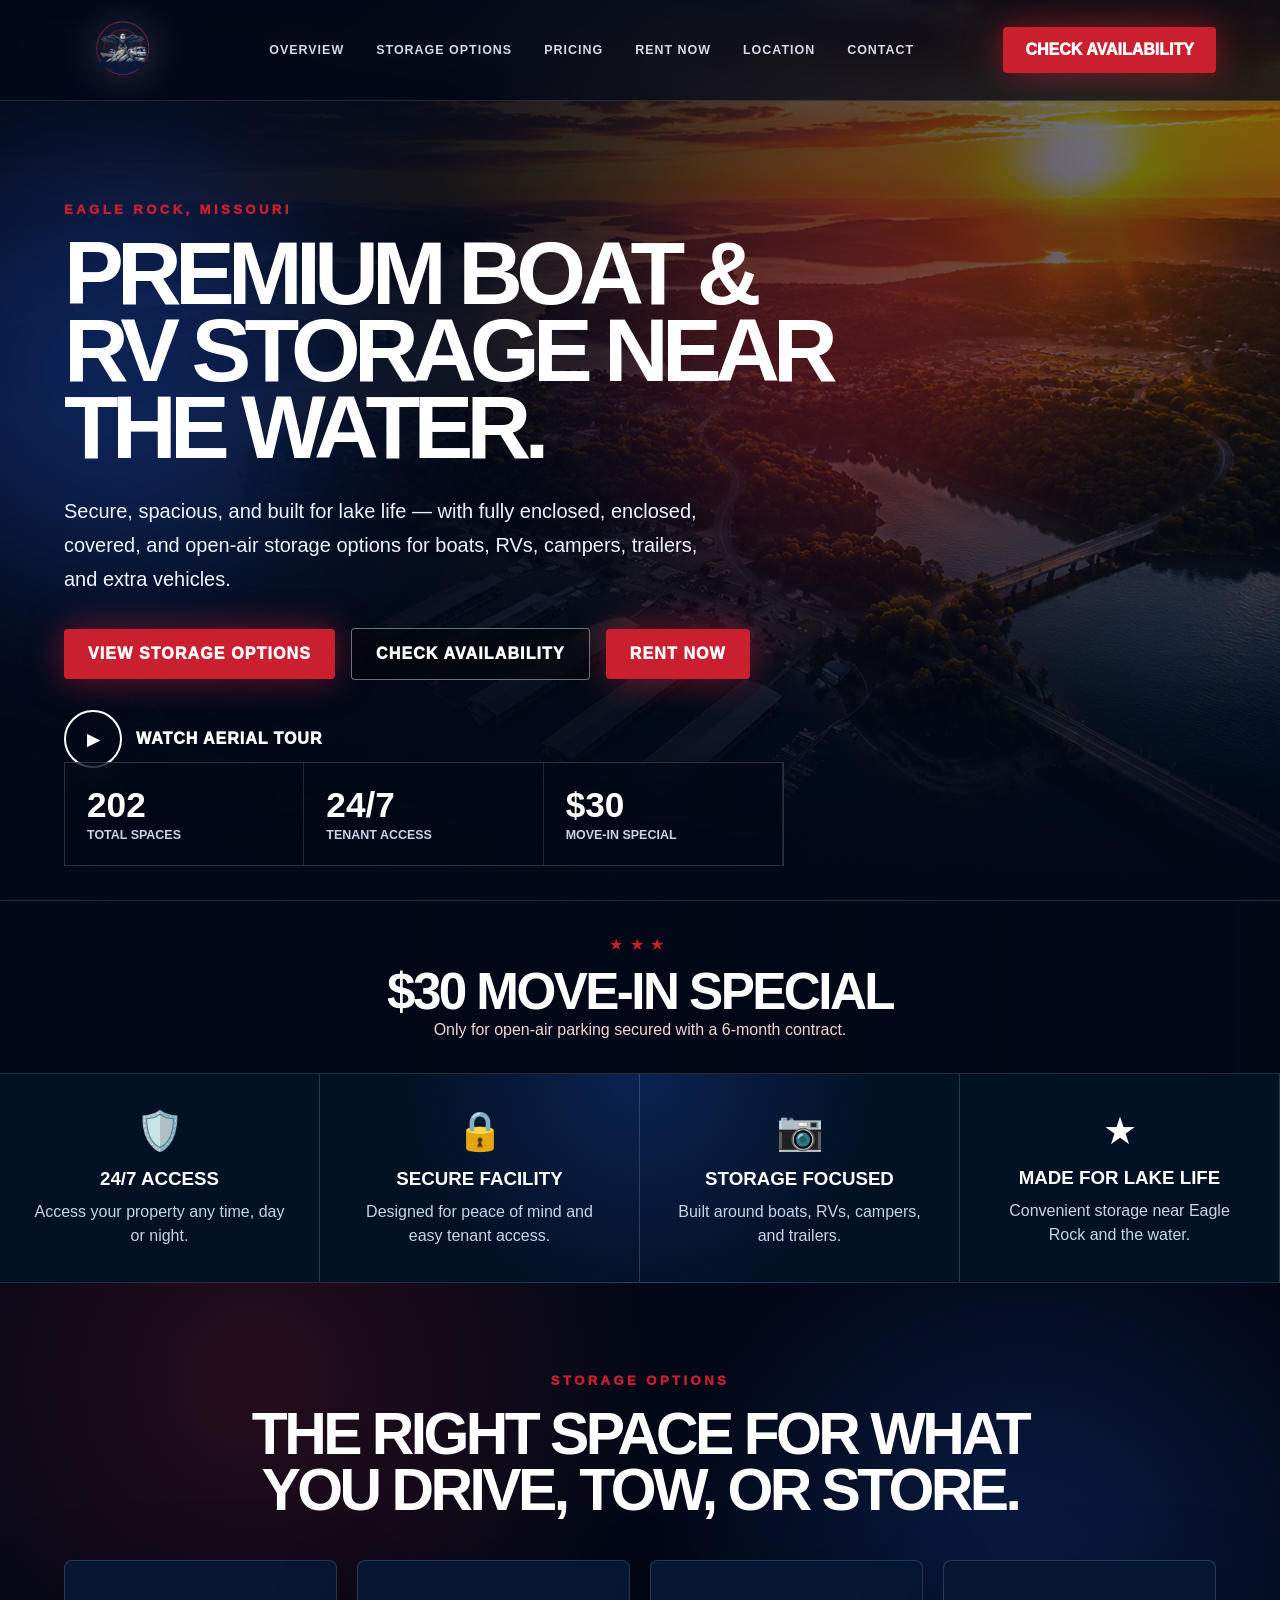
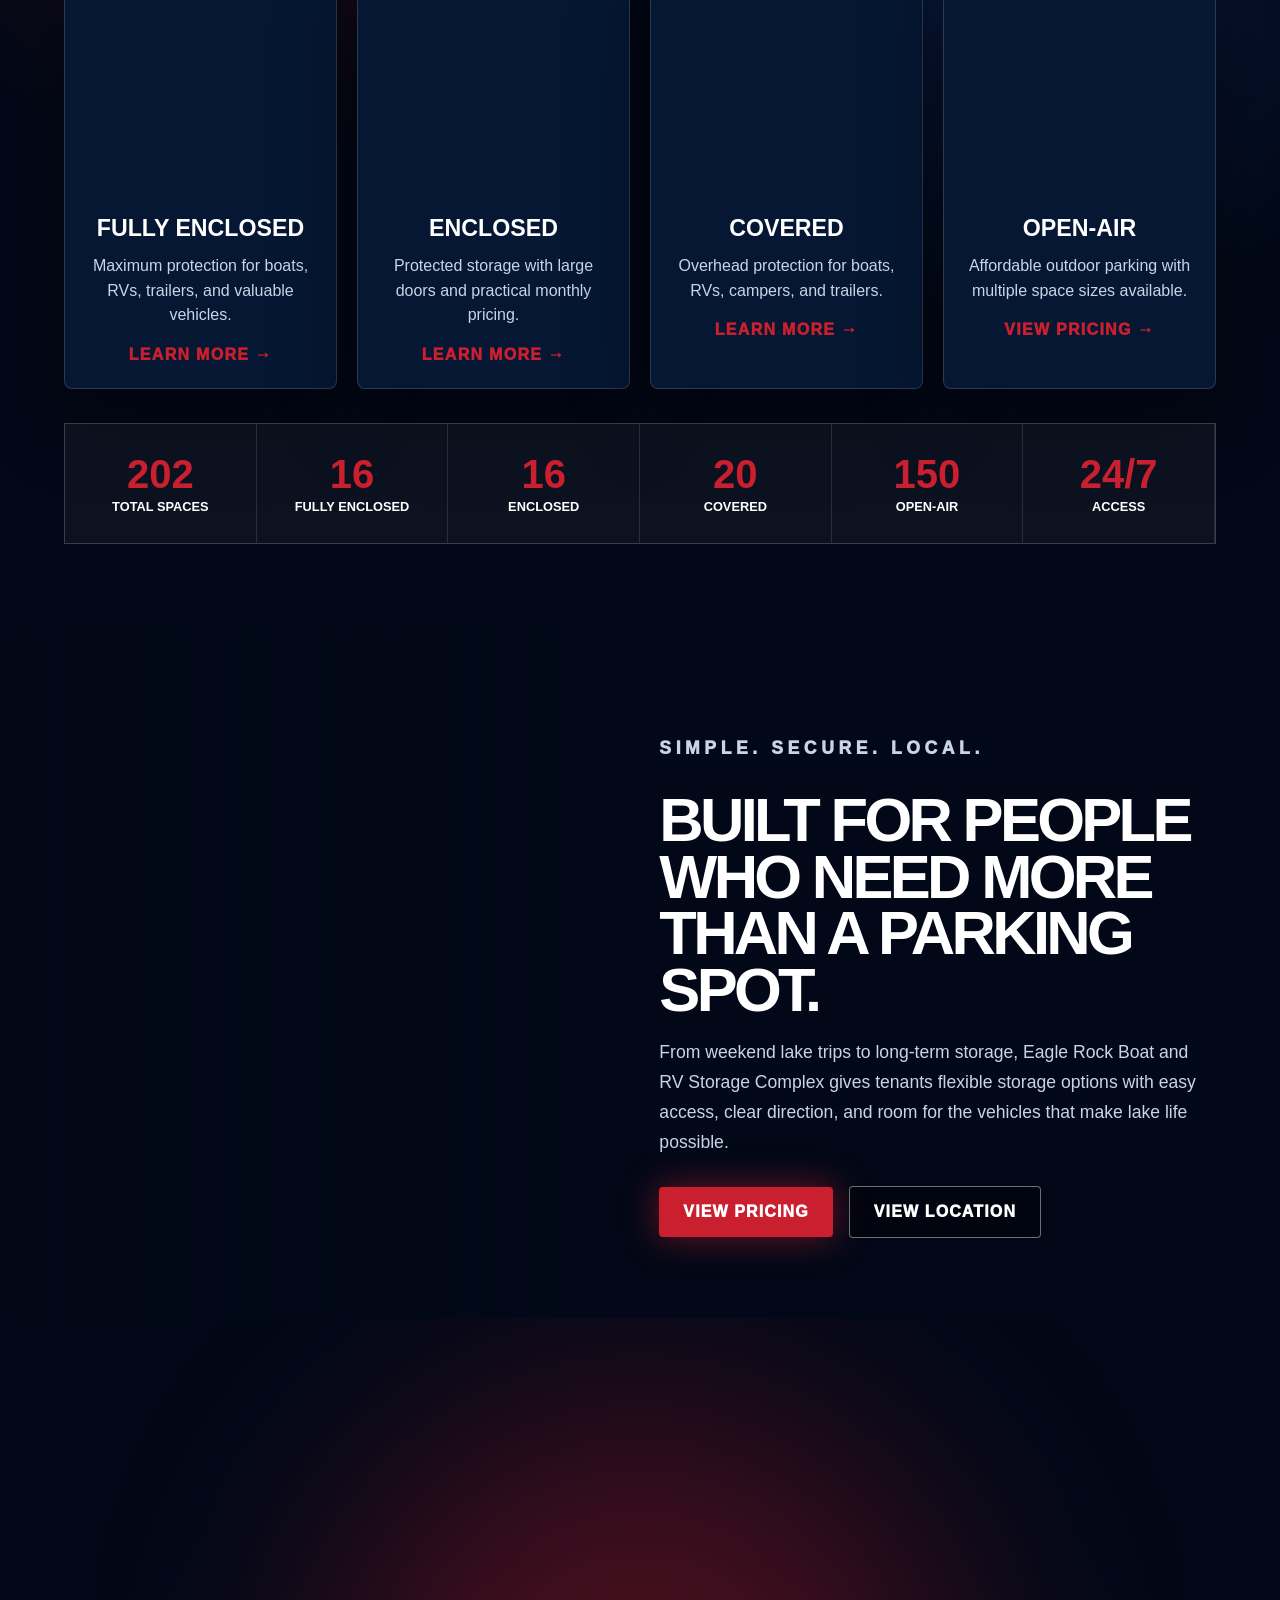
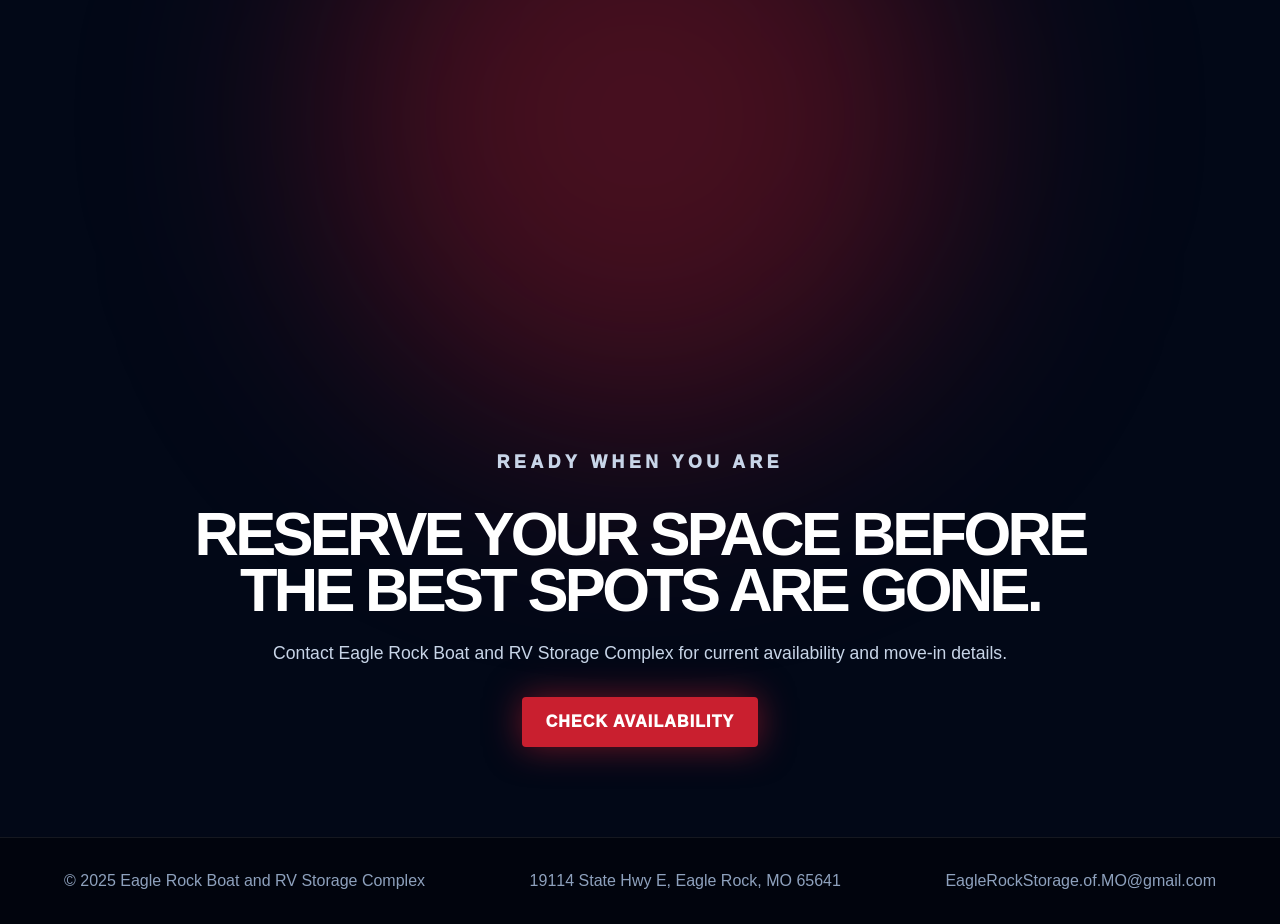
==== index.html @ 3ea9fbb0 "Update homepage navigation and availability links" ====
<!DOCTYPE html>
<html lang="en">
<head>
  <meta charset="UTF-8" />
  <meta name="viewport" content="width=device-width, initial-scale=1.0" />

  <title>Eagle Rock Boat & RV Storage Complex</title>
  <meta name="description" content="Premium boat and RV storage in Eagle Rock, Missouri with fully enclosed, enclosed, covered, and open-air storage options." />

  <link rel="stylesheet" href="assets/css/style.css" />
</head>

<body>
  <div class="preloader"><img src="assets/images/ersofmo-logo.png" alt="Eagle Rock Storage Logo"></div>
  <header class="site-header"><a href="#" class="brand"><img src="assets/images/ersofmo-logo.png" alt="Eagle Rock Boat and RV Storage Complex"></a><nav class="nav-links"><a href="#overview">Overview</a><a href="storage-units/">Storage Options</a><a href="pricing/">Pricing</a><a href="rent-now/">Rent Now</a><a href="location/">Location</a><a href="contact/">Contact</a></nav><a href="rent-now/" class="header-cta">Check Availability</a></header>

  <main>
    <section class="hero"><div class="hero-video-layer"></div><div class="hero-overlay"></div><div class="hero-logo-watermark"></div><div class="light-orb orb-red"></div><div class="light-orb orb-blue"></div><div class="hero-content reveal"><p class="eyebrow">Eagle Rock, Missouri</p><h1>Premium Boat & RV Storage Near The Water.</h1><p class="hero-copy">Secure, spacious, and built for lake life — with fully enclosed, enclosed, covered, and open-air storage options for boats, RVs, campers, trailers, and extra vehicles.</p><div class="hero-actions"><a href="storage-units/" class="btn btn-red">View Storage Options</a><a href="rent-now/" class="btn btn-glass">Check Availability</a><a href="rent-now/" class="btn btn-red">Rent Now</a></div><a href="#overview" class="video-tour"><span>▶</span> Watch Aerial Tour</a></div><div class="hero-stats reveal"><div><strong>202</strong><span>Total Spaces</span></div><div><strong>24/7</strong><span>Tenant Access</span></div><div><strong>$30</strong><span>Move-In Special</span></div></div></section>
    <section class="promo-banner"><div class="stars">★★★</div><h2>$30 Move-In Special</h2><p>Only for open-air parking secured with a 6-month contract.</p></section>
    <section class="feature-strip"><div class="feature reveal"><span>🛡️</span><h3>24/7 Access</h3><p>Access your property any time, day or night.</p></div><div class="feature reveal"><span>🔒</span><h3>Secure Facility</h3><p>Designed for peace of mind and easy tenant access.</p></div><div class="feature reveal"><span>📷</span><h3>Storage Focused</h3><p>Built around boats, RVs, campers, and trailers.</p></div><div class="feature reveal"><span>★</span><h3>Made For Lake Life</h3><p>Convenient storage near Eagle Rock and the water.</p></div></section>
    <section id="overview" class="storage-section"><div class="section-heading reveal"><p class="eyebrow">Storage Options</p><h2>The right space for what you drive, tow, or store.</h2></div><div class="storage-grid"><article class="storage-card reveal"><div class="card-image image-fully"></div><div class="card-content"><h3>Fully Enclosed</h3><p>Maximum protection for boats, RVs, trailers, and valuable vehicles.</p><a href="storage-units/">Learn More →</a></div></article><article class="storage-card reveal"><div class="card-image image-enclosed"></div><div class="card-content"><h3>Enclosed</h3><p>Protected storage with large doors and practical monthly pricing.</p><a href="storage-units/">Learn More →</a></div></article><article class="storage-card reveal"><div class="card-image image-covered"></div><div class="card-content"><h3>Covered</h3><p>Overhead protection for boats, RVs, campers, and trailers.</p><a href="storage-units/">Learn More →</a></div></article><article class="storage-card reveal"><div class="card-image image-open"></div><div class="card-content"><h3>Open-Air</h3><p>Affordable outdoor parking with multiple space sizes available.</p><a href="pricing/">View Pricing →</a></div></article></div><div class="number-bar reveal"><div><strong>202</strong><span>Total Spaces</span></div><div><strong>16</strong><span>Fully Enclosed</span></div><div><strong>16</strong><span>Enclosed</span></div><div><strong>20</strong><span>Covered</span></div><div><strong>150</strong><span>Open-Air</span></div><div><strong>24/7</strong><span>Access</span></div></div></section>
    <section class="cinematic-story"><div class="story-image reveal"></div><div class="story-copy reveal"><p class="eyebrow">Simple. Secure. Local.</p><h2>Built for people who need more than a parking spot.</h2><p>From weekend lake trips to long-term storage, Eagle Rock Boat and RV Storage Complex gives tenants flexible storage options with easy access, clear direction, and room for the vehicles that make lake life possible.</p><div class="story-actions"><a href="pricing/" class="btn btn-red">View Pricing</a><a href="location/" class="btn btn-glass">View Location</a></div></div></section>
    <section class="final-cta"><div class="final-glow"></div><div class="reveal"><p class="eyebrow">Ready When You Are</p><h2>Reserve your space before the best spots are gone.</h2><p>Contact Eagle Rock Boat and RV Storage Complex for current availability and move-in details.</p><a href="rent-now/" class="btn btn-red">Check Availability</a></div></section>
  </main>
  <footer><p>© 2025 Eagle Rock Boat and RV Storage Complex</p><p>19114 State Hwy E, Eagle Rock, MO 65641</p><p><a href="mailto:EagleRockStorage.of.MO@gmail.com">EagleRockStorage.of.MO@gmail.com</a></p></footer>
  <script src="assets/js/main.js"></script>
</body>
</html>
---- assets/css/style.css ----
* {
  margin: 0;
  padding: 0;
  box-sizing: border-box;
}

:root {
  --dark: #020817;
  --navy: #061733;
  --blue: #0a2d66;
  --red: #c91f2f;
  --red-dark: #8f101d;
  --gold: #f4c76c;
  --white: #ffffff;
  --muted: #c8d5e8;
}

html {
  scroll-behavior: smooth;
}

body {
  background: var(--dark);
  color: white;
  font-family: Arial, Helvetica, sans-serif;
  overflow-x: hidden;
}

a {
  color: inherit;
  text-decoration: none;
}

.preloader {
  position: fixed;
  inset: 0;
  z-index: 9999;
  background: radial-gradient(circle, #09245a, #020817 60%);
  display: grid;
  place-items: center;
  transition: opacity .7s ease, visibility .7s ease;
}

.preloader img {
width: min(650px, 80vw);
  filter:
  drop-shadow(0 0 25px rgba(255,255,255,.35))
  drop-shadow(0 0 60px rgba(37,99,235,.45))
  drop-shadow(0 0 100px rgba(201,31,47,.35));  animation: pulseLogo 1.6s ease-in-out infinite;
}

.preloader.hide {
  opacity: 0;
  visibility: hidden;
}

@keyframes pulseLogo {
  0%, 100% { transform: scale(1); opacity: .75; }
  50% { transform: scale(1.06); opacity: 1; }
}

.site-header {
  position: fixed;
  top: 0;
  left: 0;
  width: 100%;
  z-index: 100;
  padding: 16px 5vw;
  display: flex;
  align-items: center;
  justify-content: space-between;
  background: rgba(2, 8, 23, .72);
  border-bottom: 1px solid rgba(255,255,255,.12);
  backdrop-filter: blur(18px);
}

.brand img {
  width: 116px;
  display: block;
  filter: drop-shadow(0 0 20px rgba(255,255,255,.25));
}

.nav-links {
  display: flex;
  gap: 32px;
  font-size: .78rem;
  font-weight: 900;
  text-transform: uppercase;
  letter-spacing: .08em;
}

.nav-links a {
  color: #f3f6ff;
  opacity: .88;
  transition: .25s;
}

.nav-links a:hover {
  color: var(--gold);
  opacity: 1;
}

.header-cta {
  background: var(--red);
  padding: 14px 22px;
  border-radius: 4px;
  font-weight: 950;
  text-transform: uppercase;
  box-shadow: 0 0 35px rgba(201,31,47,.55);
}

.hero {
  min-height: 100vh;
  position: relative;
  display: flex;
  align-items: center;
  padding: 150px 5vw 80px;
  overflow: hidden;
}

.hero-video-layer {
  position: absolute;
  inset: 0;
  z-index: 0;
  background-image: url("../images/trl-hero.png");
  background-size: cover;
  background-position: center right;
  background-repeat: no-repeat;
  filter: saturate(1.12) contrast(1.08) brightness(.86);
  transform: scale(1.04);
  animation: heroSlowZoom 18s ease-in-out infinite alternate;
}

@keyframes heroSlowZoom {
  from {
    transform: scale(1.04);
  }

  to {
    transform: scale(1.12);
  }
}

.hero-video-layer video {
  display: none;
}


.hero-overlay {
  position: absolute;
  inset: 0;
  z-index: 1;
  background:
    linear-gradient(
      90deg,
      rgba(2,8,23,.98) 0%,
      rgba(2,8,23,.86) 34%,
      rgba(2,8,23,.48) 64%,
      rgba(2,8,23,.12) 100%
    ),
    linear-gradient(
      to top,
      rgba(2,8,23,1) 0%,
      rgba(2,8,23,.55) 28%,
      rgba(2,8,23,.28) 100%
    );
}

@keyframes slowFloat {
  0%, 100% { transform: translateY(0) scale(1); }
  50% { transform: translateY(-24px) scale(1.04); }
}

.light-orb {
  position: absolute;
  width: 420px;
  height: 420px;
  border-radius: 50%;
  filter: blur(90px);
  z-index: 2;
  opacity: .55;
  animation: drift 9s ease-in-out infinite alternate;
}

.orb-red {
  background: rgba(201,31,47,.55);
  right: 18vw;
  top: 14vh;
}

.orb-blue {
  background: rgba(37,99,235,.55);
  left: -8vw;
  top: 18vh;
  animation-delay: 1.5s;
}

@keyframes drift {
  from { transform: translate(0,0) scale(1); }
  to { transform: translate(35px,-30px) scale(1.15); }
}

.hero-content {
  position: relative;
  z-index: 5;
  max-width: 780px;
}

.eyebrow {
  color: var(--red);
  text-transform: uppercase;
  letter-spacing: .26em;
  font-size: .82rem;
  font-weight: 950;
  margin-bottom: 18px;
}

h1 {
  font-size: clamp(3.6rem, 7vw, 7.8rem);
  line-height: .86;
  text-transform: uppercase;
  letter-spacing: -.075em;
}

.hero-copy {
  font-size: 1.25rem;
  line-height: 1.7;
  color: #eef4ff;
  margin: 28px 0 32px;
  max-width: 650px;
}

.hero-actions,
.story-actions {
  display: flex;
  flex-wrap: wrap;
  gap: 16px;
  align-items: center;
}

.btn {
  display: inline-flex;
  align-items: center;
  justify-content: center;
  padding: 16px 24px;
  border-radius: 4px;
  font-weight: 950;
  text-transform: uppercase;
  letter-spacing: .07em;
  transition: .25s ease;
}

.btn-red {
  background: var(--red);
  box-shadow: 0 0 35px rgba(201,31,47,.55);
}

.btn-glass {
  border: 1px solid rgba(255,255,255,.42);
  background: rgba(0,0,0,.35);
  backdrop-filter: blur(14px);
}

.btn:hover {
  transform: translateY(-5px);
}

.video-tour {
  margin-top: 30px;
  display: inline-flex;
  gap: 14px;
  align-items: center;
  font-weight: 950;
  text-transform: uppercase;
  letter-spacing: .06em;
}

.video-tour span {
  width: 58px;
  height: 58px;
  border: 2px solid white;
  border-radius: 50%;
  display: grid;
  place-items: center;
}

.hero-stats {
  position: absolute;
  left: 5vw;
  bottom: 34px;
  z-index: 5;
  display: grid;
  grid-template-columns: repeat(3, 1fr);
  width: min(720px, 90vw);
  border: 1px solid rgba(255,255,255,.16);
  background: rgba(2,8,23,.55);
  backdrop-filter: blur(16px);
}

.hero-stats div {
  padding: 22px;
  border-right: 1px solid rgba(255,255,255,.12);
}

.hero-stats strong {
  display: block;
  font-size: 2.2rem;
  color: white;
}

.hero-stats span {
  color: var(--muted);
  text-transform: uppercase;
  font-size: .78rem;
  font-weight: 900;
}

.promo-banner {
  padding: 34px 5vw;
  text-align: center;
  background:
    linear-gradient(90deg, rgba(2,8,23,.94), rgba(2,8,23,.55)),
    url("https://images.unsplash.com/photo-1484100356142-db6ab6244067?auto=format&fit=crop&w=1800&q=80") center/cover;
  border-top: 1px solid rgba(255,255,255,.14);
  border-bottom: 1px solid rgba(255,255,255,.14);
}

.stars {
  color: var(--red);
  letter-spacing: .4em;
  margin-bottom: 8px;
}

.promo-banner h2 {
  font-size: clamp(2.2rem, 4vw, 4.6rem);
  text-transform: uppercase;
  letter-spacing: -.05em;
}

.promo-banner p {
  color: #f4d5d5;
}

.feature-strip {
  display: grid;
  grid-template-columns: repeat(4, 1fr);
  background:
    radial-gradient(circle at 50% 0%, rgba(37,99,235,.22), transparent 35%),
    #031125;
  border-bottom: 1px solid rgba(255,255,255,.12);
}

.feature {
  padding: 34px;
  text-align: center;
  border-right: 1px solid rgba(255,255,255,.16);
}

.feature span {
  display: block;
  font-size: 2.4rem;
  margin-bottom: 14px;
}

.feature h3 {
  text-transform: uppercase;
  margin-bottom: 10px;
}

.feature p {
  color: var(--muted);
  line-height: 1.5;
}

.storage-section {
  padding: 90px 5vw;
  background:
    radial-gradient(circle at 20% 10%, rgba(201,31,47,.18), transparent 30%),
    radial-gradient(circle at 80% 30%, rgba(37,99,235,.22), transparent 30%),
    #020817;
}

.section-heading {
  max-width: 900px;
  text-align: center;
  margin: 0 auto 42px;
}

.section-heading h2 {
  font-size: clamp(2.4rem, 4.6vw, 4.9rem);
  line-height: .95;
  letter-spacing: -.06em;
  text-transform: uppercase;
}

.storage-grid {
  display: grid;
  grid-template-columns: repeat(4, 1fr);
  gap: 20px;
}

.storage-card {
  background: #061733;
  border: 1px solid rgba(255,255,255,.15);
  border-radius: 8px;
  overflow: hidden;
  box-shadow: 0 30px 80px rgba(0,0,0,.45);
  transition: .3s ease;
}

.storage-card:hover {
  transform: translateY(-12px);
  border-color: rgba(244,199,108,.55);
}

.card-image {
  height: 230px;
  background-size: cover;
  background-position: center;
  filter: contrast(1.05) saturate(1.05);
}

.image-fully {
  background-image: url("https://images.unsplash.com/photo-1600585154340-be6161a56a0c?auto=format&fit=crop&w=900&q=80");
}

.image-enclosed {
  background-image: url("https://images.unsplash.com/photo-1564013799919-ab600027ffc6?auto=format&fit=crop&w=900&q=80");
}

.image-covered {
  background-image: url("https://images.unsplash.com/photo-1533473359331-0135ef1b58bf?auto=format&fit=crop&w=900&q=80");
}

.image-open {
  background-image: url("https://images.unsplash.com/photo-1500534314209-a25ddb2bd429?auto=format&fit=crop&w=900&q=80");
}

.card-content {
  padding: 24px;
  text-align: center;
}

.card-content h3 {
  text-transform: uppercase;
  font-size: 1.45rem;
  margin-bottom: 12px;
}

.card-content p {
  color: var(--muted);
  line-height: 1.55;
  margin-bottom: 18px;
}

.card-content a {
  color: var(--red);
  font-weight: 950;
  text-transform: uppercase;
  letter-spacing: .08em;
}

.number-bar {
  margin-top: 34px;
  display: grid;
  grid-template-columns: repeat(6, 1fr);
  border: 1px solid rgba(255,255,255,.18);
  background: rgba(255,255,255,.04);
}

.number-bar div {
  text-align: center;
  padding: 28px 14px;
  border-right: 1px solid rgba(255,255,255,.12);
}

.number-bar strong {
  display: block;
  color: var(--red);
  font-size: 2.5rem;
}

.number-bar span {
  text-transform: uppercase;
  font-size: .8rem;
  font-weight: 900;
}

.cinematic-story {
  display: grid;
  grid-template-columns: 1fr 1.15fr;
  background: #020817;
  min-height: 520px;
}

.story-image {
  min-height: 520px;
  background:
    linear-gradient(90deg, transparent, #020817),
    url("https://images.unsplash.com/photo-1500534314209-a25ddb2bd429?auto=format&fit=crop&w=1600&q=80") center/cover no-repeat;
}

.story-copy {
  padding: 80px 5vw;
  display: flex;
  justify-content: center;
  flex-direction: column;
}

.story-copy h2,
.final-cta h2 {
  font-size: clamp(2.4rem, 4.8vw, 5.4rem);
  line-height: .92;
  letter-spacing: -.06em;
  text-transform: uppercase;
}

.story-copy p,
.final-cta p {
  color: var(--muted);
  font-size: 1.1rem;
  line-height: 1.7;
  margin: 20px 0 28px;
}

.final-cta {
  min-height: 78vh;
  display: grid;
  place-items: center;
  text-align: center;
  padding: 90px 5vw;
  position: relative;
  overflow: hidden;
  background:
    linear-gradient(rgba(2,8,23,.72), rgba(2,8,23,.9)),
    url("https://images.unsplash.com/photo-1506744038136-46273834b3fb?auto=format&fit=crop&w=2400&q=80") center/cover no-repeat;
}

.final-cta > div {
  max-width: 900px;
  position: relative;
  z-index: 2;
}

.final-glow {
  position: absolute;
  width: 620px;
  height: 620px;
  border-radius: 50%;
  background: rgba(201,31,47,.35);
  filter: blur(120px);
  z-index: 1;
}

footer {
  padding: 34px 5vw;
  background: #01040d;
  color: #8ea1bd;
  display: flex;
  justify-content: space-between;
  gap: 18px;
  flex-wrap: wrap;
  border-top: 1px solid rgba(255,255,255,.08);
}

.reveal {
  opacity: 0;
  transform: translateY(38px);
  transition: 1s ease;
}

.reveal.visible {
  opacity: 1;
  transform: translateY(0);
}

@media(max-width: 1000px) {
  .nav-links { display: none; }
  .feature-strip,
  .storage-grid { grid-template-columns: 1fr 1fr; }
  .number-bar { grid-template-columns: repeat(3, 1fr); }
  .cinematic-story { grid-template-columns: 1fr; }
}

@media(max-width: 650px) {
  .site-header { padding: 14px 5vw; }
  .brand img { width: 72px; }
  .header-cta { font-size: .72rem; padding: 11px 14px; }

  .hero {
    padding: 130px 5vw 220px;
  }

  h1 {
    font-size: 3.35rem;
  }

  .hero-copy {
    font-size: 1.05rem;
  }

  .hero-stats,
  .feature-strip,
  .storage-grid,
  .number-bar {
    grid-template-columns: 1fr;
  }

  .hero-stats div,
  .feature,
  .number-bar div {
    border-right: 0;
    border-bottom: 1px solid rgba(255,255,255,.12);
  }

  .story-copy {
    padding: 70px 5vw;
  }

  footer {
    flex-direction: column;
  }
}
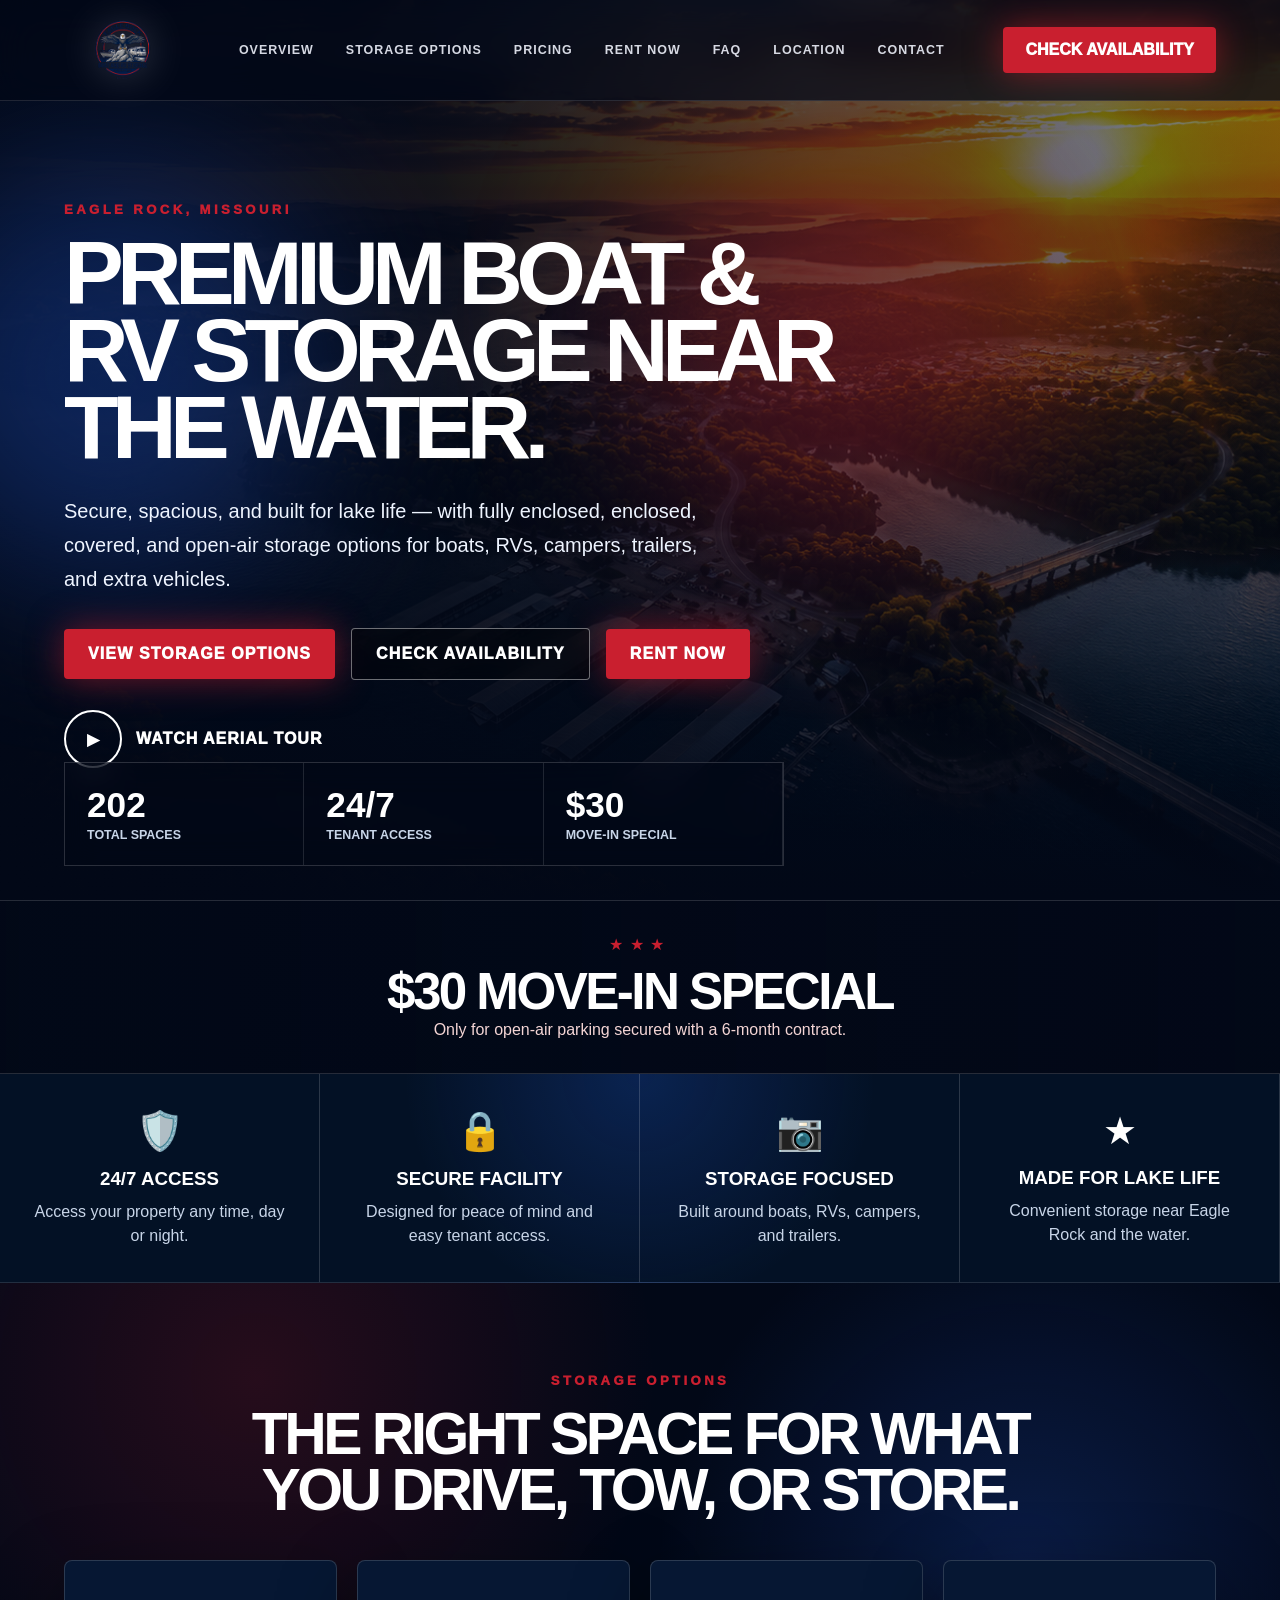
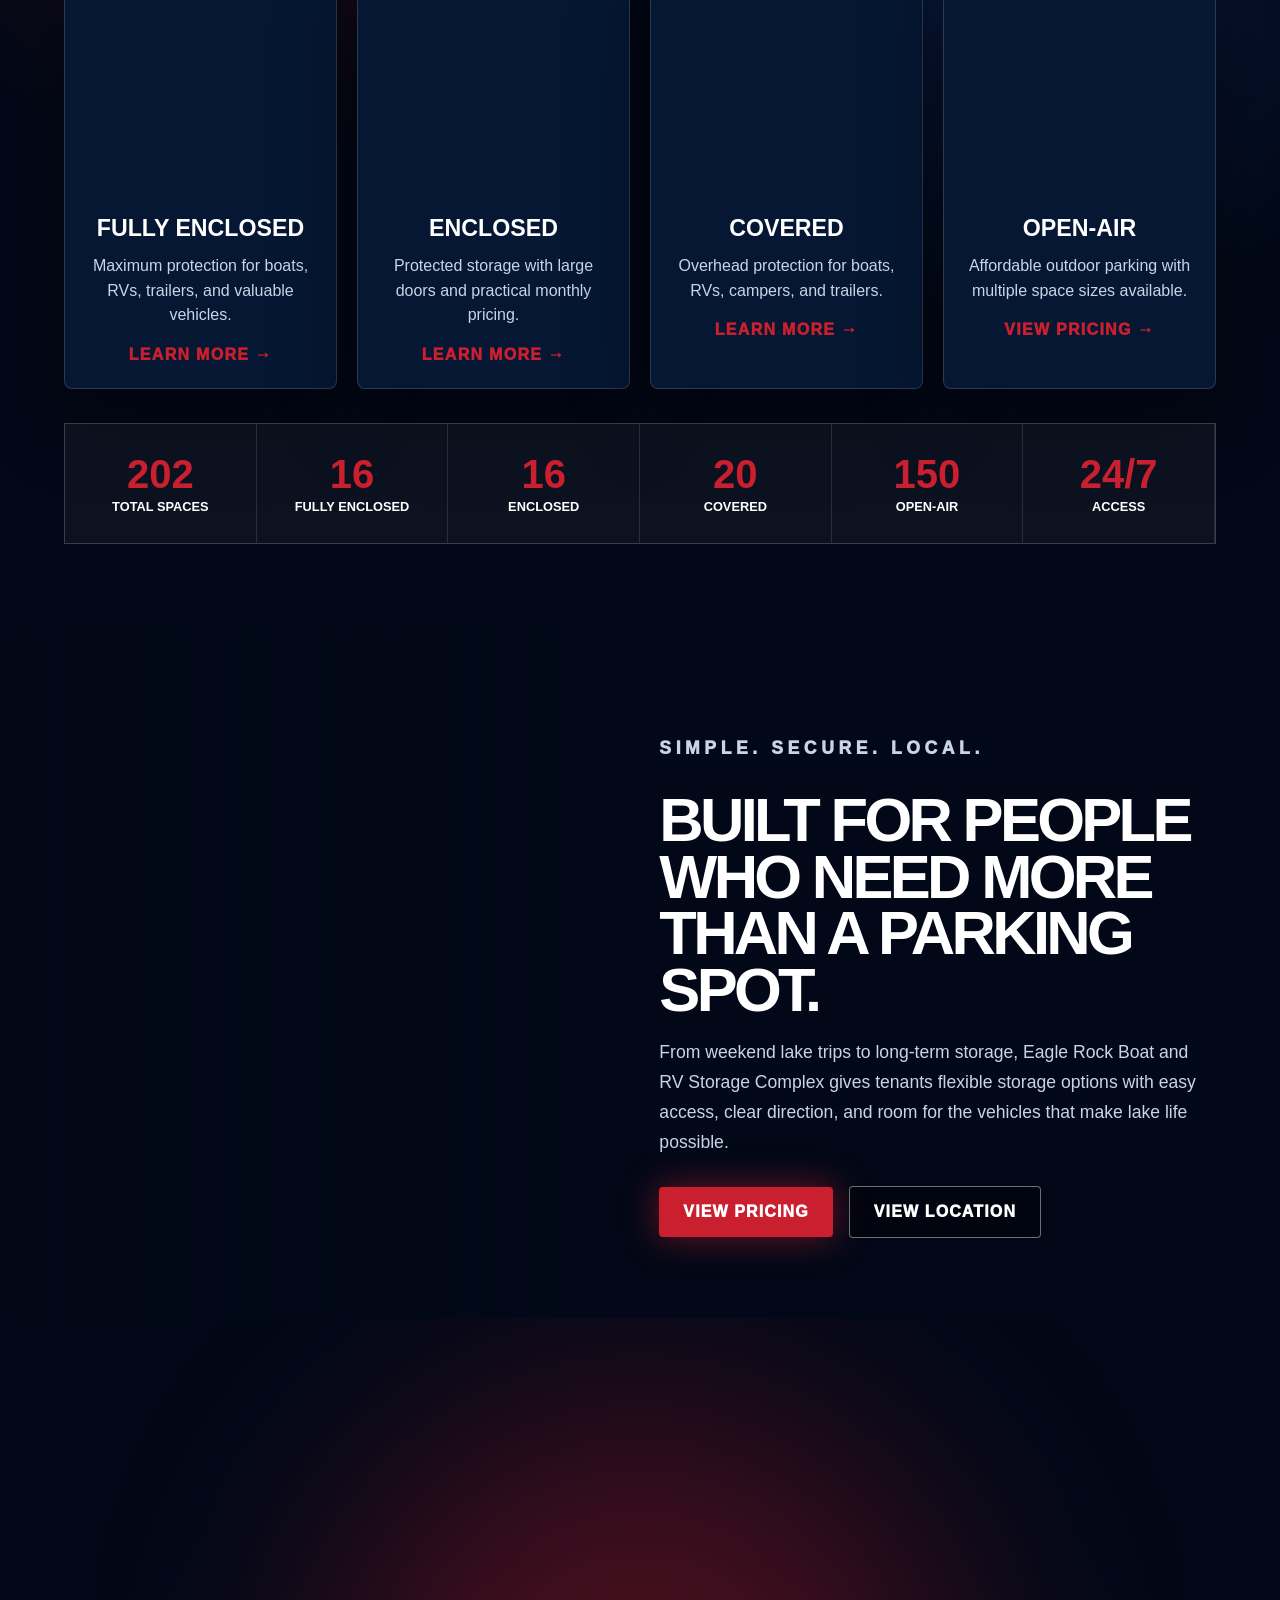
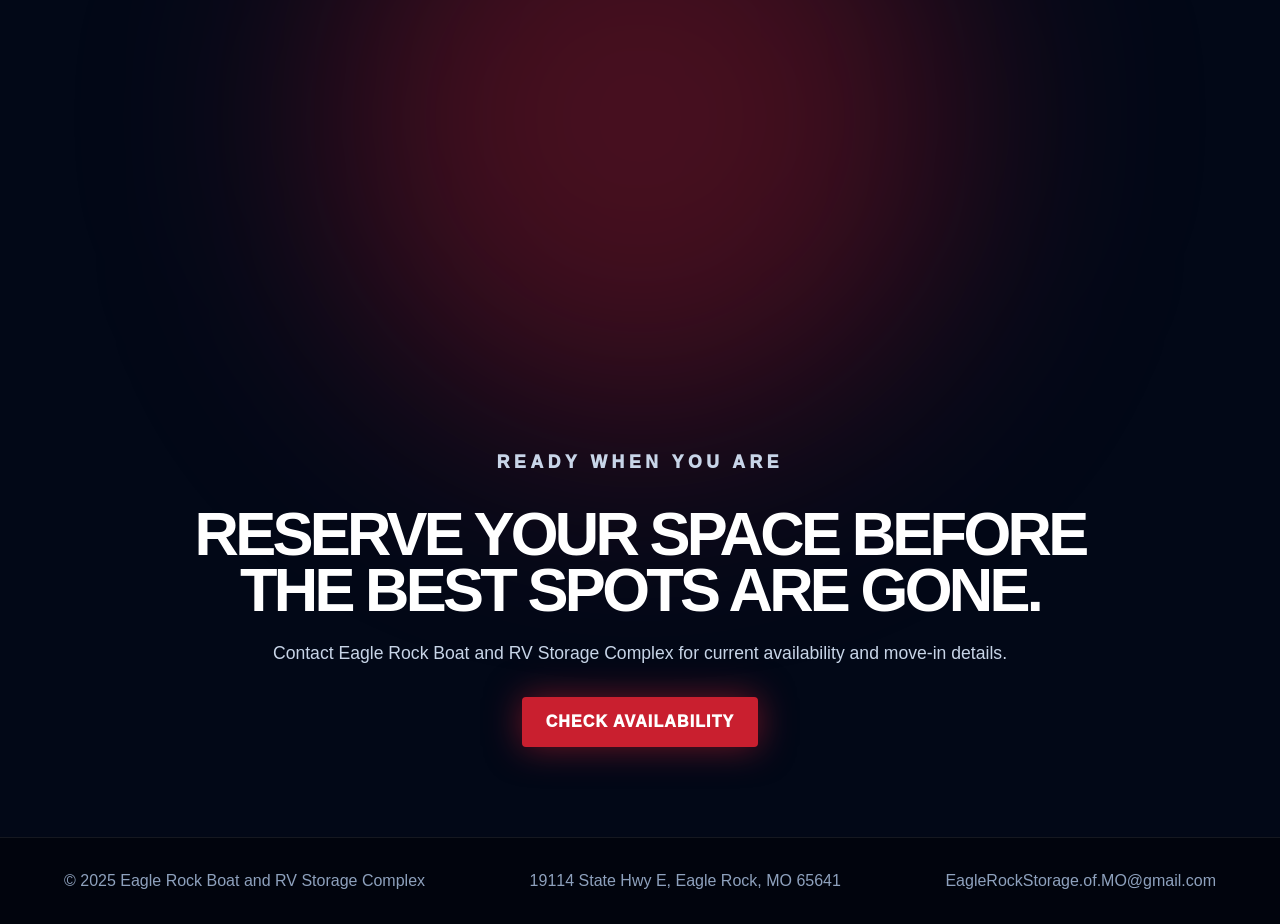
==== commit 7cb422b2: "Add FAQ to homepage nav" ====
--- a/index.html
+++ b/index.html
@@ -12,7 +12,7 @@
 
 <body>
   <div class="preloader"><img src="assets/images/ersofmo-logo.png" alt="Eagle Rock Storage Logo"></div>
-  <header class="site-header"><a href="#" class="brand"><img src="assets/images/ersofmo-logo.png" alt="Eagle Rock Boat and RV Storage Complex"></a><nav class="nav-links"><a href="#overview">Overview</a><a href="storage-units/">Storage Options</a><a href="pricing/">Pricing</a><a href="rent-now/">Rent Now</a><a href="location/">Location</a><a href="contact/">Contact</a></nav><a href="rent-now/" class="header-cta">Check Availability</a></header>
+  <header class="site-header"><a href="#" class="brand"><img src="assets/images/ersofmo-logo.png" alt="Eagle Rock Boat and RV Storage Complex"></a><nav class="nav-links"><a href="#overview">Overview</a><a href="storage-units/">Storage Options</a><a href="pricing/">Pricing</a><a href="rent-now/">Rent Now</a><a href="faq/">FAQ</a><a href="location/">Location</a><a href="contact/">Contact</a></nav><a href="rent-now/" class="header-cta">Check Availability</a></header>
 
   <main>
     <section class="hero"><div class="hero-video-layer"></div><div class="hero-overlay"></div><div class="hero-logo-watermark"></div><div class="light-orb orb-red"></div><div class="light-orb orb-blue"></div><div class="hero-content reveal"><p class="eyebrow">Eagle Rock, Missouri</p><h1>Premium Boat & RV Storage Near The Water.</h1><p class="hero-copy">Secure, spacious, and built for lake life — with fully enclosed, enclosed, covered, and open-air storage options for boats, RVs, campers, trailers, and extra vehicles.</p><div class="hero-actions"><a href="storage-units/" class="btn btn-red">View Storage Options</a><a href="rent-now/" class="btn btn-glass">Check Availability</a><a href="rent-now/" class="btn btn-red">Rent Now</a></div><a href="#overview" class="video-tour"><span>▶</span> Watch Aerial Tour</a></div><div class="hero-stats reveal"><div><strong>202</strong><span>Total Spaces</span></div><div><strong>24/7</strong><span>Tenant Access</span></div><div><strong>$30</strong><span>Move-In Special</span></div></div></section>
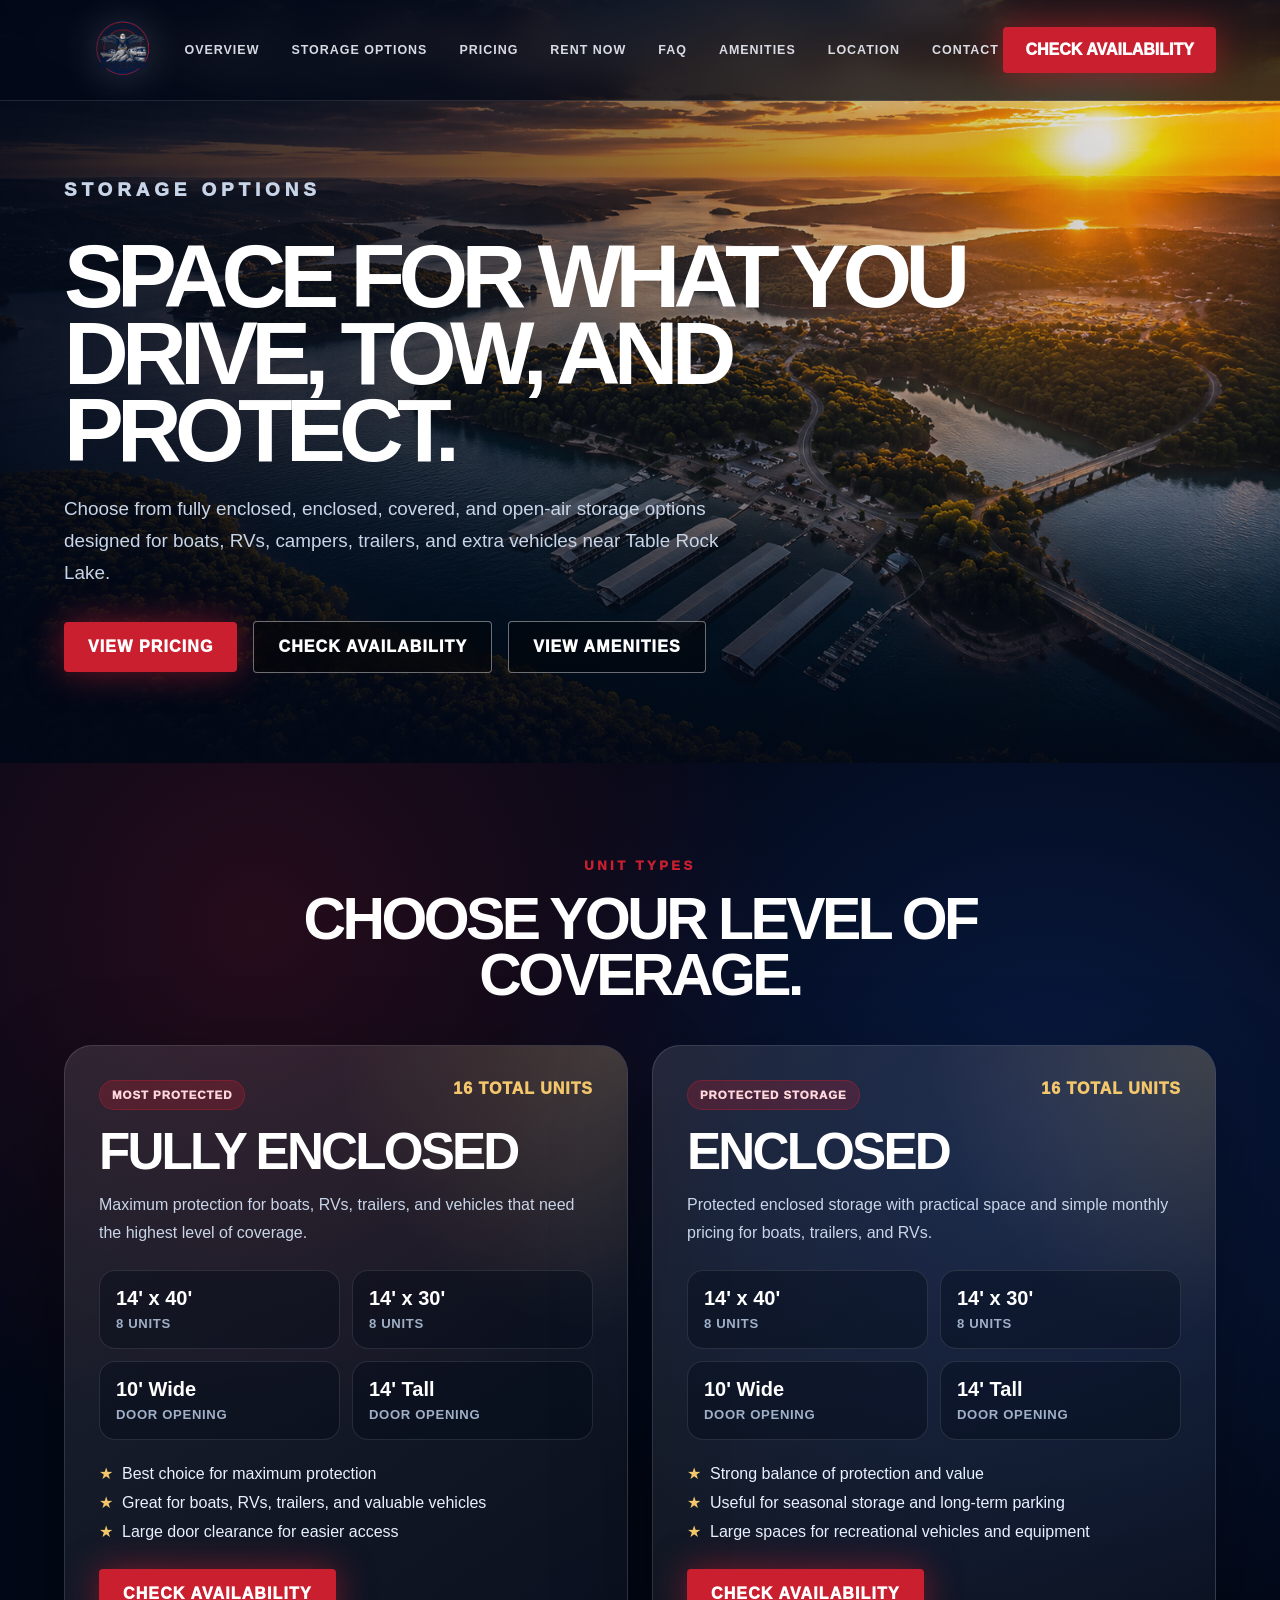
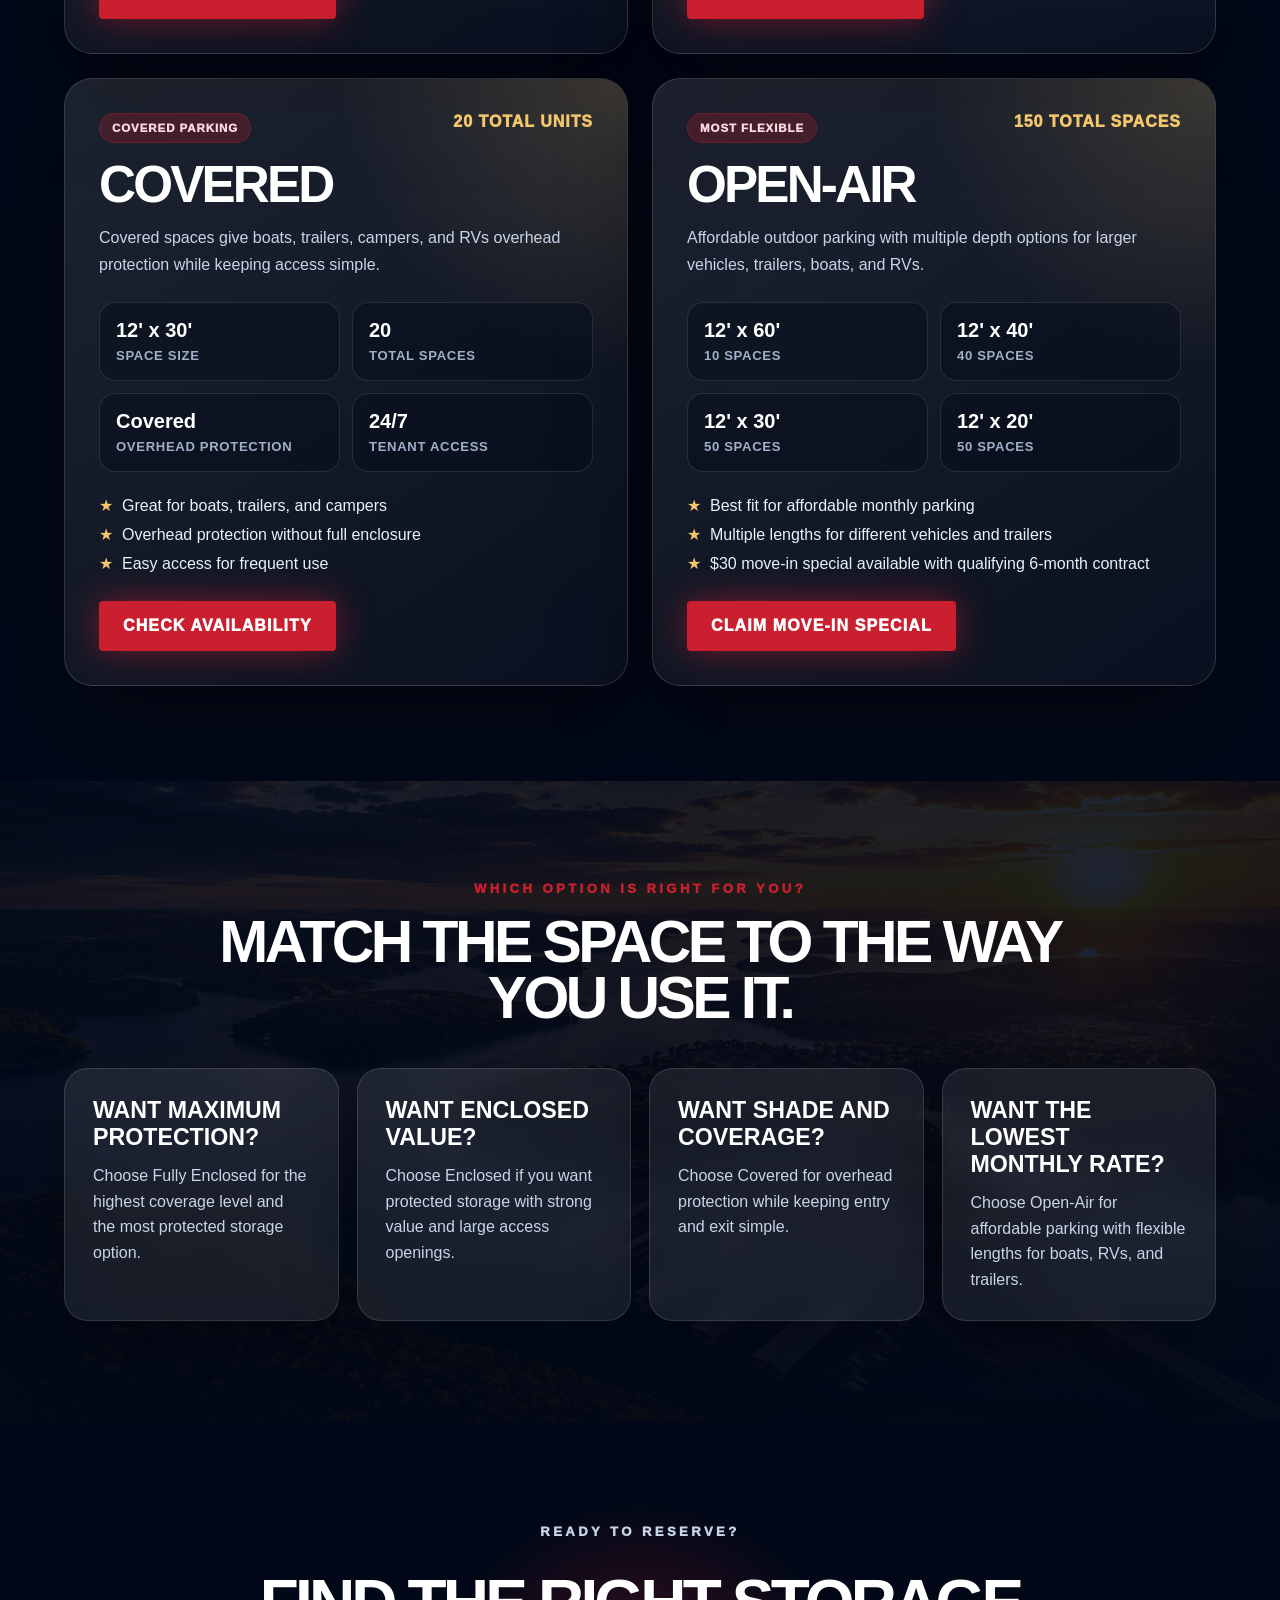
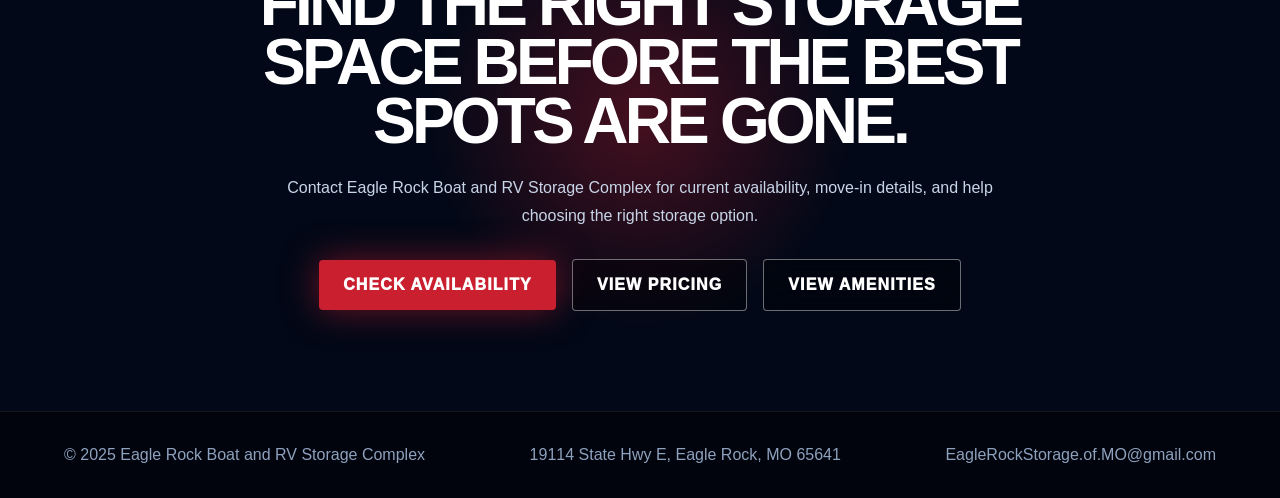
==== commit ead317cf: "Update index.html" ====
--- a/index.html
+++ b/index.html
@@ -4,25 +4,564 @@
   <meta charset="UTF-8" />
   <meta name="viewport" content="width=device-width, initial-scale=1.0" />
 
-  <title>Eagle Rock Boat & RV Storage Complex</title>
-  <meta name="description" content="Premium boat and RV storage in Eagle Rock, Missouri with fully enclosed, enclosed, covered, and open-air storage options." />
-
-  <link rel="stylesheet" href="assets/css/style.css" />
+  <title>Storage Units | Eagle Rock Boat & RV Storage Complex</title>
+  <meta
+    name="description"
+    content="Explore fully enclosed, enclosed, covered, and open-air boat and RV storage options in Eagle Rock, Missouri."
+  />
+
+  <link rel="stylesheet" href="../assets/css/style.css" />
+
+  <style>
+    .units-page-hero {
+      min-height: 72vh;
+      position: relative;
+      display: flex;
+      align-items: center;
+      padding: 150px 5vw 90px;
+      overflow: hidden;
+      background:
+        linear-gradient(90deg, rgba(2,8,23,.98), rgba(2,8,23,.78), rgba(2,8,23,.38)),
+        linear-gradient(to top, rgba(2,8,23,1), rgba(2,8,23,.18)),
+        url('../assets/images/trl-hero.png') center right/cover no-repeat;
+    }
+
+    .units-page-hero::after {
+      content: '';
+      position: absolute;
+      inset: 0;
+      background: radial-gradient(circle at 78% 24%, rgba(244,199,108,.22), transparent 32%);
+      pointer-events: none;
+    }
+
+    .units-page-hero-content {
+      position: relative;
+      z-index: 2;
+      max-width: 900px;
+    }
+
+    .units-page-hero h1 {
+      font-size: clamp(3.4rem, 7vw, 7rem);
+    }
+
+    .units-page-hero p {
+      max-width: 680px;
+      color: var(--muted);
+      font-size: 1.18rem;
+      line-height: 1.7;
+      margin: 24px 0 32px;
+    }
+
+    .units-detail-section {
+      padding: 95px 5vw;
+      background:
+        radial-gradient(circle at 20% 10%, rgba(201,31,47,.18), transparent 30%),
+        radial-gradient(circle at 82% 22%, rgba(37,99,235,.2), transparent 34%),
+        var(--dark);
+    }
+
+    .units-detail-grid {
+      display: grid;
+      grid-template-columns: repeat(2, minmax(0, 1fr));
+      gap: 24px;
+    }
+
+    .unit-detail-card {
+      position: relative;
+      overflow: hidden;
+      border-radius: 28px;
+      border: 1px solid rgba(255,255,255,.14);
+      background: linear-gradient(145deg, rgba(255,255,255,.11), rgba(255,255,255,.035));
+      box-shadow: 0 35px 95px rgba(0,0,0,.38);
+      padding: 34px;
+      transition: .3s ease;
+    }
+
+    .unit-detail-card:hover {
+      transform: translateY(-10px);
+      border-color: rgba(244,199,108,.55);
+    }
+
+    .unit-detail-card::before {
+      content: '';
+      position: absolute;
+      inset: 0;
+      background: radial-gradient(circle at top right, rgba(244,199,108,.2), transparent 35%);
+      opacity: .85;
+      pointer-events: none;
+    }
+
+    .unit-detail-card > * {
+      position: relative;
+      z-index: 2;
+    }
+
+    .unit-topline {
+      display: flex;
+      justify-content: space-between;
+      gap: 18px;
+      align-items: flex-start;
+      margin-bottom: 18px;
+    }
+
+    .unit-label {
+      display: inline-block;
+      color: #ffd7dc;
+      background: rgba(201,31,47,.24);
+      border: 1px solid rgba(201,31,47,.35);
+      padding: 8px 12px;
+      border-radius: 999px;
+      font-size: .72rem;
+      font-weight: 950;
+      letter-spacing: .08em;
+      text-transform: uppercase;
+    }
+
+    .unit-count {
+      text-align: right;
+      color: var(--gold);
+      font-weight: 950;
+      text-transform: uppercase;
+      letter-spacing: .06em;
+    }
+
+    .unit-detail-card h2 {
+      font-size: clamp(2rem, 4vw, 3.7rem);
+      line-height: .92;
+      letter-spacing: -.055em;
+      text-transform: uppercase;
+      margin-bottom: 16px;
+    }
+
+    .unit-detail-card p {
+      color: var(--muted);
+      line-height: 1.7;
+      margin-bottom: 24px;
+    }
+
+    .spec-grid {
+      display: grid;
+      grid-template-columns: repeat(2, 1fr);
+      gap: 12px;
+      margin: 24px 0;
+    }
+
+    .spec {
+      padding: 16px;
+      border: 1px solid rgba(255,255,255,.11);
+      background: rgba(2,8,23,.38);
+      border-radius: 16px;
+    }
+
+    .spec strong {
+      display: block;
+      font-size: 1.25rem;
+      color: white;
+      margin-bottom: 4px;
+    }
+
+    .spec span {
+      color: #9fb0c8;
+      font-size: .82rem;
+      font-weight: 800;
+      text-transform: uppercase;
+      letter-spacing: .05em;
+    }
+
+    .option-list {
+      list-style: none;
+      display: grid;
+      gap: 10px;
+      color: #e8f1ff;
+      margin-bottom: 28px;
+    }
+
+    .option-list li::before {
+      content: '★';
+      color: var(--gold);
+      margin-right: 9px;
+    }
+
+    .chooser-section {
+      padding: 100px 5vw;
+      background:
+        linear-gradient(rgba(2,8,23,.88), rgba(2,8,23,.94)),
+        url('../assets/images/trl-hero.png') center/cover no-repeat;
+    }
+
+    .chooser-grid {
+      display: grid;
+      grid-template-columns: repeat(4, 1fr);
+      gap: 18px;
+      margin-top: 38px;
+    }
+
+    .chooser-card {
+      padding: 28px;
+      border-radius: 24px;
+      background: rgba(255,255,255,.08);
+      border: 1px solid rgba(255,255,255,.13);
+      backdrop-filter: blur(14px);
+      box-shadow: 0 25px 70px rgba(0,0,0,.28);
+    }
+
+    .chooser-card h3 {
+      font-size: 1.45rem;
+      text-transform: uppercase;
+      margin-bottom: 12px;
+    }
+
+    .chooser-card p {
+      color: var(--muted);
+      line-height: 1.6;
+    }
+
+    .units-final-cta {
+      padding: 100px 5vw;
+      text-align: center;
+      background: radial-gradient(circle at center, rgba(201,31,47,.34), transparent 30%), #020817;
+    }
+
+    .units-final-cta h2 {
+      font-size: clamp(2.6rem, 5vw, 5.4rem);
+      line-height: .92;
+      text-transform: uppercase;
+      letter-spacing: -.06em;
+      max-width: 900px;
+      margin: 0 auto 24px;
+    }
+
+    .units-final-cta p {
+      color: var(--muted);
+      max-width: 720px;
+      margin: 0 auto 30px;
+      line-height: 1.7;
+    }
+
+    @media(max-width: 1000px) {
+      .units-detail-grid,
+      .chooser-grid {
+        grid-template-columns: 1fr 1fr;
+      }
+    }
+
+    @media(max-width: 650px) {
+      .units-page-hero {
+        padding: 130px 5vw 80px;
+      }
+
+      .units-detail-grid,
+      .chooser-grid,
+      .spec-grid {
+        grid-template-columns: 1fr;
+      }
+
+      .unit-topline {
+        flex-direction: column;
+      }
+
+      .unit-count {
+        text-align: left;
+      }
+    }
+  </style>
 </head>
 
 <body>
-  <div class="preloader"><img src="assets/images/ersofmo-logo.png" alt="Eagle Rock Storage Logo"></div>
-  <header class="site-header"><a href="#" class="brand"><img src="assets/images/ersofmo-logo.png" alt="Eagle Rock Boat and RV Storage Complex"></a><nav class="nav-links"><a href="#overview">Overview</a><a href="storage-units/">Storage Options</a><a href="pricing/">Pricing</a><a href="rent-now/">Rent Now</a><a href="faq/">FAQ</a><a href="location/">Location</a><a href="contact/">Contact</a></nav><a href="rent-now/" class="header-cta">Check Availability</a></header>
+  <div class="preloader">
+    <img src="../assets/images/ersofmo-logo.png" alt="Eagle Rock Storage Logo">
+  </div>
+
+  <header class="site-header">
+    <a href="../" class="brand">
+      <img src="../assets/images/ersofmo-logo.png" alt="Eagle Rock Boat and RV Storage Complex">
+    </a>
+
+    <nav class="nav-links">
+      <a href="../#overview">Overview</a>
+      <a href="../storage-units/">Storage Options</a>
+      <a href="../pricing/">Pricing</a>
+      <a href="../rent-now/">Rent Now</a>
+      <a href="../faq/">FAQ</a>
+      <a href="../amenities/">Amenities</a>
+      <a href="../location/">Location</a>
+      <a href="../contact/">Contact</a>
+    </nav>
+
+    <a href="../rent-now/" class="header-cta">Check Availability</a>
+  </header>
 
   <main>
-    <section class="hero"><div class="hero-video-layer"></div><div class="hero-overlay"></div><div class="hero-logo-watermark"></div><div class="light-orb orb-red"></div><div class="light-orb orb-blue"></div><div class="hero-content reveal"><p class="eyebrow">Eagle Rock, Missouri</p><h1>Premium Boat & RV Storage Near The Water.</h1><p class="hero-copy">Secure, spacious, and built for lake life — with fully enclosed, enclosed, covered, and open-air storage options for boats, RVs, campers, trailers, and extra vehicles.</p><div class="hero-actions"><a href="storage-units/" class="btn btn-red">View Storage Options</a><a href="rent-now/" class="btn btn-glass">Check Availability</a><a href="rent-now/" class="btn btn-red">Rent Now</a></div><a href="#overview" class="video-tour"><span>▶</span> Watch Aerial Tour</a></div><div class="hero-stats reveal"><div><strong>202</strong><span>Total Spaces</span></div><div><strong>24/7</strong><span>Tenant Access</span></div><div><strong>$30</strong><span>Move-In Special</span></div></div></section>
-    <section class="promo-banner"><div class="stars">★★★</div><h2>$30 Move-In Special</h2><p>Only for open-air parking secured with a 6-month contract.</p></section>
-    <section class="feature-strip"><div class="feature reveal"><span>🛡️</span><h3>24/7 Access</h3><p>Access your property any time, day or night.</p></div><div class="feature reveal"><span>🔒</span><h3>Secure Facility</h3><p>Designed for peace of mind and easy tenant access.</p></div><div class="feature reveal"><span>📷</span><h3>Storage Focused</h3><p>Built around boats, RVs, campers, and trailers.</p></div><div class="feature reveal"><span>★</span><h3>Made For Lake Life</h3><p>Convenient storage near Eagle Rock and the water.</p></div></section>
-    <section id="overview" class="storage-section"><div class="section-heading reveal"><p class="eyebrow">Storage Options</p><h2>The right space for what you drive, tow, or store.</h2></div><div class="storage-grid"><article class="storage-card reveal"><div class="card-image image-fully"></div><div class="card-content"><h3>Fully Enclosed</h3><p>Maximum protection for boats, RVs, trailers, and valuable vehicles.</p><a href="storage-units/">Learn More →</a></div></article><article class="storage-card reveal"><div class="card-image image-enclosed"></div><div class="card-content"><h3>Enclosed</h3><p>Protected storage with large doors and practical monthly pricing.</p><a href="storage-units/">Learn More →</a></div></article><article class="storage-card reveal"><div class="card-image image-covered"></div><div class="card-content"><h3>Covered</h3><p>Overhead protection for boats, RVs, campers, and trailers.</p><a href="storage-units/">Learn More →</a></div></article><article class="storage-card reveal"><div class="card-image image-open"></div><div class="card-content"><h3>Open-Air</h3><p>Affordable outdoor parking with multiple space sizes available.</p><a href="pricing/">View Pricing →</a></div></article></div><div class="number-bar reveal"><div><strong>202</strong><span>Total Spaces</span></div><div><strong>16</strong><span>Fully Enclosed</span></div><div><strong>16</strong><span>Enclosed</span></div><div><strong>20</strong><span>Covered</span></div><div><strong>150</strong><span>Open-Air</span></div><div><strong>24/7</strong><span>Access</span></div></div></section>
-    <section class="cinematic-story"><div class="story-image reveal"></div><div class="story-copy reveal"><p class="eyebrow">Simple. Secure. Local.</p><h2>Built for people who need more than a parking spot.</h2><p>From weekend lake trips to long-term storage, Eagle Rock Boat and RV Storage Complex gives tenants flexible storage options with easy access, clear direction, and room for the vehicles that make lake life possible.</p><div class="story-actions"><a href="pricing/" class="btn btn-red">View Pricing</a><a href="location/" class="btn btn-glass">View Location</a></div></div></section>
-    <section class="final-cta"><div class="final-glow"></div><div class="reveal"><p class="eyebrow">Ready When You Are</p><h2>Reserve your space before the best spots are gone.</h2><p>Contact Eagle Rock Boat and RV Storage Complex for current availability and move-in details.</p><a href="rent-now/" class="btn btn-red">Check Availability</a></div></section>
+    <section class="units-page-hero">
+      <div class="units-page-hero-content reveal">
+        <p class="eyebrow">Storage Options</p>
+
+        <h1>Space for what you drive, tow, and protect.</h1>
+
+        <p>
+          Choose from fully enclosed, enclosed, covered, and open-air storage options
+          designed for boats, RVs, campers, trailers, and extra vehicles near Table Rock Lake.
+        </p>
+
+        <div class="hero-actions">
+          <a href="../pricing/" class="btn btn-red">View Pricing</a>
+          <a href="../rent-now/" class="btn btn-glass">Check Availability</a>
+          <a href="../amenities/" class="btn btn-glass">View Amenities</a>
+        </div>
+      </div>
+    </section>
+
+    <section class="units-detail-section">
+      <div class="section-heading reveal">
+        <p class="eyebrow">Unit Types</p>
+        <h2>Choose your level of coverage.</h2>
+      </div>
+
+      <div class="units-detail-grid">
+        <article class="unit-detail-card reveal">
+          <div class="unit-topline">
+            <span class="unit-label">Most Protected</span>
+            <span class="unit-count">16 Total Units</span>
+          </div>
+
+          <h2>Fully Enclosed</h2>
+          <p>
+            Maximum protection for boats, RVs, trailers, and vehicles that need the
+            highest level of coverage.
+          </p>
+
+          <div class="spec-grid">
+            <div class="spec">
+              <strong>14' x 40'</strong>
+              <span>8 Units</span>
+            </div>
+
+            <div class="spec">
+              <strong>14' x 30'</strong>
+              <span>8 Units</span>
+            </div>
+
+            <div class="spec">
+              <strong>10' Wide</strong>
+              <span>Door Opening</span>
+            </div>
+
+            <div class="spec">
+              <strong>14' Tall</strong>
+              <span>Door Opening</span>
+            </div>
+          </div>
+
+          <ul class="option-list">
+            <li>Best choice for maximum protection</li>
+            <li>Great for boats, RVs, trailers, and valuable vehicles</li>
+            <li>Large door clearance for easier access</li>
+          </ul>
+
+          <a href="../rent-now/" class="btn btn-red">Check Availability</a>
+        </article>
+
+        <article class="unit-detail-card reveal">
+          <div class="unit-topline">
+            <span class="unit-label">Protected Storage</span>
+            <span class="unit-count">16 Total Units</span>
+          </div>
+
+          <h2>Enclosed</h2>
+          <p>
+            Protected enclosed storage with practical space and simple monthly pricing
+            for boats, trailers, and RVs.
+          </p>
+
+          <div class="spec-grid">
+            <div class="spec">
+              <strong>14' x 40'</strong>
+              <span>8 Units</span>
+            </div>
+
+            <div class="spec">
+              <strong>14' x 30'</strong>
+              <span>8 Units</span>
+            </div>
+
+            <div class="spec">
+              <strong>10' Wide</strong>
+              <span>Door Opening</span>
+            </div>
+
+            <div class="spec">
+              <strong>14' Tall</strong>
+              <span>Door Opening</span>
+            </div>
+          </div>
+
+          <ul class="option-list">
+            <li>Strong balance of protection and value</li>
+            <li>Useful for seasonal storage and long-term parking</li>
+            <li>Large spaces for recreational vehicles and equipment</li>
+          </ul>
+
+          <a href="../rent-now/" class="btn btn-red">Check Availability</a>
+        </article>
+
+        <article class="unit-detail-card reveal">
+          <div class="unit-topline">
+            <span class="unit-label">Covered Parking</span>
+            <span class="unit-count">20 Total Units</span>
+          </div>
+
+          <h2>Covered</h2>
+          <p>
+            Covered spaces give boats, trailers, campers, and RVs overhead protection
+            while keeping access simple.
+          </p>
+
+          <div class="spec-grid">
+            <div class="spec">
+              <strong>12' x 30'</strong>
+              <span>Space Size</span>
+            </div>
+
+            <div class="spec">
+              <strong>20</strong>
+              <span>Total Spaces</span>
+            </div>
+
+            <div class="spec">
+              <strong>Covered</strong>
+              <span>Overhead Protection</span>
+            </div>
+
+            <div class="spec">
+              <strong>24/7</strong>
+              <span>Tenant Access</span>
+            </div>
+          </div>
+
+          <ul class="option-list">
+            <li>Great for boats, trailers, and campers</li>
+            <li>Overhead protection without full enclosure</li>
+            <li>Easy access for frequent use</li>
+          </ul>
+
+          <a href="../rent-now/" class="btn btn-red">Check Availability</a>
+        </article>
+
+        <article class="unit-detail-card reveal">
+          <div class="unit-topline">
+            <span class="unit-label">Most Flexible</span>
+            <span class="unit-count">150 Total Spaces</span>
+          </div>
+
+          <h2>Open-Air</h2>
+          <p>
+            Affordable outdoor parking with multiple depth options for larger vehicles,
+            trailers, boats, and RVs.
+          </p>
+
+          <div class="spec-grid">
+            <div class="spec">
+              <strong>12' x 60'</strong>
+              <span>10 Spaces</span>
+            </div>
+
+            <div class="spec">
+              <strong>12' x 40'</strong>
+              <span>40 Spaces</span>
+            </div>
+
+            <div class="spec">
+              <strong>12' x 30'</strong>
+              <span>50 Spaces</span>
+            </div>
+
+            <div class="spec">
+              <strong>12' x 20'</strong>
+              <span>50 Spaces</span>
+            </div>
+          </div>
+
+          <ul class="option-list">
+            <li>Best fit for affordable monthly parking</li>
+            <li>Multiple lengths for different vehicles and trailers</li>
+            <li>$30 move-in special available with qualifying 6-month contract</li>
+          </ul>
+
+          <a href="../rent-now/" class="btn btn-red">Claim Move-In Special</a>
+        </article>
+      </div>
+    </section>
+
+    <section class="chooser-section">
+      <div class="section-heading reveal">
+        <p class="eyebrow">Which Option Is Right For You?</p>
+        <h2>Match the space to the way you use it.</h2>
+      </div>
+
+      <div class="chooser-grid">
+        <div class="chooser-card reveal">
+          <h3>Want maximum protection?</h3>
+          <p>
+            Choose Fully Enclosed for the highest coverage level and the most protected
+            storage option.
+          </p>
+        </div>
+
+        <div class="chooser-card reveal">
+          <h3>Want enclosed value?</h3>
+          <p>
+            Choose Enclosed if you want protected storage with strong value and large
+            access openings.
+          </p>
+        </div>
+
+        <div class="chooser-card reveal">
+          <h3>Want shade and coverage?</h3>
+          <p>
+            Choose Covered for overhead protection while keeping entry and exit simple.
+          </p>
+        </div>
+
+        <div class="chooser-card reveal">
+          <h3>Want the lowest monthly rate?</h3>
+          <p>
+            Choose Open-Air for affordable parking with flexible lengths for boats,
+            RVs, and trailers.
+          </p>
+        </div>
+      </div>
+    </section>
+
+    <section class="units-final-cta">
+      <div class="reveal">
+        <p class="eyebrow">Ready To Reserve?</p>
+
+        <h2>Find the right storage space before the best spots are gone.</h2>
+
+        <p>
+          Contact Eagle Rock Boat and RV Storage Complex for current availability,
+          move-in details, and help choosing the right storage option.
+        </p>
+
+        <div class="hero-actions" style="justify-content:center;">
+          <a href="../rent-now/" class="btn btn-red">Check Availability</a>
+          <a href="../pricing/" class="btn btn-glass">View Pricing</a>
+          <a href="../amenities/" class="btn btn-glass">View Amenities</a>
+        </div>
+      </div>
+    </section>
   </main>
-  <footer><p>© 2025 Eagle Rock Boat and RV Storage Complex</p><p>19114 State Hwy E, Eagle Rock, MO 65641</p><p><a href="mailto:EagleRockStorage.of.MO@gmail.com">EagleRockStorage.of.MO@gmail.com</a></p></footer>
-  <script src="assets/js/main.js"></script>
+
+  <footer>
+    <p>© 2025 Eagle Rock Boat and RV Storage Complex</p>
+    <p>19114 State Hwy E, Eagle Rock, MO 65641</p>
+    <p>
+      <a href="mailto:EagleRockStorage.of.MO@gmail.com">
+        EagleRockStorage.of.MO@gmail.com
+      </a>
+    </p>
+  </footer>
+
+  <script src="../assets/js/main.js"></script>
 </body>
-</html>+</html>
--- a/assets/css/style.css
+++ b/assets/css/style.css
@@ -621,3 +621,57 @@
     flex-direction: column;
   }
 }
+/* Clearer cinematic hero images across the site */
+.hero-image-layer,
+.hero-video-layer {
+  filter: saturate(1.2) contrast(1.08) brightness(1.08) !important;
+}
+
+.units-page-hero,
+.pricing-hero,
+.contact-hero,
+.location-hero,
+.rent-hero,
+.faq-hero {
+  background:
+    linear-gradient(
+      90deg,
+      rgba(2,8,23,.88) 0%,
+      rgba(2,8,23,.58) 34%,
+      rgba(2,8,23,.16) 68%,
+      rgba(2,8,23,0) 100%
+    ),
+    linear-gradient(
+      to top,
+      rgba(2,8,23,.88) 0%,
+      rgba(2,8,23,.22) 34%,
+      rgba(2,8,23,0) 100%
+    ),
+    url("../images/trl-hero.png") center right/cover no-repeat !important;
+}
+
+.units-page-hero::after,
+.pricing-hero::after,
+.contact-hero::after,
+.location-hero::after,
+.rent-hero::after,
+.faq-hero::after {
+  opacity: .25 !important;
+}
+
+.hero-overlay {
+  background:
+    linear-gradient(
+      90deg,
+      rgba(2,8,23,.88) 0%,
+      rgba(2,8,23,.60) 34%,
+      rgba(2,8,23,.18) 66%,
+      rgba(2,8,23,0) 100%
+    ),
+    linear-gradient(
+      to top,
+      rgba(2,8,23,.9) 0%,
+      rgba(2,8,23,.26) 30%,
+      rgba(2,8,23,0) 100%
+    ) !important;
+}
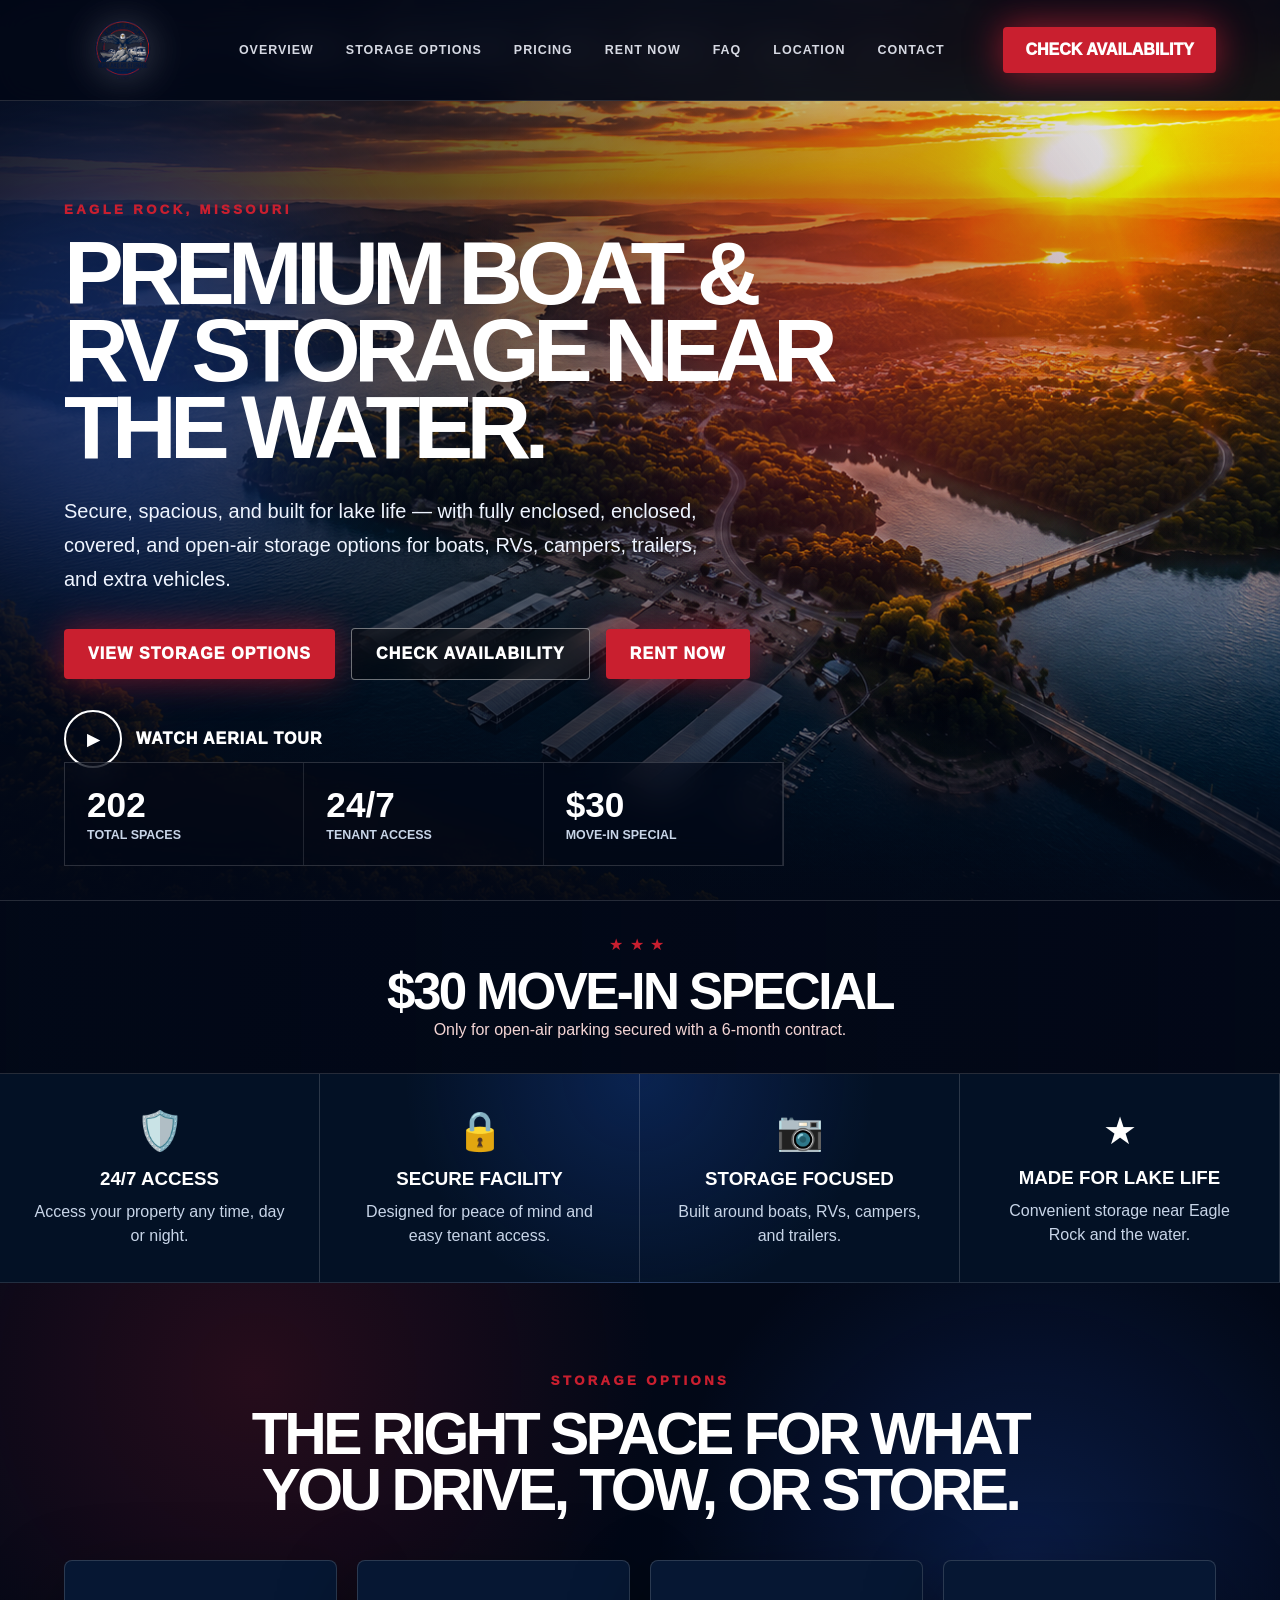
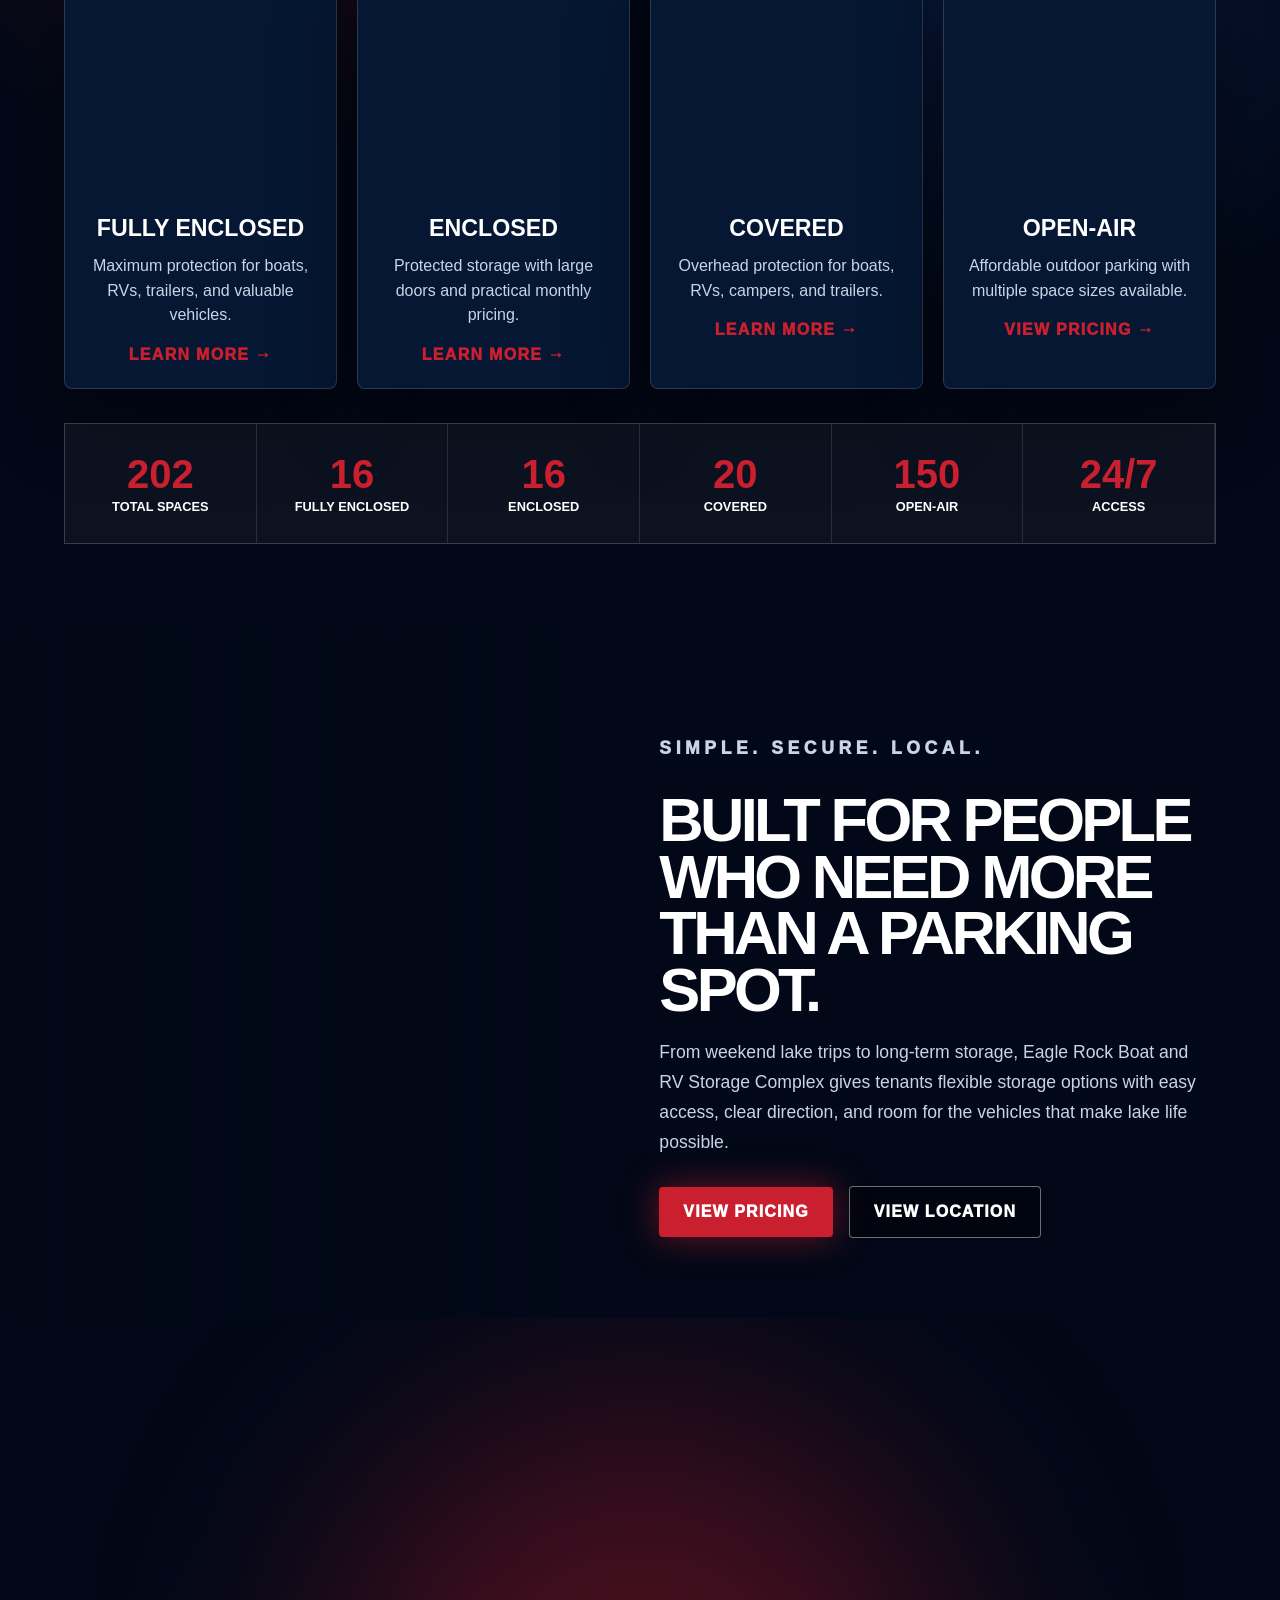
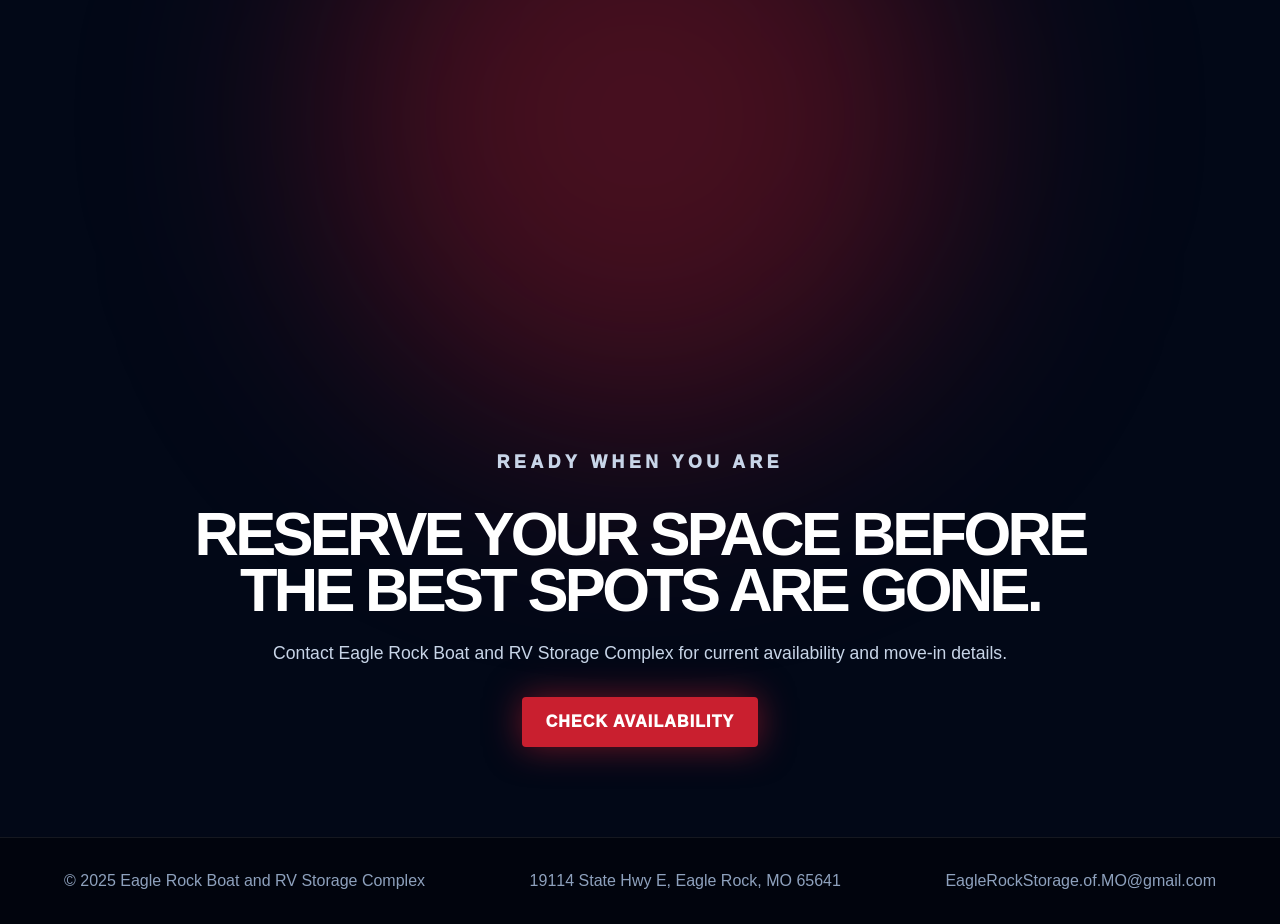
==== commit 6f605261: "Update index.html" ====
--- a/index.html
+++ b/index.html
@@ -1,567 +1,28 @@
 <!DOCTYPE html>
 <html lang="en">
 <head>
-  <meta charset="UTF-8" />
-  <meta name="viewport" content="width=device-width, initial-scale=1.0" />
+<meta charset="UTF-8" />
+<meta name="viewport" content="width=device-width, initial-scale=1.0" />
 
-  <title>Storage Units | Eagle Rock Boat & RV Storage Complex</title>
-  <meta
-    name="description"
-    content="Explore fully enclosed, enclosed, covered, and open-air boat and RV storage options in Eagle Rock, Missouri."
-  />
+<title>Eagle Rock Boat & RV Storage Complex</title>
+<meta name="description" content="Premium boat and RV storage in Eagle Rock, Missouri with fully enclosed, enclosed, covered, and open-air storage options." />
 
-  <link rel="stylesheet" href="../assets/css/style.css" />
-
-  <style>
-    .units-page-hero {
-      min-height: 72vh;
-      position: relative;
-      display: flex;
-      align-items: center;
-      padding: 150px 5vw 90px;
-      overflow: hidden;
-      background:
-        linear-gradient(90deg, rgba(2,8,23,.98), rgba(2,8,23,.78), rgba(2,8,23,.38)),
-        linear-gradient(to top, rgba(2,8,23,1), rgba(2,8,23,.18)),
-        url('../assets/images/trl-hero.png') center right/cover no-repeat;
-    }
-
-    .units-page-hero::after {
-      content: '';
-      position: absolute;
-      inset: 0;
-      background: radial-gradient(circle at 78% 24%, rgba(244,199,108,.22), transparent 32%);
-      pointer-events: none;
-    }
-
-    .units-page-hero-content {
-      position: relative;
-      z-index: 2;
-      max-width: 900px;
-    }
-
-    .units-page-hero h1 {
-      font-size: clamp(3.4rem, 7vw, 7rem);
-    }
-
-    .units-page-hero p {
-      max-width: 680px;
-      color: var(--muted);
-      font-size: 1.18rem;
-      line-height: 1.7;
-      margin: 24px 0 32px;
-    }
-
-    .units-detail-section {
-      padding: 95px 5vw;
-      background:
-        radial-gradient(circle at 20% 10%, rgba(201,31,47,.18), transparent 30%),
-        radial-gradient(circle at 82% 22%, rgba(37,99,235,.2), transparent 34%),
-        var(--dark);
-    }
-
-    .units-detail-grid {
-      display: grid;
-      grid-template-columns: repeat(2, minmax(0, 1fr));
-      gap: 24px;
-    }
-
-    .unit-detail-card {
-      position: relative;
-      overflow: hidden;
-      border-radius: 28px;
-      border: 1px solid rgba(255,255,255,.14);
-      background: linear-gradient(145deg, rgba(255,255,255,.11), rgba(255,255,255,.035));
-      box-shadow: 0 35px 95px rgba(0,0,0,.38);
-      padding: 34px;
-      transition: .3s ease;
-    }
-
-    .unit-detail-card:hover {
-      transform: translateY(-10px);
-      border-color: rgba(244,199,108,.55);
-    }
-
-    .unit-detail-card::before {
-      content: '';
-      position: absolute;
-      inset: 0;
-      background: radial-gradient(circle at top right, rgba(244,199,108,.2), transparent 35%);
-      opacity: .85;
-      pointer-events: none;
-    }
-
-    .unit-detail-card > * {
-      position: relative;
-      z-index: 2;
-    }
-
-    .unit-topline {
-      display: flex;
-      justify-content: space-between;
-      gap: 18px;
-      align-items: flex-start;
-      margin-bottom: 18px;
-    }
-
-    .unit-label {
-      display: inline-block;
-      color: #ffd7dc;
-      background: rgba(201,31,47,.24);
-      border: 1px solid rgba(201,31,47,.35);
-      padding: 8px 12px;
-      border-radius: 999px;
-      font-size: .72rem;
-      font-weight: 950;
-      letter-spacing: .08em;
-      text-transform: uppercase;
-    }
-
-    .unit-count {
-      text-align: right;
-      color: var(--gold);
-      font-weight: 950;
-      text-transform: uppercase;
-      letter-spacing: .06em;
-    }
-
-    .unit-detail-card h2 {
-      font-size: clamp(2rem, 4vw, 3.7rem);
-      line-height: .92;
-      letter-spacing: -.055em;
-      text-transform: uppercase;
-      margin-bottom: 16px;
-    }
-
-    .unit-detail-card p {
-      color: var(--muted);
-      line-height: 1.7;
-      margin-bottom: 24px;
-    }
-
-    .spec-grid {
-      display: grid;
-      grid-template-columns: repeat(2, 1fr);
-      gap: 12px;
-      margin: 24px 0;
-    }
-
-    .spec {
-      padding: 16px;
-      border: 1px solid rgba(255,255,255,.11);
-      background: rgba(2,8,23,.38);
-      border-radius: 16px;
-    }
-
-    .spec strong {
-      display: block;
-      font-size: 1.25rem;
-      color: white;
-      margin-bottom: 4px;
-    }
-
-    .spec span {
-      color: #9fb0c8;
-      font-size: .82rem;
-      font-weight: 800;
-      text-transform: uppercase;
-      letter-spacing: .05em;
-    }
-
-    .option-list {
-      list-style: none;
-      display: grid;
-      gap: 10px;
-      color: #e8f1ff;
-      margin-bottom: 28px;
-    }
-
-    .option-list li::before {
-      content: '★';
-      color: var(--gold);
-      margin-right: 9px;
-    }
-
-    .chooser-section {
-      padding: 100px 5vw;
-      background:
-        linear-gradient(rgba(2,8,23,.88), rgba(2,8,23,.94)),
-        url('../assets/images/trl-hero.png') center/cover no-repeat;
-    }
-
-    .chooser-grid {
-      display: grid;
-      grid-template-columns: repeat(4, 1fr);
-      gap: 18px;
-      margin-top: 38px;
-    }
-
-    .chooser-card {
-      padding: 28px;
-      border-radius: 24px;
-      background: rgba(255,255,255,.08);
-      border: 1px solid rgba(255,255,255,.13);
-      backdrop-filter: blur(14px);
-      box-shadow: 0 25px 70px rgba(0,0,0,.28);
-    }
-
-    .chooser-card h3 {
-      font-size: 1.45rem;
-      text-transform: uppercase;
-      margin-bottom: 12px;
-    }
-
-    .chooser-card p {
-      color: var(--muted);
-      line-height: 1.6;
-    }
-
-    .units-final-cta {
-      padding: 100px 5vw;
-      text-align: center;
-      background: radial-gradient(circle at center, rgba(201,31,47,.34), transparent 30%), #020817;
-    }
-
-    .units-final-cta h2 {
-      font-size: clamp(2.6rem, 5vw, 5.4rem);
-      line-height: .92;
-      text-transform: uppercase;
-      letter-spacing: -.06em;
-      max-width: 900px;
-      margin: 0 auto 24px;
-    }
-
-    .units-final-cta p {
-      color: var(--muted);
-      max-width: 720px;
-      margin: 0 auto 30px;
-      line-height: 1.7;
-    }
-
-    @media(max-width: 1000px) {
-      .units-detail-grid,
-      .chooser-grid {
-        grid-template-columns: 1fr 1fr;
-      }
-    }
-
-    @media(max-width: 650px) {
-      .units-page-hero {
-        padding: 130px 5vw 80px;
-      }
-
-      .units-detail-grid,
-      .chooser-grid,
-      .spec-grid {
-        grid-template-columns: 1fr;
-      }
-
-      .unit-topline {
-        flex-direction: column;
-      }
-
-      .unit-count {
-        text-align: left;
-      }
-    }
-  </style>
+<link rel="stylesheet" href="assets/css/style.css" />
 </head>
 
 <body>
-  <div class="preloader">
-    <img src="../assets/images/ersofmo-logo.png" alt="Eagle Rock Storage Logo">
-  </div>
+<div class="preloader"><img src="assets/images/ersofmo-logo.png" alt="Eagle Rock Storage Logo"></div>
+  <header class="site-header"><a href="#" class="brand"><img src="assets/images/ersofmo-logo.png" alt="Eagle Rock Boat and RV Storage Complex"></a><nav class="nav-links"><a href="#overview">Overview</a><a href="storage-units/">Storage Options</a><a href="pricing/">Pricing</a><a href="rent-now/">Rent Now</a><a href="location/">Location</a><a href="contact/">Contact</a></nav><a href="rent-now/" class="header-cta">Check Availability</a></header>
+  <header class="site-header"><a href="#" class="brand"><img src="assets/images/ersofmo-logo.png" alt="Eagle Rock Boat and RV Storage Complex"></a><nav class="nav-links"><a href="#overview">Overview</a><a href="storage-units/">Storage Options</a><a href="pricing/">Pricing</a><a href="rent-now/">Rent Now</a><a href="faq/">FAQ</a><a href="location/">Location</a><a href="contact/">Contact</a></nav><a href="rent-now/" class="header-cta">Check Availability</a></header>
 
-  <header class="site-header">
-    <a href="../" class="brand">
-      <img src="../assets/images/ersofmo-logo.png" alt="Eagle Rock Boat and RV Storage Complex">
-    </a>
-
-    <nav class="nav-links">
-      <a href="../#overview">Overview</a>
-      <a href="../storage-units/">Storage Options</a>
-      <a href="../pricing/">Pricing</a>
-      <a href="../rent-now/">Rent Now</a>
-      <a href="../faq/">FAQ</a>
-      <a href="../amenities/">Amenities</a>
-      <a href="../location/">Location</a>
-      <a href="../contact/">Contact</a>
-    </nav>
-
-    <a href="../rent-now/" class="header-cta">Check Availability</a>
-  </header>
-
-  <main>
-    <section class="units-page-hero">
-      <div class="units-page-hero-content reveal">
-        <p class="eyebrow">Storage Options</p>
-
-        <h1>Space for what you drive, tow, and protect.</h1>
-
-        <p>
-          Choose from fully enclosed, enclosed, covered, and open-air storage options
-          designed for boats, RVs, campers, trailers, and extra vehicles near Table Rock Lake.
-        </p>
-
-        <div class="hero-actions">
-          <a href="../pricing/" class="btn btn-red">View Pricing</a>
-          <a href="../rent-now/" class="btn btn-glass">Check Availability</a>
-          <a href="../amenities/" class="btn btn-glass">View Amenities</a>
-        </div>
-      </div>
-    </section>
-
-    <section class="units-detail-section">
-      <div class="section-heading reveal">
-        <p class="eyebrow">Unit Types</p>
-        <h2>Choose your level of coverage.</h2>
-      </div>
-
-      <div class="units-detail-grid">
-        <article class="unit-detail-card reveal">
-          <div class="unit-topline">
-            <span class="unit-label">Most Protected</span>
-            <span class="unit-count">16 Total Units</span>
-          </div>
-
-          <h2>Fully Enclosed</h2>
-          <p>
-            Maximum protection for boats, RVs, trailers, and vehicles that need the
-            highest level of coverage.
-          </p>
-
-          <div class="spec-grid">
-            <div class="spec">
-              <strong>14' x 40'</strong>
-              <span>8 Units</span>
-            </div>
-
-            <div class="spec">
-              <strong>14' x 30'</strong>
-              <span>8 Units</span>
-            </div>
-
-            <div class="spec">
-              <strong>10' Wide</strong>
-              <span>Door Opening</span>
-            </div>
-
-            <div class="spec">
-              <strong>14' Tall</strong>
-              <span>Door Opening</span>
-            </div>
-          </div>
-
-          <ul class="option-list">
-            <li>Best choice for maximum protection</li>
-            <li>Great for boats, RVs, trailers, and valuable vehicles</li>
-            <li>Large door clearance for easier access</li>
-          </ul>
-
-          <a href="../rent-now/" class="btn btn-red">Check Availability</a>
-        </article>
-
-        <article class="unit-detail-card reveal">
-          <div class="unit-topline">
-            <span class="unit-label">Protected Storage</span>
-            <span class="unit-count">16 Total Units</span>
-          </div>
-
-          <h2>Enclosed</h2>
-          <p>
-            Protected enclosed storage with practical space and simple monthly pricing
-            for boats, trailers, and RVs.
-          </p>
-
-          <div class="spec-grid">
-            <div class="spec">
-              <strong>14' x 40'</strong>
-              <span>8 Units</span>
-            </div>
-
-            <div class="spec">
-              <strong>14' x 30'</strong>
-              <span>8 Units</span>
-            </div>
-
-            <div class="spec">
-              <strong>10' Wide</strong>
-              <span>Door Opening</span>
-            </div>
-
-            <div class="spec">
-              <strong>14' Tall</strong>
-              <span>Door Opening</span>
-            </div>
-          </div>
-
-          <ul class="option-list">
-            <li>Strong balance of protection and value</li>
-            <li>Useful for seasonal storage and long-term parking</li>
-            <li>Large spaces for recreational vehicles and equipment</li>
-          </ul>
-
-          <a href="../rent-now/" class="btn btn-red">Check Availability</a>
-        </article>
-
-        <article class="unit-detail-card reveal">
-          <div class="unit-topline">
-            <span class="unit-label">Covered Parking</span>
-            <span class="unit-count">20 Total Units</span>
-          </div>
-
-          <h2>Covered</h2>
-          <p>
-            Covered spaces give boats, trailers, campers, and RVs overhead protection
-            while keeping access simple.
-          </p>
-
-          <div class="spec-grid">
-            <div class="spec">
-              <strong>12' x 30'</strong>
-              <span>Space Size</span>
-            </div>
-
-            <div class="spec">
-              <strong>20</strong>
-              <span>Total Spaces</span>
-            </div>
-
-            <div class="spec">
-              <strong>Covered</strong>
-              <span>Overhead Protection</span>
-            </div>
-
-            <div class="spec">
-              <strong>24/7</strong>
-              <span>Tenant Access</span>
-            </div>
-          </div>
-
-          <ul class="option-list">
-            <li>Great for boats, trailers, and campers</li>
-            <li>Overhead protection without full enclosure</li>
-            <li>Easy access for frequent use</li>
-          </ul>
-
-          <a href="../rent-now/" class="btn btn-red">Check Availability</a>
-        </article>
-
-        <article class="unit-detail-card reveal">
-          <div class="unit-topline">
-            <span class="unit-label">Most Flexible</span>
-            <span class="unit-count">150 Total Spaces</span>
-          </div>
-
-          <h2>Open-Air</h2>
-          <p>
-            Affordable outdoor parking with multiple depth options for larger vehicles,
-            trailers, boats, and RVs.
-          </p>
-
-          <div class="spec-grid">
-            <div class="spec">
-              <strong>12' x 60'</strong>
-              <span>10 Spaces</span>
-            </div>
-
-            <div class="spec">
-              <strong>12' x 40'</strong>
-              <span>40 Spaces</span>
-            </div>
-
-            <div class="spec">
-              <strong>12' x 30'</strong>
-              <span>50 Spaces</span>
-            </div>
-
-            <div class="spec">
-              <strong>12' x 20'</strong>
-              <span>50 Spaces</span>
-            </div>
-          </div>
-
-          <ul class="option-list">
-            <li>Best fit for affordable monthly parking</li>
-            <li>Multiple lengths for different vehicles and trailers</li>
-            <li>$30 move-in special available with qualifying 6-month contract</li>
-          </ul>
-
-          <a href="../rent-now/" class="btn btn-red">Claim Move-In Special</a>
-        </article>
-      </div>
-    </section>
-
-    <section class="chooser-section">
-      <div class="section-heading reveal">
-        <p class="eyebrow">Which Option Is Right For You?</p>
-        <h2>Match the space to the way you use it.</h2>
-      </div>
-
-      <div class="chooser-grid">
-        <div class="chooser-card reveal">
-          <h3>Want maximum protection?</h3>
-          <p>
-            Choose Fully Enclosed for the highest coverage level and the most protected
-            storage option.
-          </p>
-        </div>
-
-        <div class="chooser-card reveal">
-          <h3>Want enclosed value?</h3>
-          <p>
-            Choose Enclosed if you want protected storage with strong value and large
-            access openings.
-          </p>
-        </div>
-
-        <div class="chooser-card reveal">
-          <h3>Want shade and coverage?</h3>
-          <p>
-            Choose Covered for overhead protection while keeping entry and exit simple.
-          </p>
-        </div>
-
-        <div class="chooser-card reveal">
-          <h3>Want the lowest monthly rate?</h3>
-          <p>
-            Choose Open-Air for affordable parking with flexible lengths for boats,
-            RVs, and trailers.
-          </p>
-        </div>
-      </div>
-    </section>
-
-    <section class="units-final-cta">
-      <div class="reveal">
-        <p class="eyebrow">Ready To Reserve?</p>
-
-        <h2>Find the right storage space before the best spots are gone.</h2>
-
-        <p>
-          Contact Eagle Rock Boat and RV Storage Complex for current availability,
-          move-in details, and help choosing the right storage option.
-        </p>
-
-        <div class="hero-actions" style="justify-content:center;">
-          <a href="../rent-now/" class="btn btn-red">Check Availability</a>
-          <a href="../pricing/" class="btn btn-glass">View Pricing</a>
-          <a href="../amenities/" class="btn btn-glass">View Amenities</a>
-        </div>
-      </div>
-    </section>
-  </main>
-
-  <footer>
-    <p>© 2025 Eagle Rock Boat and RV Storage Complex</p>
-    <p>19114 State Hwy E, Eagle Rock, MO 65641</p>
-    <p>
-      <a href="mailto:EagleRockStorage.of.MO@gmail.com">
-        EagleRockStorage.of.MO@gmail.com
-      </a>
-    </p>
-  </footer>
-
-  <script src="../assets/js/main.js"></script>
+<main>
+<section class="hero"><div class="hero-video-layer"></div><div class="hero-overlay"></div><div class="hero-logo-watermark"></div><div class="light-orb orb-red"></div><div class="light-orb orb-blue"></div><div class="hero-content reveal"><p class="eyebrow">Eagle Rock, Missouri</p><h1>Premium Boat & RV Storage Near The Water.</h1><p class="hero-copy">Secure, spacious, and built for lake life — with fully enclosed, enclosed, covered, and open-air storage options for boats, RVs, campers, trailers, and extra vehicles.</p><div class="hero-actions"><a href="storage-units/" class="btn btn-red">View Storage Options</a><a href="rent-now/" class="btn btn-glass">Check Availability</a><a href="rent-now/" class="btn btn-red">Rent Now</a></div><a href="#overview" class="video-tour"><span>▶</span> Watch Aerial Tour</a></div><div class="hero-stats reveal"><div><strong>202</strong><span>Total Spaces</span></div><div><strong>24/7</strong><span>Tenant Access</span></div><div><strong>$30</strong><span>Move-In Special</span></div></div></section>
+<section class="promo-banner"><div class="stars">★★★</div><h2>$30 Move-In Special</h2><p>Only for open-air parking secured with a 6-month contract.</p></section>
+<section class="feature-strip"><div class="feature reveal"><span>🛡️</span><h3>24/7 Access</h3><p>Access your property any time, day or night.</p></div><div class="feature reveal"><span>🔒</span><h3>Secure Facility</h3><p>Designed for peace of mind and easy tenant access.</p></div><div class="feature reveal"><span>📷</span><h3>Storage Focused</h3><p>Built around boats, RVs, campers, and trailers.</p></div><div class="feature reveal"><span>★</span><h3>Made For Lake Life</h3><p>Convenient storage near Eagle Rock and the water.</p></div></section>
+<section id="overview" class="storage-section"><div class="section-heading reveal"><p class="eyebrow">Storage Options</p><h2>The right space for what you drive, tow, or store.</h2></div><div class="storage-grid"><article class="storage-card reveal"><div class="card-image image-fully"></div><div class="card-content"><h3>Fully Enclosed</h3><p>Maximum protection for boats, RVs, trailers, and valuable vehicles.</p><a href="storage-units/">Learn More →</a></div></article><article class="storage-card reveal"><div class="card-image image-enclosed"></div><div class="card-content"><h3>Enclosed</h3><p>Protected storage with large doors and practical monthly pricing.</p><a href="storage-units/">Learn More →</a></div></article><article class="storage-card reveal"><div class="card-image image-covered"></div><div class="card-content"><h3>Covered</h3><p>Overhead protection for boats, RVs, campers, and trailers.</p><a href="storage-units/">Learn More →</a></div></article><article class="storage-card reveal"><div class="card-image image-open"></div><div class="card-content"><h3>Open-Air</h3><p>Affordable outdoor parking with multiple space sizes available.</p><a href="pricing/">View Pricing →</a></div></article></div><div class="number-bar reveal"><div><strong>202</strong><span>Total Spaces</span></div><div><strong>16</strong><span>Fully Enclosed</span></div><div><strong>16</strong><span>Enclosed</span></div><div><strong>20</strong><span>Covered</span></div><div><strong>150</strong><span>Open-Air</span></div><div><strong>24/7</strong><span>Access</span></div></div></section>
+<section class="cinematic-story"><div class="story-image reveal"></div><div class="story-copy reveal"><p class="eyebrow">Simple. Secure. Local.</p><h2>Built for people who need more than a parking spot.</h2><p>From weekend lake trips to long-term storage, Eagle Rock Boat and RV Storage Complex gives tenants flexible storage options with easy access, clear direction, and room for the vehicles that make lake life possible.</p><div class="story-actions"><a href="pricing/" class="btn btn-red">View Pricing</a><a href="location/" class="btn btn-glass">View Location</a></div></div></section>
+<section class="final-cta"><div class="final-glow"></div><div class="reveal"><p class="eyebrow">Ready When You Are</p><h2>Reserve your space before the best spots are gone.</h2><p>Contact Eagle Rock Boat and RV Storage Complex for current availability and move-in details.</p><a href="rent-now/" class="btn btn-red">Check Availability</a></div></section>
+</main>
+<footer><p>© 2025 Eagle Rock Boat and RV Storage Complex</p><p>19114 State Hwy E, Eagle Rock, MO 65641</p><p><a href="mailto:EagleRockStorage.of.MO@gmail.com">EagleRockStorage.of.MO@gmail.com</a></p></footer>
+<script src="assets/js/main.js"></script>
 </body>
-</html>
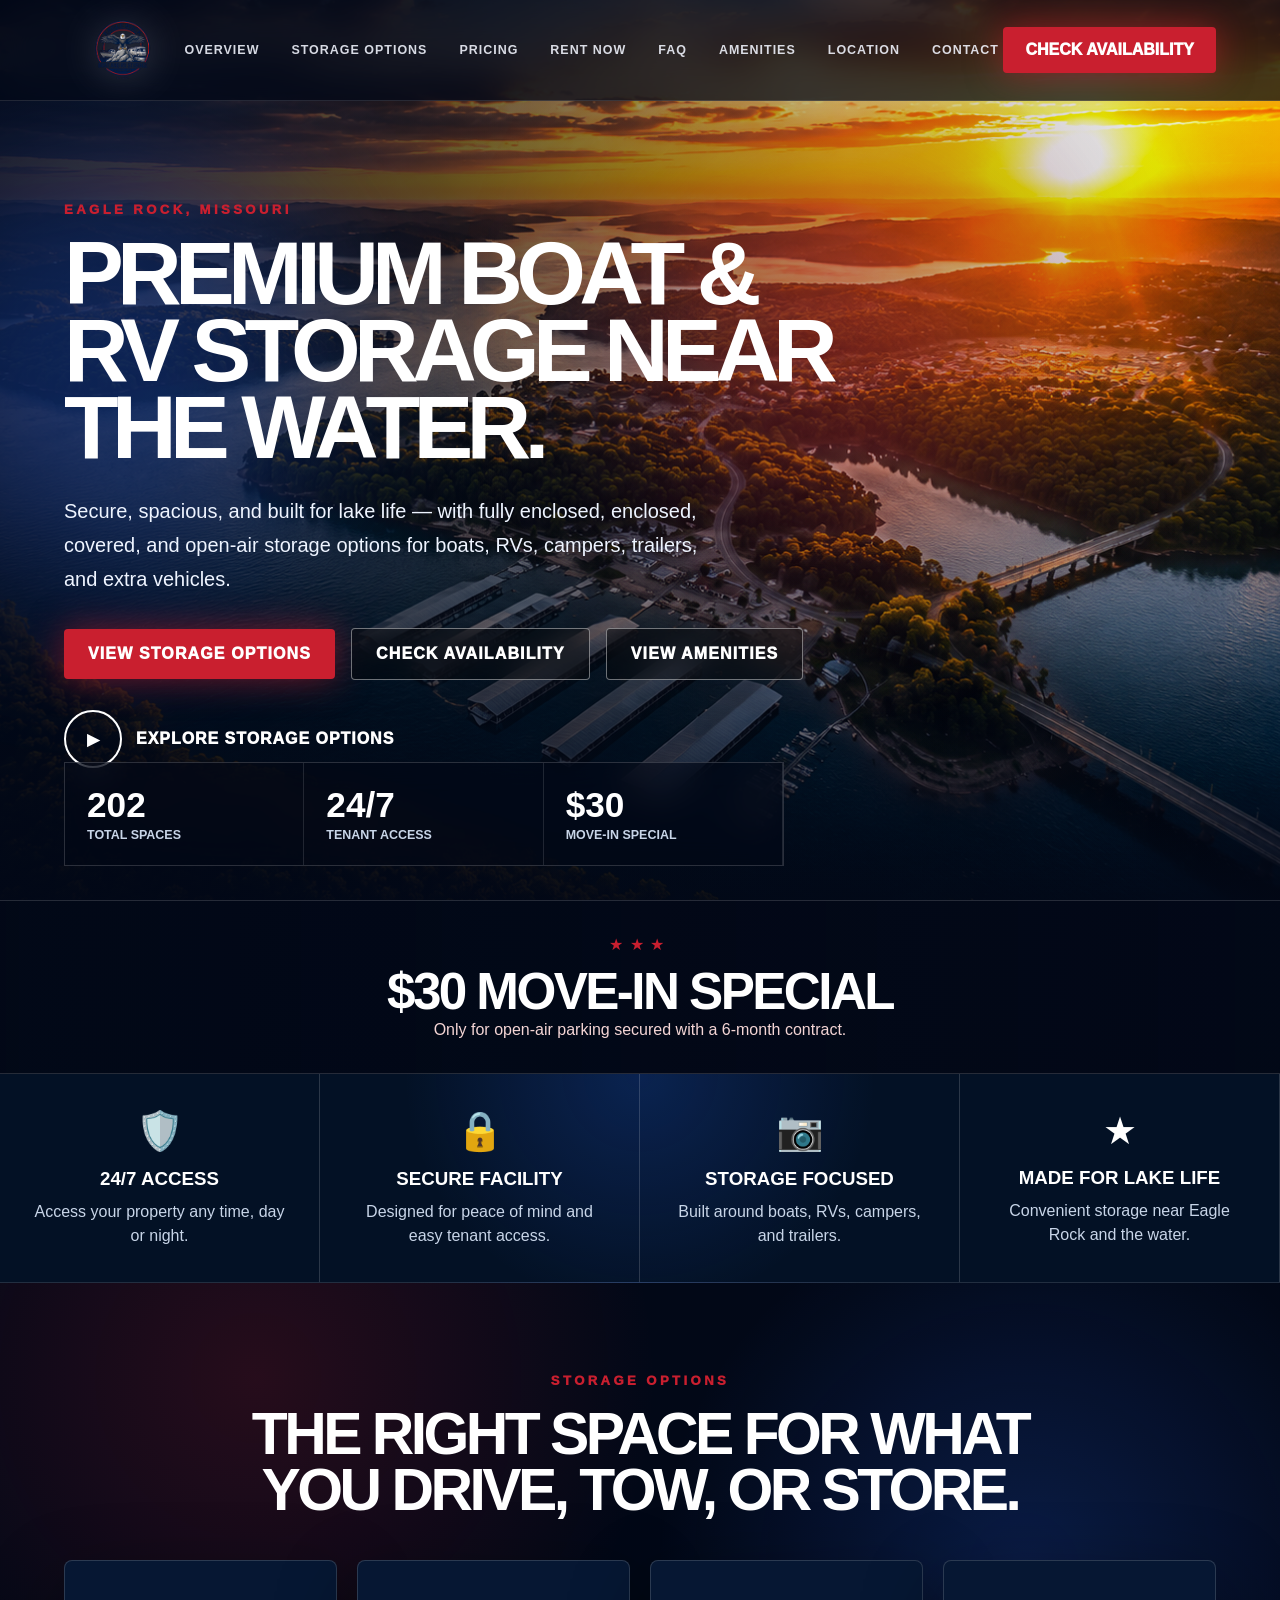
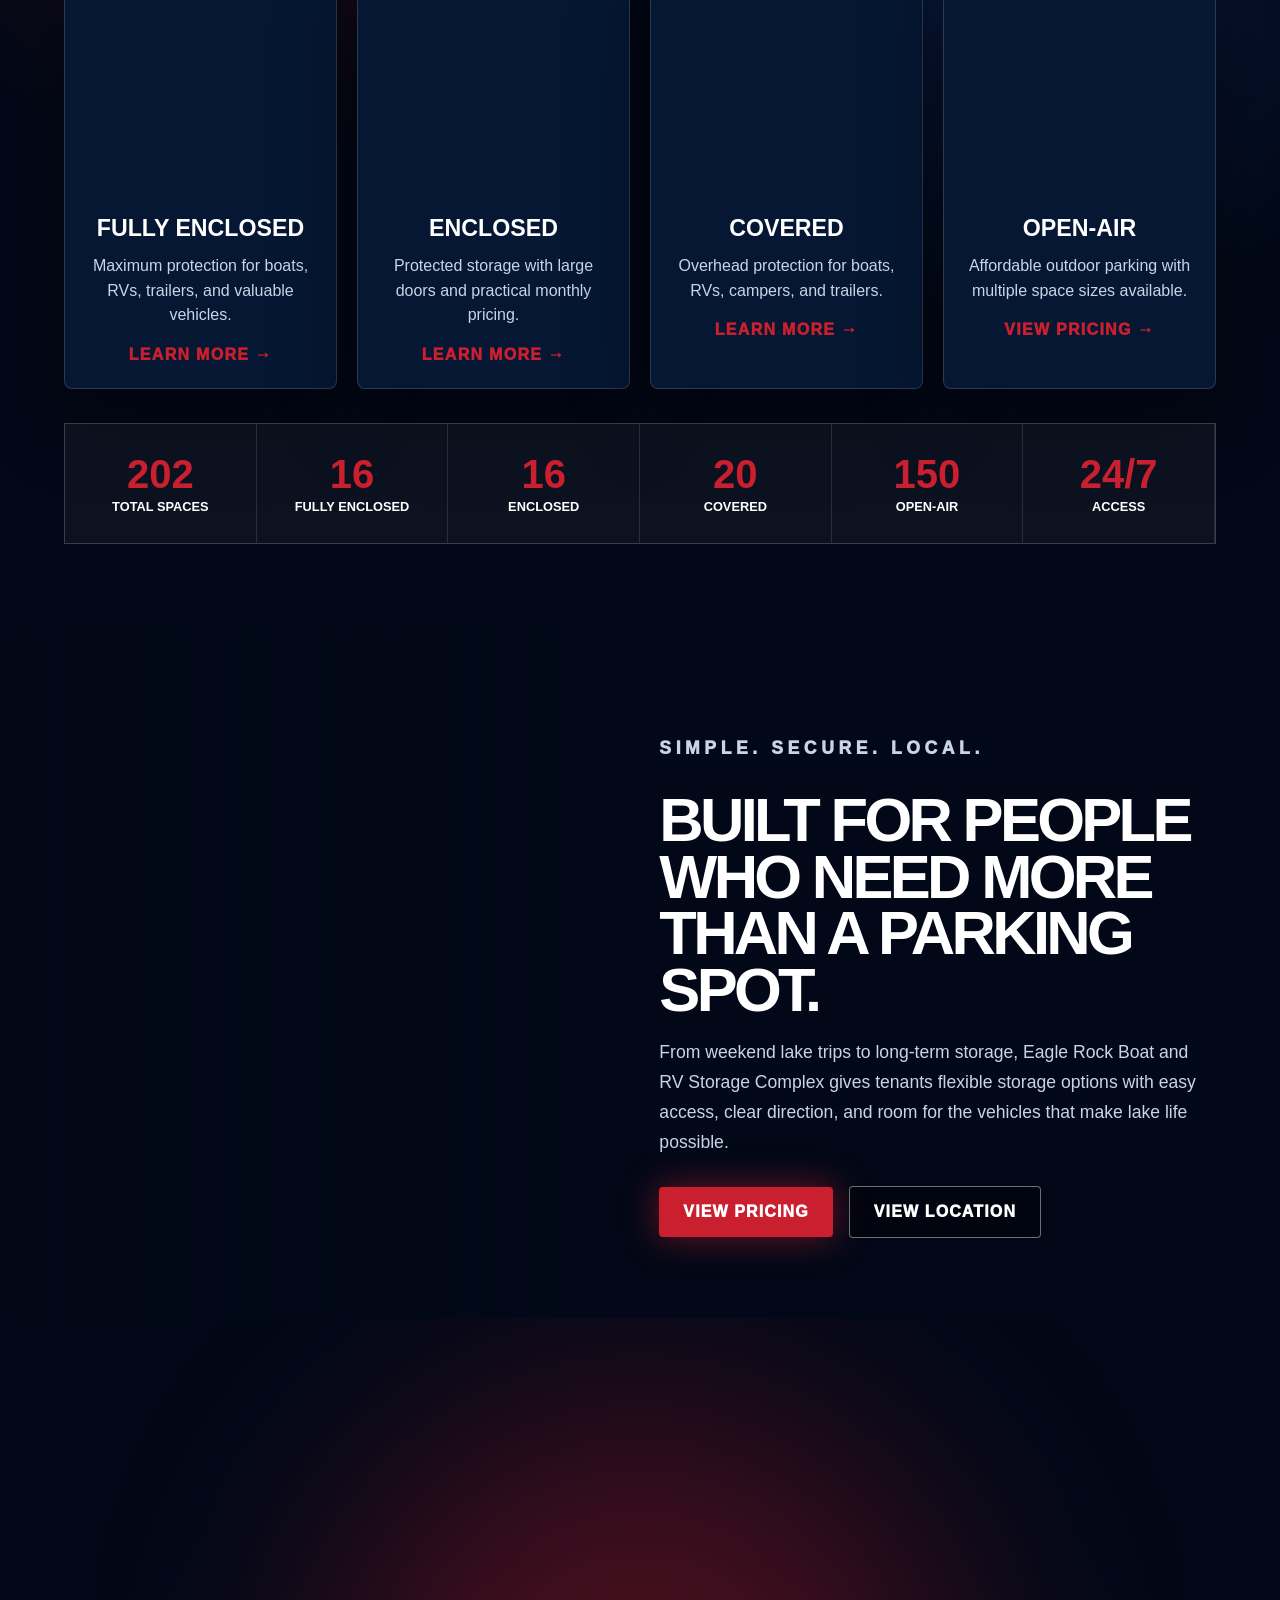
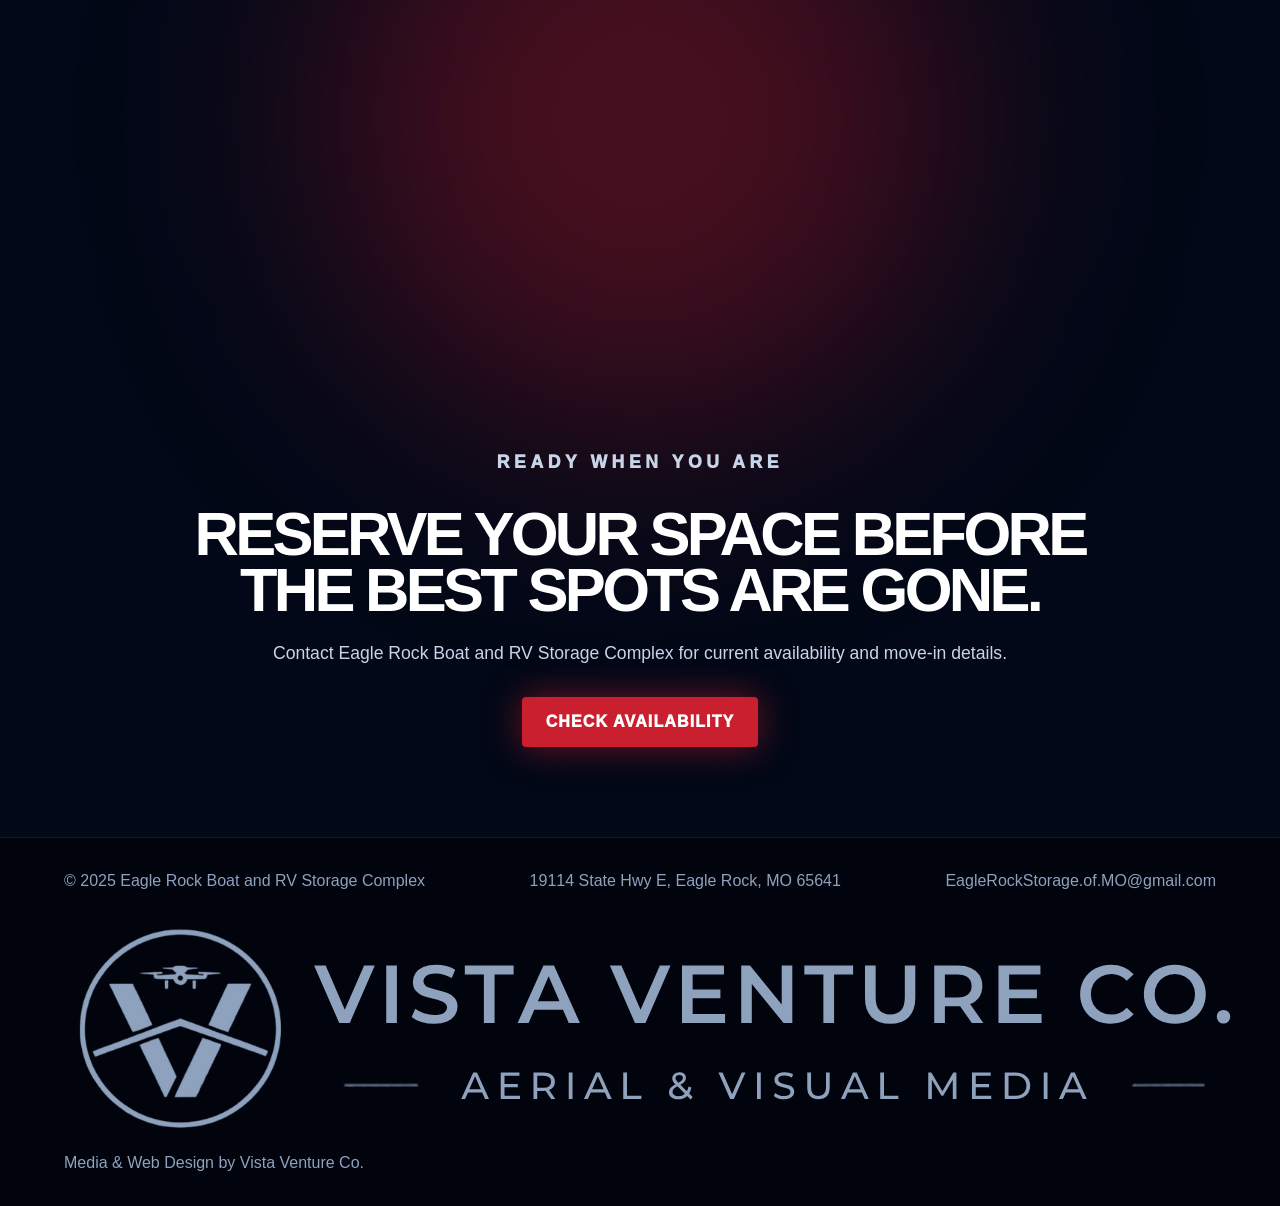
==== commit 3d7c2042: "sections" ====
--- a/index.html
+++ b/index.html
@@ -1,28 +1,275 @@
+<!-- ===== PART 1 START: HEAD ===== -->
 <!DOCTYPE html>
 <html lang="en">
 <head>
-<meta charset="UTF-8" />
-<meta name="viewport" content="width=device-width, initial-scale=1.0" />
-
-<title>Eagle Rock Boat & RV Storage Complex</title>
-<meta name="description" content="Premium boat and RV storage in Eagle Rock, Missouri with fully enclosed, enclosed, covered, and open-air storage options." />
-
-<link rel="stylesheet" href="assets/css/style.css" />
+  <meta charset="UTF-8" />
+  <meta name="viewport" content="width=device-width, initial-scale=1.0" />
+
+  <title>Eagle Rock Boat & RV Storage Complex</title>
+  <meta
+    name="description"
+    content="Premium boat and RV storage in Eagle Rock, Missouri with fully enclosed, enclosed, covered, and open-air storage options."
+  />
+
+  <link rel="stylesheet" href="assets/css/style.css" />
 </head>
-
+<!-- ===== PART 1 END ===== -->
+
+  <!-- ===== PART 2 START: HEADER + HERO ===== -->
 <body>
-<div class="preloader"><img src="assets/images/ersofmo-logo.png" alt="Eagle Rock Storage Logo"></div>
-  <header class="site-header"><a href="#" class="brand"><img src="assets/images/ersofmo-logo.png" alt="Eagle Rock Boat and RV Storage Complex"></a><nav class="nav-links"><a href="#overview">Overview</a><a href="storage-units/">Storage Options</a><a href="pricing/">Pricing</a><a href="rent-now/">Rent Now</a><a href="location/">Location</a><a href="contact/">Contact</a></nav><a href="rent-now/" class="header-cta">Check Availability</a></header>
-  <header class="site-header"><a href="#" class="brand"><img src="assets/images/ersofmo-logo.png" alt="Eagle Rock Boat and RV Storage Complex"></a><nav class="nav-links"><a href="#overview">Overview</a><a href="storage-units/">Storage Options</a><a href="pricing/">Pricing</a><a href="rent-now/">Rent Now</a><a href="faq/">FAQ</a><a href="location/">Location</a><a href="contact/">Contact</a></nav><a href="rent-now/" class="header-cta">Check Availability</a></header>
-
-<main>
-<section class="hero"><div class="hero-video-layer"></div><div class="hero-overlay"></div><div class="hero-logo-watermark"></div><div class="light-orb orb-red"></div><div class="light-orb orb-blue"></div><div class="hero-content reveal"><p class="eyebrow">Eagle Rock, Missouri</p><h1>Premium Boat & RV Storage Near The Water.</h1><p class="hero-copy">Secure, spacious, and built for lake life — with fully enclosed, enclosed, covered, and open-air storage options for boats, RVs, campers, trailers, and extra vehicles.</p><div class="hero-actions"><a href="storage-units/" class="btn btn-red">View Storage Options</a><a href="rent-now/" class="btn btn-glass">Check Availability</a><a href="rent-now/" class="btn btn-red">Rent Now</a></div><a href="#overview" class="video-tour"><span>▶</span> Watch Aerial Tour</a></div><div class="hero-stats reveal"><div><strong>202</strong><span>Total Spaces</span></div><div><strong>24/7</strong><span>Tenant Access</span></div><div><strong>$30</strong><span>Move-In Special</span></div></div></section>
-<section class="promo-banner"><div class="stars">★★★</div><h2>$30 Move-In Special</h2><p>Only for open-air parking secured with a 6-month contract.</p></section>
-<section class="feature-strip"><div class="feature reveal"><span>🛡️</span><h3>24/7 Access</h3><p>Access your property any time, day or night.</p></div><div class="feature reveal"><span>🔒</span><h3>Secure Facility</h3><p>Designed for peace of mind and easy tenant access.</p></div><div class="feature reveal"><span>📷</span><h3>Storage Focused</h3><p>Built around boats, RVs, campers, and trailers.</p></div><div class="feature reveal"><span>★</span><h3>Made For Lake Life</h3><p>Convenient storage near Eagle Rock and the water.</p></div></section>
-<section id="overview" class="storage-section"><div class="section-heading reveal"><p class="eyebrow">Storage Options</p><h2>The right space for what you drive, tow, or store.</h2></div><div class="storage-grid"><article class="storage-card reveal"><div class="card-image image-fully"></div><div class="card-content"><h3>Fully Enclosed</h3><p>Maximum protection for boats, RVs, trailers, and valuable vehicles.</p><a href="storage-units/">Learn More →</a></div></article><article class="storage-card reveal"><div class="card-image image-enclosed"></div><div class="card-content"><h3>Enclosed</h3><p>Protected storage with large doors and practical monthly pricing.</p><a href="storage-units/">Learn More →</a></div></article><article class="storage-card reveal"><div class="card-image image-covered"></div><div class="card-content"><h3>Covered</h3><p>Overhead protection for boats, RVs, campers, and trailers.</p><a href="storage-units/">Learn More →</a></div></article><article class="storage-card reveal"><div class="card-image image-open"></div><div class="card-content"><h3>Open-Air</h3><p>Affordable outdoor parking with multiple space sizes available.</p><a href="pricing/">View Pricing →</a></div></article></div><div class="number-bar reveal"><div><strong>202</strong><span>Total Spaces</span></div><div><strong>16</strong><span>Fully Enclosed</span></div><div><strong>16</strong><span>Enclosed</span></div><div><strong>20</strong><span>Covered</span></div><div><strong>150</strong><span>Open-Air</span></div><div><strong>24/7</strong><span>Access</span></div></div></section>
-<section class="cinematic-story"><div class="story-image reveal"></div><div class="story-copy reveal"><p class="eyebrow">Simple. Secure. Local.</p><h2>Built for people who need more than a parking spot.</h2><p>From weekend lake trips to long-term storage, Eagle Rock Boat and RV Storage Complex gives tenants flexible storage options with easy access, clear direction, and room for the vehicles that make lake life possible.</p><div class="story-actions"><a href="pricing/" class="btn btn-red">View Pricing</a><a href="location/" class="btn btn-glass">View Location</a></div></div></section>
-<section class="final-cta"><div class="final-glow"></div><div class="reveal"><p class="eyebrow">Ready When You Are</p><h2>Reserve your space before the best spots are gone.</h2><p>Contact Eagle Rock Boat and RV Storage Complex for current availability and move-in details.</p><a href="rent-now/" class="btn btn-red">Check Availability</a></div></section>
-</main>
-<footer><p>© 2025 Eagle Rock Boat and RV Storage Complex</p><p>19114 State Hwy E, Eagle Rock, MO 65641</p><p><a href="mailto:EagleRockStorage.of.MO@gmail.com">EagleRockStorage.of.MO@gmail.com</a></p></footer>
-<script src="assets/js/main.js"></script>
+  <div class="preloader">
+    <img src="assets/images/ersofmo-logo.png" alt="Eagle Rock Storage Logo">
+  </div>
+
+  <header class="site-header">
+    <a href="#" class="brand">
+      <img src="assets/images/ersofmo-logo.png" alt="Eagle Rock Boat and RV Storage Complex">
+    </a>
+
+    <nav class="nav-links">
+      <a href="#overview">Overview</a>
+      <a href="storage-units/">Storage Options</a>
+      <a href="pricing/">Pricing</a>
+      <a href="rent-now/">Rent Now</a>
+      <a href="faq/">FAQ</a>
+      <a href="amenities/">Amenities</a>
+      <a href="location/">Location</a>
+      <a href="contact/">Contact</a>
+    </nav>
+
+    <a href="rent-now/" class="header-cta">Check Availability</a>
+  </header>
+
+  <main>
+    <section class="hero">
+      <div class="hero-video-layer"></div>
+      <div class="hero-overlay"></div>
+      <div class="hero-logo-watermark"></div>
+      <div class="light-orb orb-red"></div>
+      <div class="light-orb orb-blue"></div>
+
+      <div class="hero-content reveal">
+        <p class="eyebrow">Eagle Rock, Missouri</p>
+
+        <h1>Premium Boat & RV Storage Near The Water.</h1>
+
+        <p class="hero-copy">
+          Secure, spacious, and built for lake life — with fully enclosed, enclosed,
+          covered, and open-air storage options for boats, RVs, campers, trailers,
+          and extra vehicles.
+        </p>
+
+        <div class="hero-actions">
+          <a href="storage-units/" class="btn btn-red">View Storage Options</a>
+          <a href="rent-now/" class="btn btn-glass">Check Availability</a>
+          <a href="amenities/" class="btn btn-glass">View Amenities</a>
+        </div>
+
+        <a href="#overview" class="video-tour">
+          <span>▶</span>
+          Explore Storage Options
+        </a>
+      </div>
+
+      <div class="hero-stats reveal">
+        <div>
+          <strong>202</strong>
+          <span>Total Spaces</span>
+        </div>
+
+        <div>
+          <strong>24/7</strong>
+          <span>Tenant Access</span>
+        </div>
+
+        <div>
+          <strong>$30</strong>
+          <span>Move-In Special</span>
+        </div>
+      </div>
+    </section>
+<!-- ===== PART 2 END ===== -->
+
+    <!-- ===== PART 3 START: MAIN CONTENT ===== -->
+    <section class="promo-banner">
+      <div class="stars">★★★</div>
+      <h2>$30 Move-In Special</h2>
+      <p>Only for open-air parking secured with a 6-month contract.</p>
+    </section>
+
+    <section class="feature-strip">
+      <div class="feature reveal">
+        <span>🛡️</span>
+        <h3>24/7 Access</h3>
+        <p>Access your property any time, day or night.</p>
+      </div>
+
+      <div class="feature reveal">
+        <span>🔒</span>
+        <h3>Secure Facility</h3>
+        <p>Designed for peace of mind and easy tenant access.</p>
+      </div>
+
+      <div class="feature reveal">
+        <span>📷</span>
+        <h3>Storage Focused</h3>
+        <p>Built around boats, RVs, campers, and trailers.</p>
+      </div>
+
+      <div class="feature reveal">
+        <span>★</span>
+        <h3>Made For Lake Life</h3>
+        <p>Convenient storage near Eagle Rock and the water.</p>
+      </div>
+    </section>
+
+    <section id="overview" class="storage-section">
+      <div class="section-heading reveal">
+        <p class="eyebrow">Storage Options</p>
+        <h2>The right space for what you drive, tow, or store.</h2>
+      </div>
+
+      <div class="storage-grid">
+        <article class="storage-card reveal">
+          <div class="card-image image-fully"></div>
+
+          <div class="card-content">
+            <h3>Fully Enclosed</h3>
+            <p>Maximum protection for boats, RVs, trailers, and valuable vehicles.</p>
+            <a href="storage-units/">Learn More →</a>
+          </div>
+        </article>
+
+        <article class="storage-card reveal">
+          <div class="card-image image-enclosed"></div>
+
+          <div class="card-content">
+            <h3>Enclosed</h3>
+            <p>Protected storage with large doors and practical monthly pricing.</p>
+            <a href="storage-units/">Learn More →</a>
+          </div>
+        </article>
+
+        <article class="storage-card reveal">
+          <div class="card-image image-covered"></div>
+
+          <div class="card-content">
+            <h3>Covered</h3>
+            <p>Overhead protection for boats, RVs, campers, and trailers.</p>
+            <a href="storage-units/">Learn More →</a>
+          </div>
+        </article>
+
+        <article class="storage-card reveal">
+          <div class="card-image image-open"></div>
+
+          <div class="card-content">
+            <h3>Open-Air</h3>
+            <p>Affordable outdoor parking with multiple space sizes available.</p>
+            <a href="pricing/">View Pricing →</a>
+          </div>
+        </article>
+      </div>
+
+      <div class="number-bar reveal">
+        <div>
+          <strong>202</strong>
+          <span>Total Spaces</span>
+        </div>
+
+        <div>
+          <strong>16</strong>
+          <span>Fully Enclosed</span>
+        </div>
+
+        <div>
+          <strong>16</strong>
+          <span>Enclosed</span>
+        </div>
+
+        <div>
+          <strong>20</strong>
+          <span>Covered</span>
+        </div>
+
+        <div>
+          <strong>150</strong>
+          <span>Open-Air</span>
+        </div>
+
+        <div>
+          <strong>24/7</strong>
+          <span>Access</span>
+        </div>
+      </div>
+    </section>
+
+    <section class="cinematic-story">
+      <div class="story-image reveal"></div>
+
+      <div class="story-copy reveal">
+        <p class="eyebrow">Simple. Secure. Local.</p>
+
+        <h2>Built for people who need more than a parking spot.</h2>
+
+        <p>
+          From weekend lake trips to long-term storage, Eagle Rock Boat and RV Storage
+          Complex gives tenants flexible storage options with easy access, clear
+          direction, and room for the vehicles that make lake life possible.
+        </p>
+
+        <div class="story-actions">
+          <a href="pricing/" class="btn btn-red">View Pricing</a>
+          <a href="location/" class="btn btn-glass">View Location</a>
+        </div>
+      </div>
+    </section>
+
+    <section class="final-cta">
+      <div class="final-glow"></div>
+
+      <div class="reveal">
+        <p class="eyebrow">Ready When You Are</p>
+
+        <h2>Reserve your space before the best spots are gone.</h2>
+
+        <p>
+          Contact Eagle Rock Boat and RV Storage Complex for current availability and
+          move-in details.
+        </p>
+
+        <a href="rent-now/" class="btn btn-red">Check Availability</a>
+      </div>
+    </section>
+<!-- ===== PART 3 END ===== -->
+
+    <!-- ===== PART 4 START: FOOTER + SCRIPTS ===== -->
+  </main>
+
+  <footer>
+    <p>© 2025 Eagle Rock Boat and RV Storage Complex</p>
+
+    <p>19114 State Hwy E, Eagle Rock, MO 65641</p>
+
+    <p>
+      <a href="mailto:EagleRockStorage.of.MO@gmail.com">
+        EagleRockStorage.of.MO@gmail.com
+      </a>
+    </p>
+
+    <div class="site-credit">
+      <a href="https://www.vistaventureco.com" target="_blank" rel="noopener">
+        <img
+          src="assets/images/vista-venture-footer-logo.png"
+          alt="Vista Venture Co. Aerial & Visual Media"
+        >
+        <span>Media & Web Design by Vista Venture Co.</span>
+      </a>
+    </div>
+  </footer>
+
+  <script src="assets/js/main.js"></script>
 </body>
+</html>
+<!-- ===== PART 4 END ===== -->
+
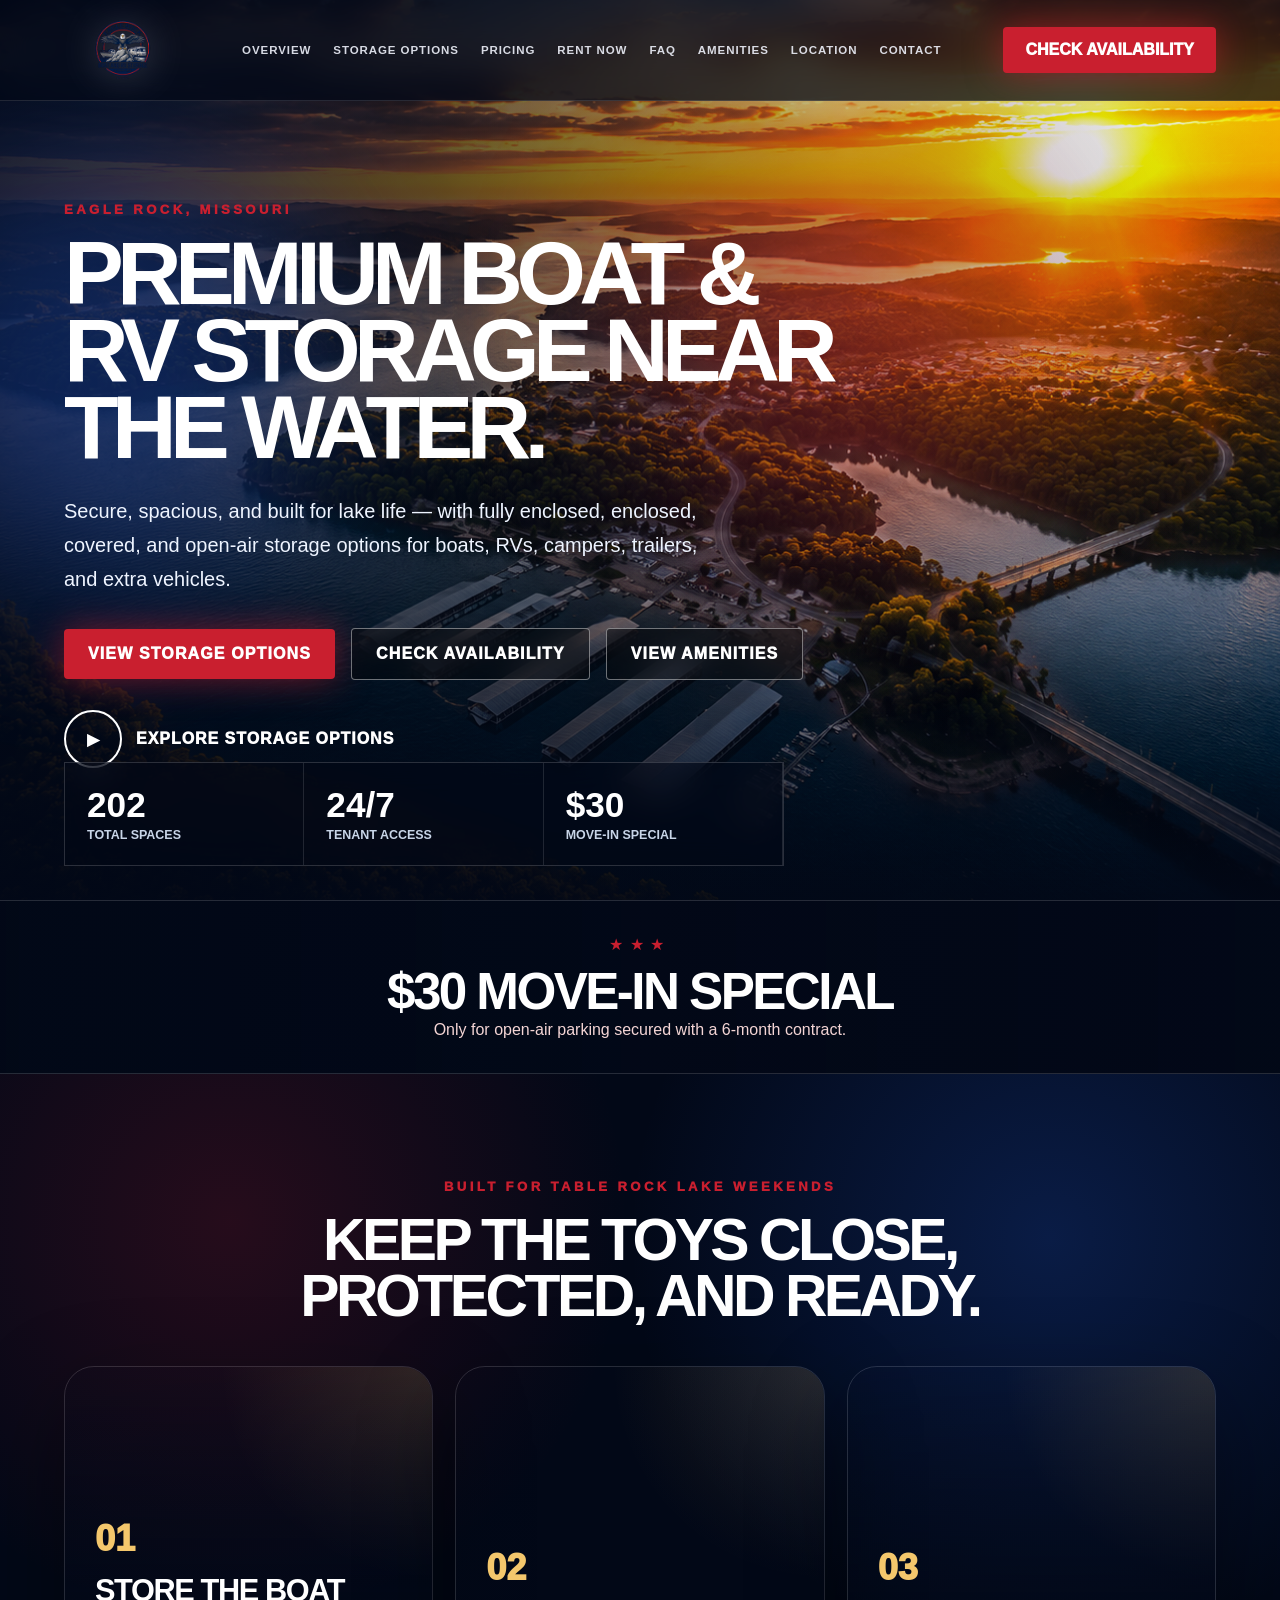
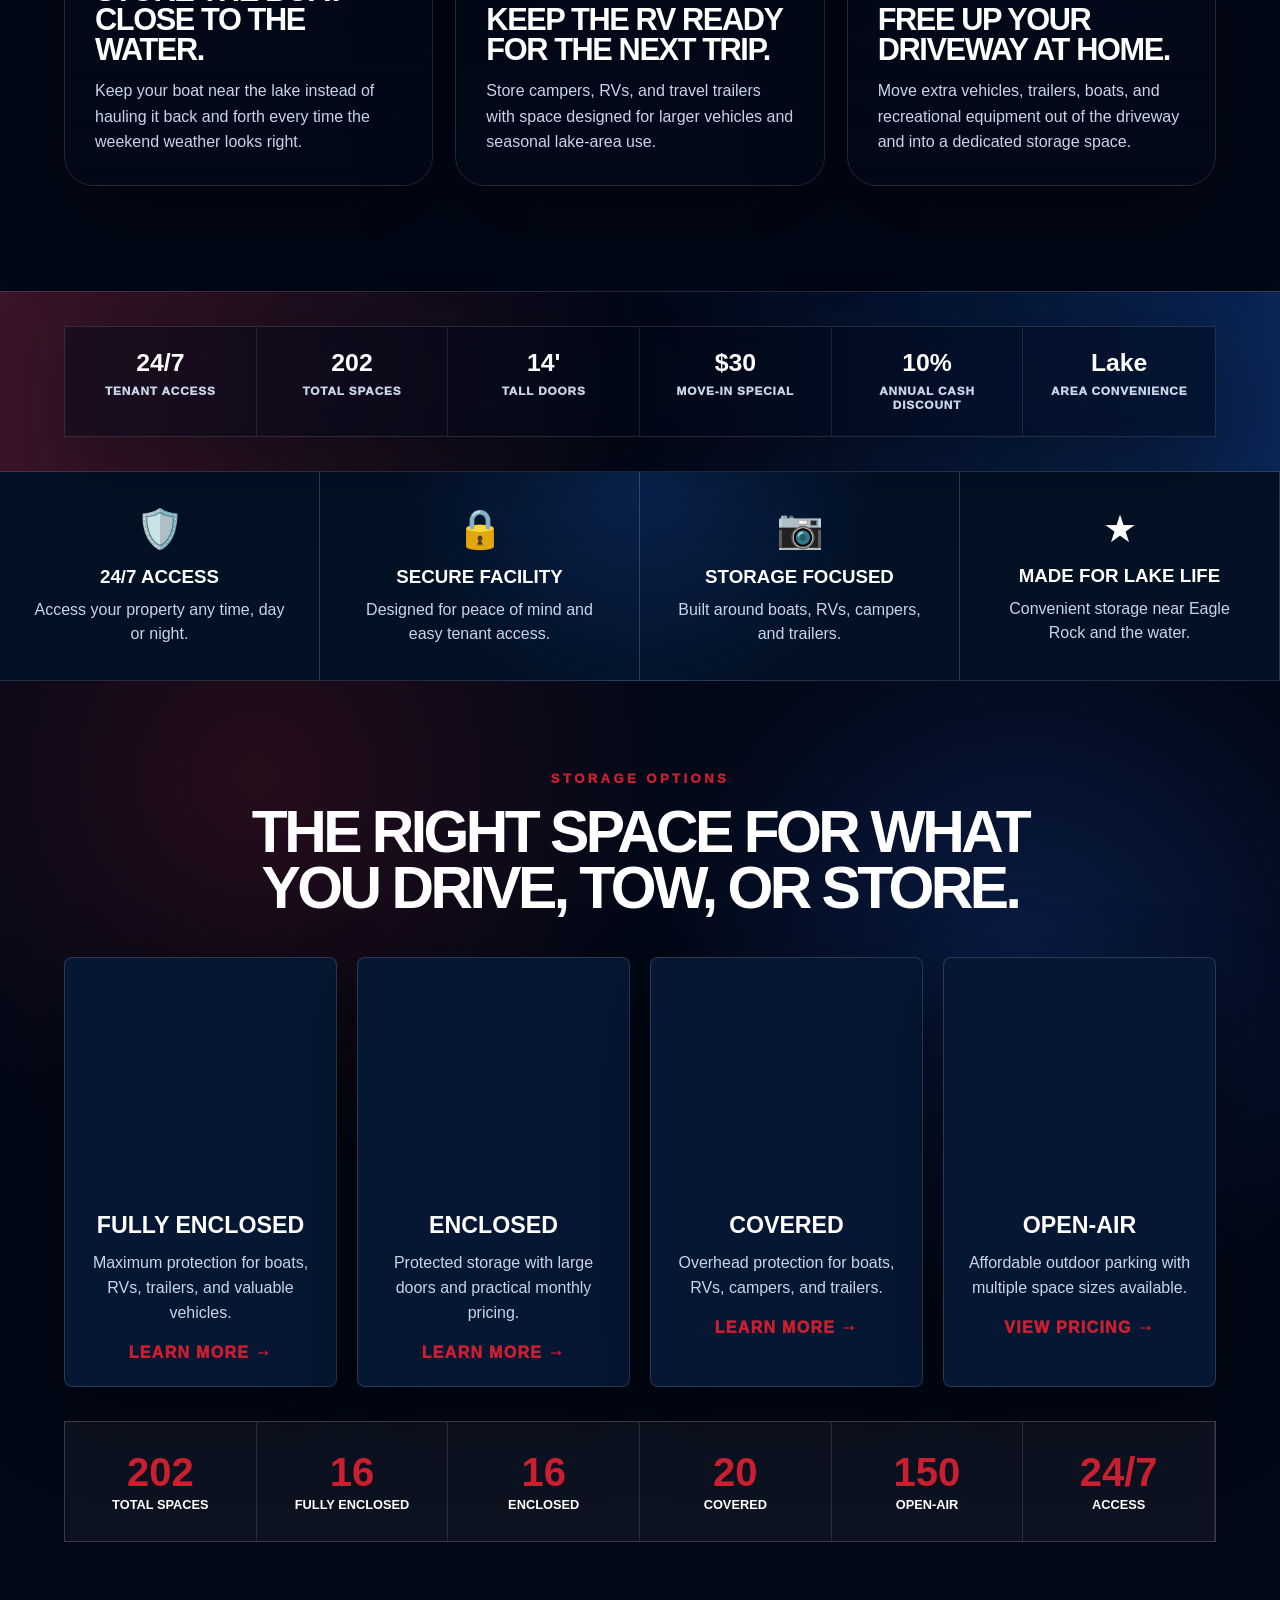
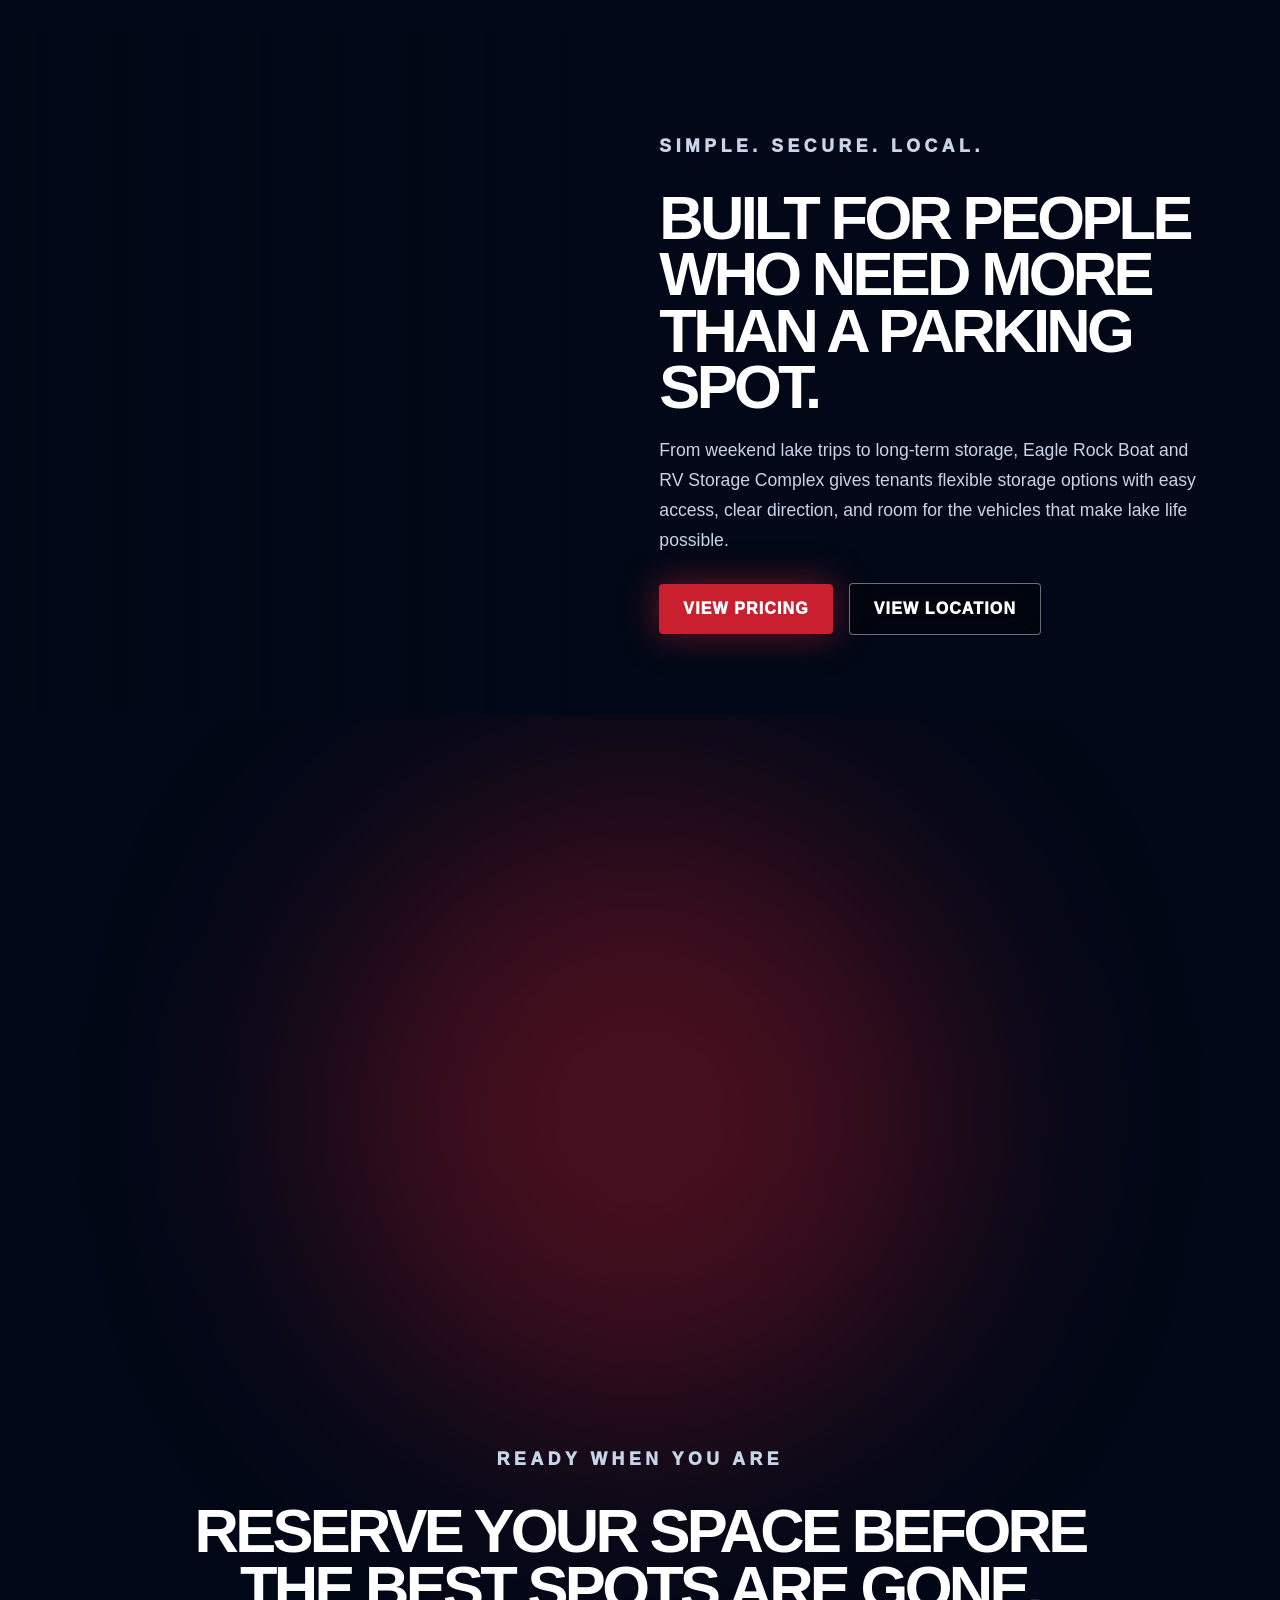
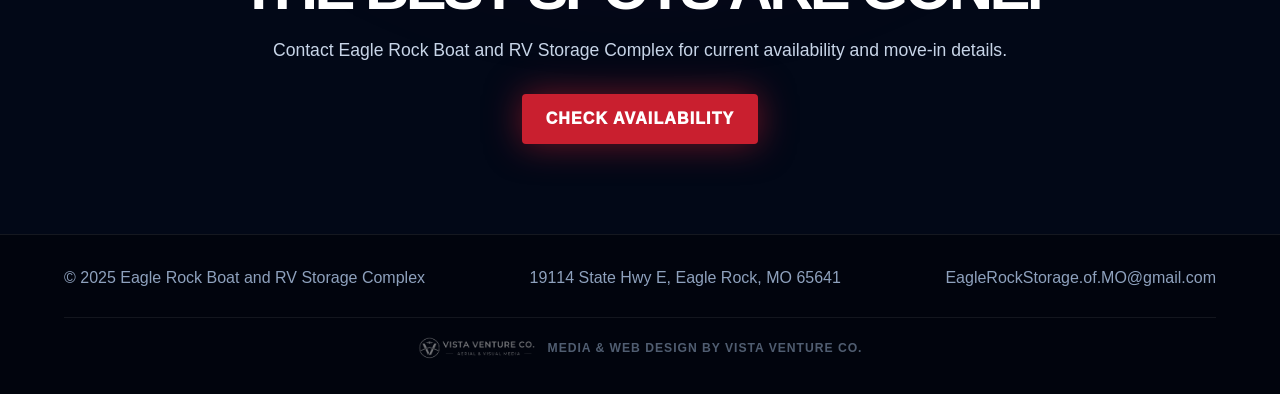
==== commit bc36ccbe: "Update index.html" ====
--- a/index.html
+++ b/index.html
@@ -97,6 +97,86 @@
       <p>Only for open-air parking secured with a 6-month contract.</p>
     </section>
 
+    <!-- ===== PART 1 START: HOMEPAGE LIFESTYLE + HIGHLIGHTS ===== -->
+
+<section class="lifestyle-section">
+  <div class="section-heading reveal">
+    <p class="eyebrow">Built For Table Rock Lake Weekends</p>
+    <h2>Keep the toys close, protected, and ready.</h2>
+  </div>
+
+  <div class="lifestyle-grid">
+    <article class="lifestyle-card lifestyle-boat reveal">
+      <div class="lifestyle-card-content">
+        <span>01</span>
+        <h3>Store the boat close to the water.</h3>
+        <p>
+          Keep your boat near the lake instead of hauling it back and forth every time
+          the weekend weather looks right.
+        </p>
+      </div>
+    </article>
+
+    <article class="lifestyle-card lifestyle-rv reveal">
+      <div class="lifestyle-card-content">
+        <span>02</span>
+        <h3>Keep the RV ready for the next trip.</h3>
+        <p>
+          Store campers, RVs, and travel trailers with space designed for larger
+          vehicles and seasonal lake-area use.
+        </p>
+      </div>
+    </article>
+
+    <article class="lifestyle-card lifestyle-driveway reveal">
+      <div class="lifestyle-card-content">
+        <span>03</span>
+        <h3>Free up your driveway at home.</h3>
+        <p>
+          Move extra vehicles, trailers, boats, and recreational equipment out of the
+          driveway and into a dedicated storage space.
+        </p>
+      </div>
+    </article>
+  </div>
+</section>
+
+<section class="facility-highlights">
+  <div class="facility-highlight-grid reveal">
+    <div class="facility-highlight">
+      <strong>24/7</strong>
+      <span>Tenant Access</span>
+    </div>
+
+    <div class="facility-highlight">
+      <strong>202</strong>
+      <span>Total Spaces</span>
+    </div>
+
+    <div class="facility-highlight">
+      <strong>14'</strong>
+      <span>Tall Doors</span>
+    </div>
+
+    <div class="facility-highlight">
+      <strong>$30</strong>
+      <span>Move-In Special</span>
+    </div>
+
+    <div class="facility-highlight">
+      <strong>10%</strong>
+      <span>Annual Cash Discount</span>
+    </div>
+
+    <div class="facility-highlight">
+      <strong>Lake</strong>
+      <span>Area Convenience</span>
+    </div>
+  </div>
+</section>
+
+<!-- ===== PART 1 END: HOMEPAGE LIFESTYLE + HIGHLIGHTS ===== -->
+
     <section class="feature-strip">
       <div class="feature reveal">
         <span>🛡️</span>
--- a/assets/css/style.css
+++ b/assets/css/style.css
@@ -1,3 +1,5 @@
+/* ===== PART 1 START: RESET + HEADER + HERO BASE ===== */
+
 * {
   margin: 0;
   padding: 0;
@@ -31,6 +33,7 @@
   text-decoration: none;
 }
 
+/* Preloader */
 .preloader {
   position: fixed;
   inset: 0;
@@ -42,11 +45,12 @@
 }
 
 .preloader img {
-width: min(650px, 80vw);
+  width: min(650px, 80vw);
   filter:
-  drop-shadow(0 0 25px rgba(255,255,255,.35))
-  drop-shadow(0 0 60px rgba(37,99,235,.45))
-  drop-shadow(0 0 100px rgba(201,31,47,.35));  animation: pulseLogo 1.6s ease-in-out infinite;
+    drop-shadow(0 0 25px rgba(255,255,255,.35))
+    drop-shadow(0 0 60px rgba(37,99,235,.45))
+    drop-shadow(0 0 100px rgba(201,31,47,.35));
+  animation: pulseLogo 1.6s ease-in-out infinite;
 }
 
 .preloader.hide {
@@ -55,10 +59,18 @@
 }
 
 @keyframes pulseLogo {
-  0%, 100% { transform: scale(1); opacity: .75; }
-  50% { transform: scale(1.06); opacity: 1; }
-}
-
+  0%, 100% {
+    transform: scale(1);
+    opacity: .75;
+  }
+
+  50% {
+    transform: scale(1.06);
+    opacity: 1;
+  }
+}
+
+/* Header */
 .site-header {
   position: fixed;
   top: 0;
@@ -69,6 +81,7 @@
   display: flex;
   align-items: center;
   justify-content: space-between;
+  gap: 22px;
   background: rgba(2, 8, 23, .72);
   border-bottom: 1px solid rgba(255,255,255,.12);
   backdrop-filter: blur(18px);
@@ -82,8 +95,8 @@
 
 .nav-links {
   display: flex;
-  gap: 32px;
-  font-size: .78rem;
+  gap: 22px;
+  font-size: .72rem;
   font-weight: 900;
   text-transform: uppercase;
   letter-spacing: .08em;
@@ -109,6 +122,7 @@
   box-shadow: 0 0 35px rgba(201,31,47,.55);
 }
 
+/* Hero */
 .hero {
   min-height: 100vh;
   position: relative;
@@ -126,7 +140,7 @@
   background-size: cover;
   background-position: center right;
   background-repeat: no-repeat;
-  filter: saturate(1.12) contrast(1.08) brightness(.86);
+  filter: saturate(1.2) contrast(1.08) brightness(1.08);
   transform: scale(1.04);
   animation: heroSlowZoom 18s ease-in-out infinite alternate;
 }
@@ -144,7 +158,6 @@
 .hero-video-layer video {
   display: none;
 }
-
 
 .hero-overlay {
   position: absolute;
@@ -153,22 +166,17 @@
   background:
     linear-gradient(
       90deg,
-      rgba(2,8,23,.98) 0%,
-      rgba(2,8,23,.86) 34%,
-      rgba(2,8,23,.48) 64%,
-      rgba(2,8,23,.12) 100%
+      rgba(2,8,23,.88) 0%,
+      rgba(2,8,23,.60) 34%,
+      rgba(2,8,23,.18) 66%,
+      rgba(2,8,23,0) 100%
     ),
     linear-gradient(
       to top,
-      rgba(2,8,23,1) 0%,
-      rgba(2,8,23,.55) 28%,
-      rgba(2,8,23,.28) 100%
+      rgba(2,8,23,.9) 0%,
+      rgba(2,8,23,.26) 30%,
+      rgba(2,8,23,0) 100%
     );
-}
-
-@keyframes slowFloat {
-  0%, 100% { transform: translateY(0) scale(1); }
-  50% { transform: translateY(-24px) scale(1.04); }
 }
 
 .light-orb {
@@ -196,8 +204,13 @@
 }
 
 @keyframes drift {
-  from { transform: translate(0,0) scale(1); }
-  to { transform: translate(35px,-30px) scale(1.15); }
+  from {
+    transform: translate(0,0) scale(1);
+  }
+
+  to {
+    transform: translate(35px,-30px) scale(1.15);
+  }
 }
 
 .hero-content {
@@ -229,6 +242,10 @@
   margin: 28px 0 32px;
   max-width: 650px;
 }
+
+/* ===== PART 1 END: RESET + HEADER + HERO BASE ===== */
+
+/* ===== PART 2 START: BUTTONS + HOMEPAGE SECTIONS ===== */
 
 .hero-actions,
 .story-actions {
@@ -436,6 +453,10 @@
   background-image: url("https://images.unsplash.com/photo-1500534314209-a25ddb2bd429?auto=format&fit=crop&w=900&q=80");
 }
 
+/* ===== PART 2 END: BUTTONS + HOMEPAGE SECTIONS ===== */
+
+/* ===== PART 3 START: CARDS + STORY + FOOTER + REVEAL ===== */
+
 .card-content {
   padding: 24px;
   text-align: center;
@@ -563,6 +584,43 @@
   border-top: 1px solid rgba(255,255,255,.08);
 }
 
+/* Vista Venture footer credit */
+.site-credit {
+  width: 100%;
+  display: flex;
+  justify-content: center;
+  margin-top: 12px;
+  padding-top: 18px;
+  border-top: 1px solid rgba(255,255,255,.07);
+}
+
+.site-credit a {
+  display: inline-flex;
+  align-items: center;
+  justify-content: center;
+  gap: 12px;
+  color: #6f8098;
+  font-size: .76rem;
+  font-weight: 850;
+  letter-spacing: .08em;
+  text-transform: uppercase;
+  opacity: .72;
+  transition: .25s ease;
+}
+
+.site-credit img {
+  width: 118px;
+  max-height: 34px;
+  object-fit: contain;
+  opacity: .78;
+  filter: grayscale(1) brightness(1.3);
+}
+
+.site-credit a:hover {
+  opacity: 1;
+  color: var(--gold);
+}
+
 .reveal {
   opacity: 0;
   transform: translateY(38px);
@@ -574,65 +632,18 @@
   transform: translateY(0);
 }
 
-@media(max-width: 1000px) {
-  .nav-links { display: none; }
-  .feature-strip,
-  .storage-grid { grid-template-columns: 1fr 1fr; }
-  .number-bar { grid-template-columns: repeat(3, 1fr); }
-  .cinematic-story { grid-template-columns: 1fr; }
-}
-
-@media(max-width: 650px) {
-  .site-header { padding: 14px 5vw; }
-  .brand img { width: 72px; }
-  .header-cta { font-size: .72rem; padding: 11px 14px; }
-
-  .hero {
-    padding: 130px 5vw 220px;
-  }
-
-  h1 {
-    font-size: 3.35rem;
-  }
-
-  .hero-copy {
-    font-size: 1.05rem;
-  }
-
-  .hero-stats,
-  .feature-strip,
-  .storage-grid,
-  .number-bar {
-    grid-template-columns: 1fr;
-  }
-
-  .hero-stats div,
-  .feature,
-  .number-bar div {
-    border-right: 0;
-    border-bottom: 1px solid rgba(255,255,255,.12);
-  }
-
-  .story-copy {
-    padding: 70px 5vw;
-  }
-
-  footer {
-    flex-direction: column;
-  }
-}
-/* Clearer cinematic hero images across the site */
-.hero-image-layer,
-.hero-video-layer {
-  filter: saturate(1.2) contrast(1.08) brightness(1.08) !important;
-}
-
+/* ===== PART 3 END: CARDS + STORY + FOOTER + REVEAL ===== */
+
+/* ===== PART 4 START: INNER HERO OVERRIDES + RESPONSIVE ===== */
+
+/* Clearer cinematic hero images across inner pages */
 .units-page-hero,
 .pricing-hero,
 .contact-hero,
 .location-hero,
 .rent-hero,
-.faq-hero {
+.faq-hero,
+.amenities-hero {
   background:
     linear-gradient(
       90deg,
@@ -655,23 +666,276 @@
 .contact-hero::after,
 .location-hero::after,
 .rent-hero::after,
-.faq-hero::after {
+.faq-hero::after,
+.amenities-hero::after {
   opacity: .25 !important;
 }
 
-.hero-overlay {
+@media(max-width: 1180px) {
+  .nav-links {
+    gap: 16px;
+    font-size: .68rem;
+  }
+
+  .header-cta {
+    padding: 12px 18px;
+    font-size: .78rem;
+  }
+}
+
+@media(max-width: 1000px) {
+  .nav-links {
+    display: none;
+  }
+
+  .feature-strip,
+  .storage-grid {
+    grid-template-columns: 1fr 1fr;
+  }
+
+  .number-bar {
+    grid-template-columns: repeat(3, 1fr);
+  }
+
+  .cinematic-story {
+    grid-template-columns: 1fr;
+  }
+}
+
+@media(max-width: 650px) {
+  .site-header {
+    padding: 14px 5vw;
+  }
+
+  .brand img {
+    width: 72px;
+  }
+
+  .header-cta {
+    font-size: .72rem;
+    padding: 11px 14px;
+  }
+
+  .hero {
+    padding: 130px 5vw 220px;
+  }
+
+  h1 {
+    font-size: 3.35rem;
+  }
+
+  .hero-copy {
+    font-size: 1.05rem;
+  }
+
+  .hero-stats,
+  .feature-strip,
+  .storage-grid,
+  .number-bar {
+    grid-template-columns: 1fr;
+  }
+
+  .hero-stats div,
+  .feature,
+  .number-bar div {
+    border-right: 0;
+    border-bottom: 1px solid rgba(255,255,255,.12);
+  }
+
+  .story-copy {
+    padding: 70px 5vw;
+  }
+
+  footer {
+    flex-direction: column;
+  }
+
+  .site-credit a {
+    flex-direction: column;
+    gap: 8px;
+    text-align: center;
+  }
+
+  .site-credit img {
+    width: 140px;
+  }
+}
+
+/* ===== PART 1 START: HOMEPAGE LIFESTYLE + HIGHLIGHTS ===== */
+
+.lifestyle-section {
+  padding: 105px 5vw;
   background:
-    linear-gradient(
-      90deg,
-      rgba(2,8,23,.88) 0%,
-      rgba(2,8,23,.60) 34%,
-      rgba(2,8,23,.18) 66%,
-      rgba(2,8,23,0) 100%
-    ),
-    linear-gradient(
-      to top,
-      rgba(2,8,23,.9) 0%,
-      rgba(2,8,23,.26) 30%,
-      rgba(2,8,23,0) 100%
-    ) !important;
-}
+    radial-gradient(circle at 18% 18%, rgba(201,31,47,.18), transparent 32%),
+    radial-gradient(circle at 82% 20%, rgba(37,99,235,.22), transparent 34%),
+    #020817;
+}
+
+.lifestyle-grid {
+  display: grid;
+  grid-template-columns: repeat(3, 1fr);
+  gap: 22px;
+  margin-top: 42px;
+}
+
+.lifestyle-card {
+  min-height: 420px;
+  position: relative;
+  overflow: hidden;
+  border-radius: 30px;
+  border: 1px solid rgba(255,255,255,.14);
+  box-shadow: 0 35px 95px rgba(0,0,0,.42);
+  display: flex;
+  align-items: flex-end;
+  transition: .35s ease;
+}
+
+.lifestyle-card:hover {
+  transform: translateY(-12px);
+  border-color: rgba(244,199,108,.55);
+}
+
+.lifestyle-card::before {
+  content: '';
+  position: absolute;
+  inset: 0;
+  background-size: cover;
+  background-position: center;
+  filter: saturate(1.08) contrast(1.08);
+  transition: .45s ease;
+}
+
+.lifestyle-card:hover::before {
+  transform: scale(1.08);
+}
+
+.lifestyle-card::after {
+  content: '';
+  position: absolute;
+  inset: 0;
+  background:
+    linear-gradient(to top, rgba(2,8,23,.98), rgba(2,8,23,.46), rgba(2,8,23,.08)),
+    radial-gradient(circle at top right, rgba(244,199,108,.16), transparent 38%);
+}
+
+.lifestyle-boat::before {
+  background-image: url("https://images.unsplash.com/photo-1500534314209-a25ddb2bd429?auto=format&fit=crop&w=1400&q=80");
+}
+
+.lifestyle-rv::before {
+  background-image: url("https://images.unsplash.com/photo-1533473359331-0135ef1b58bf?auto=format&fit=crop&w=1400&q=80");
+}
+
+.lifestyle-driveway::before {
+  background-image: url("https://images.unsplash.com/photo-1600585154340-be6161a56a0c?auto=format&fit=crop&w=1400&q=80");
+}
+
+.lifestyle-card-content {
+  position: relative;
+  z-index: 2;
+  padding: 30px;
+}
+
+.lifestyle-card-content span {
+  display: inline-block;
+  color: var(--gold);
+  font-size: 2.25rem;
+  font-weight: 950;
+  margin-bottom: 16px;
+}
+
+.lifestyle-card-content h3 {
+  color: white;
+  font-size: clamp(1.55rem, 2.4vw, 2.2rem);
+  line-height: .96;
+  text-transform: uppercase;
+  letter-spacing: -.045em;
+  margin-bottom: 14px;
+}
+
+.lifestyle-card-content p {
+  color: var(--muted);
+  line-height: 1.6;
+}
+
+.facility-highlights {
+  padding: 34px 5vw;
+  background:
+    linear-gradient(90deg, rgba(201,31,47,.28), rgba(2,8,23,.92), rgba(37,99,235,.24)),
+    #031125;
+  border-top: 1px solid rgba(255,255,255,.12);
+  border-bottom: 1px solid rgba(255,255,255,.12);
+}
+
+.facility-highlight-grid {
+  display: grid;
+  grid-template-columns: repeat(6, 1fr);
+  gap: 0;
+  border: 1px solid rgba(255,255,255,.12);
+  background: rgba(2,8,23,.45);
+  backdrop-filter: blur(16px);
+  box-shadow: 0 25px 80px rgba(0,0,0,.25);
+}
+
+.facility-highlight {
+  padding: 24px 18px;
+  text-align: center;
+  border-right: 1px solid rgba(255,255,255,.1);
+}
+
+.facility-highlight:last-child {
+  border-right: 0;
+}
+
+.facility-highlight strong {
+  display: block;
+  color: white;
+  font-size: 1.55rem;
+  line-height: 1;
+  margin-bottom: 8px;
+}
+
+.facility-highlight span {
+  display: block;
+  color: var(--muted);
+  font-size: .74rem;
+  font-weight: 950;
+  text-transform: uppercase;
+  letter-spacing: .07em;
+}
+
+@media(max-width: 1100px) {
+  .lifestyle-grid {
+    grid-template-columns: 1fr;
+  }
+
+  .facility-highlight-grid {
+    grid-template-columns: repeat(3, 1fr);
+  }
+
+  .facility-highlight {
+    border-bottom: 1px solid rgba(255,255,255,.1);
+  }
+}
+
+@media(max-width: 650px) {
+  .lifestyle-section {
+    padding: 80px 5vw;
+  }
+
+  .lifestyle-card {
+    min-height: 360px;
+  }
+
+  .facility-highlight-grid {
+    grid-template-columns: 1fr;
+  }
+
+  .facility-highlight {
+    border-right: 0;
+  }
+}
+
+/* ===== PART 1 END: HOMEPAGE LIFESTYLE + HIGHLIGHTS ===== */
+
+/* ===== PART 4 END: INNER HERO OVERRIDES + RESPONSIVE ===== */
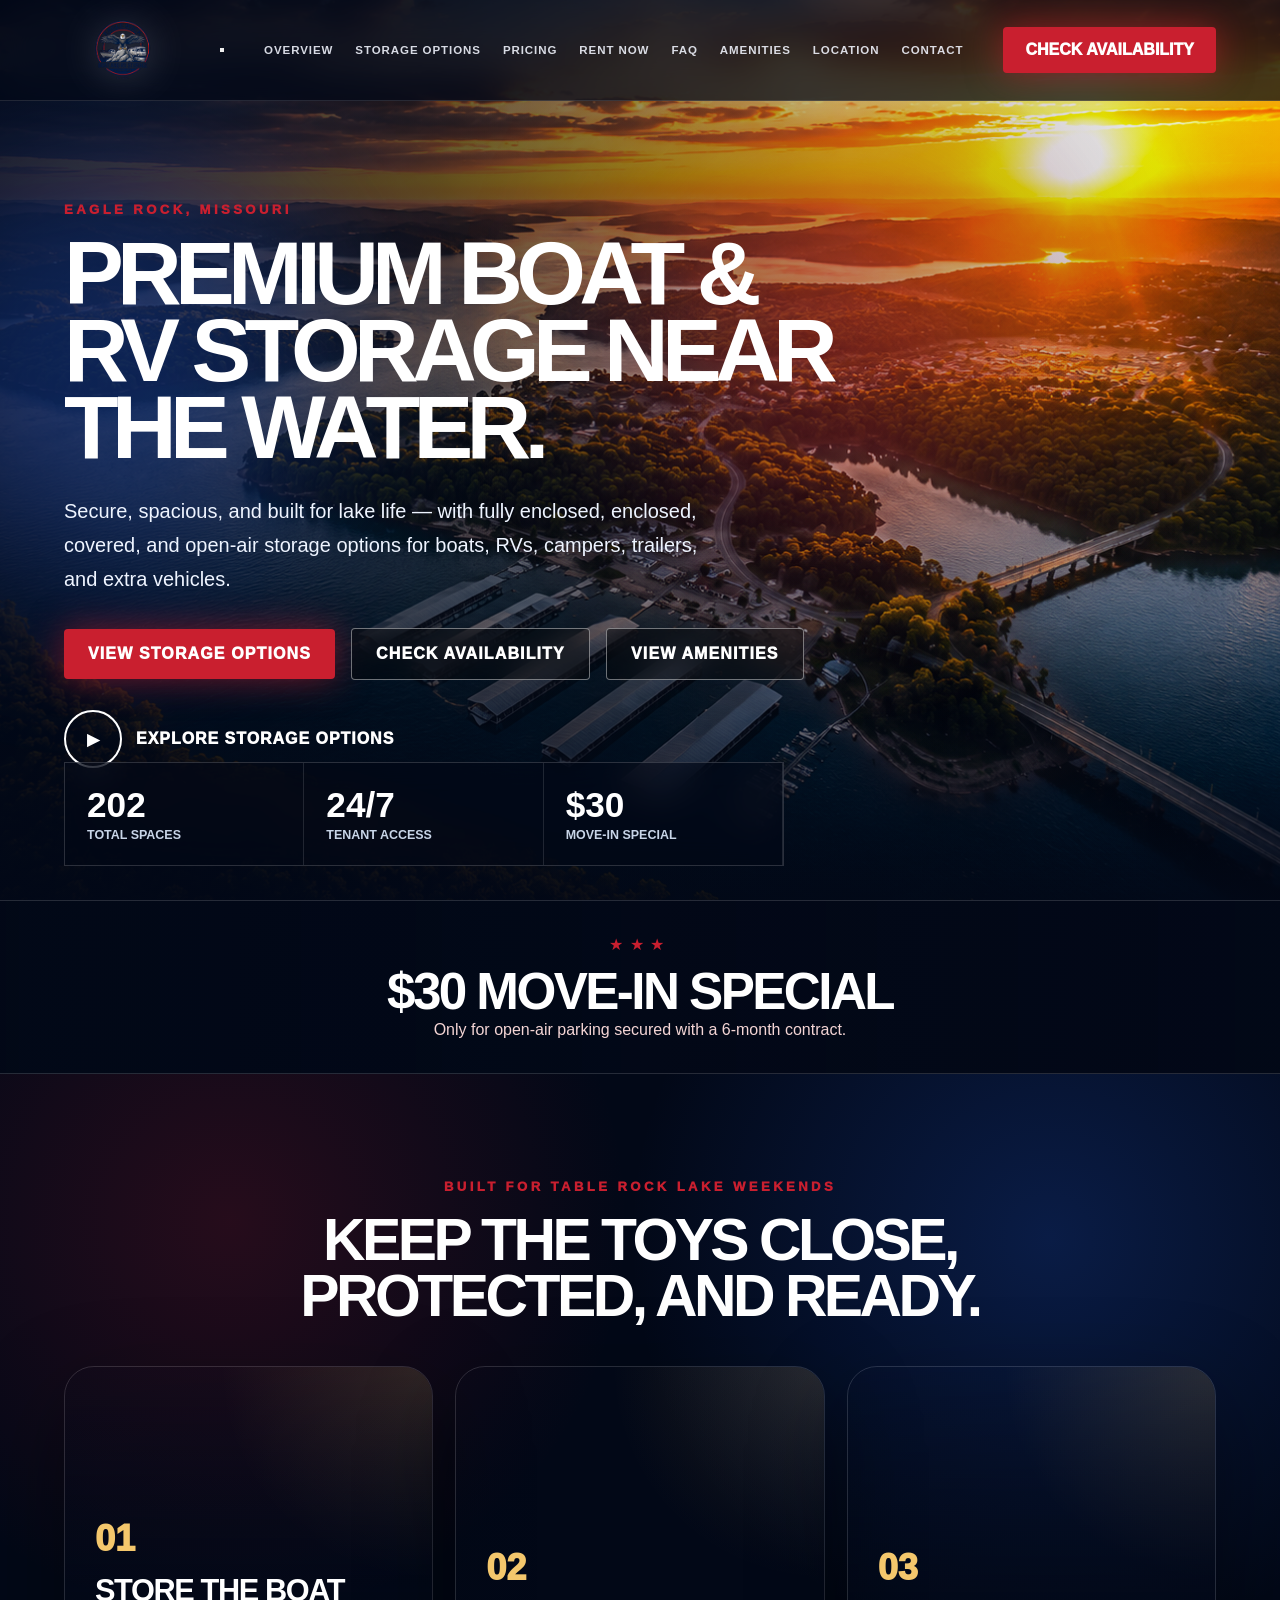
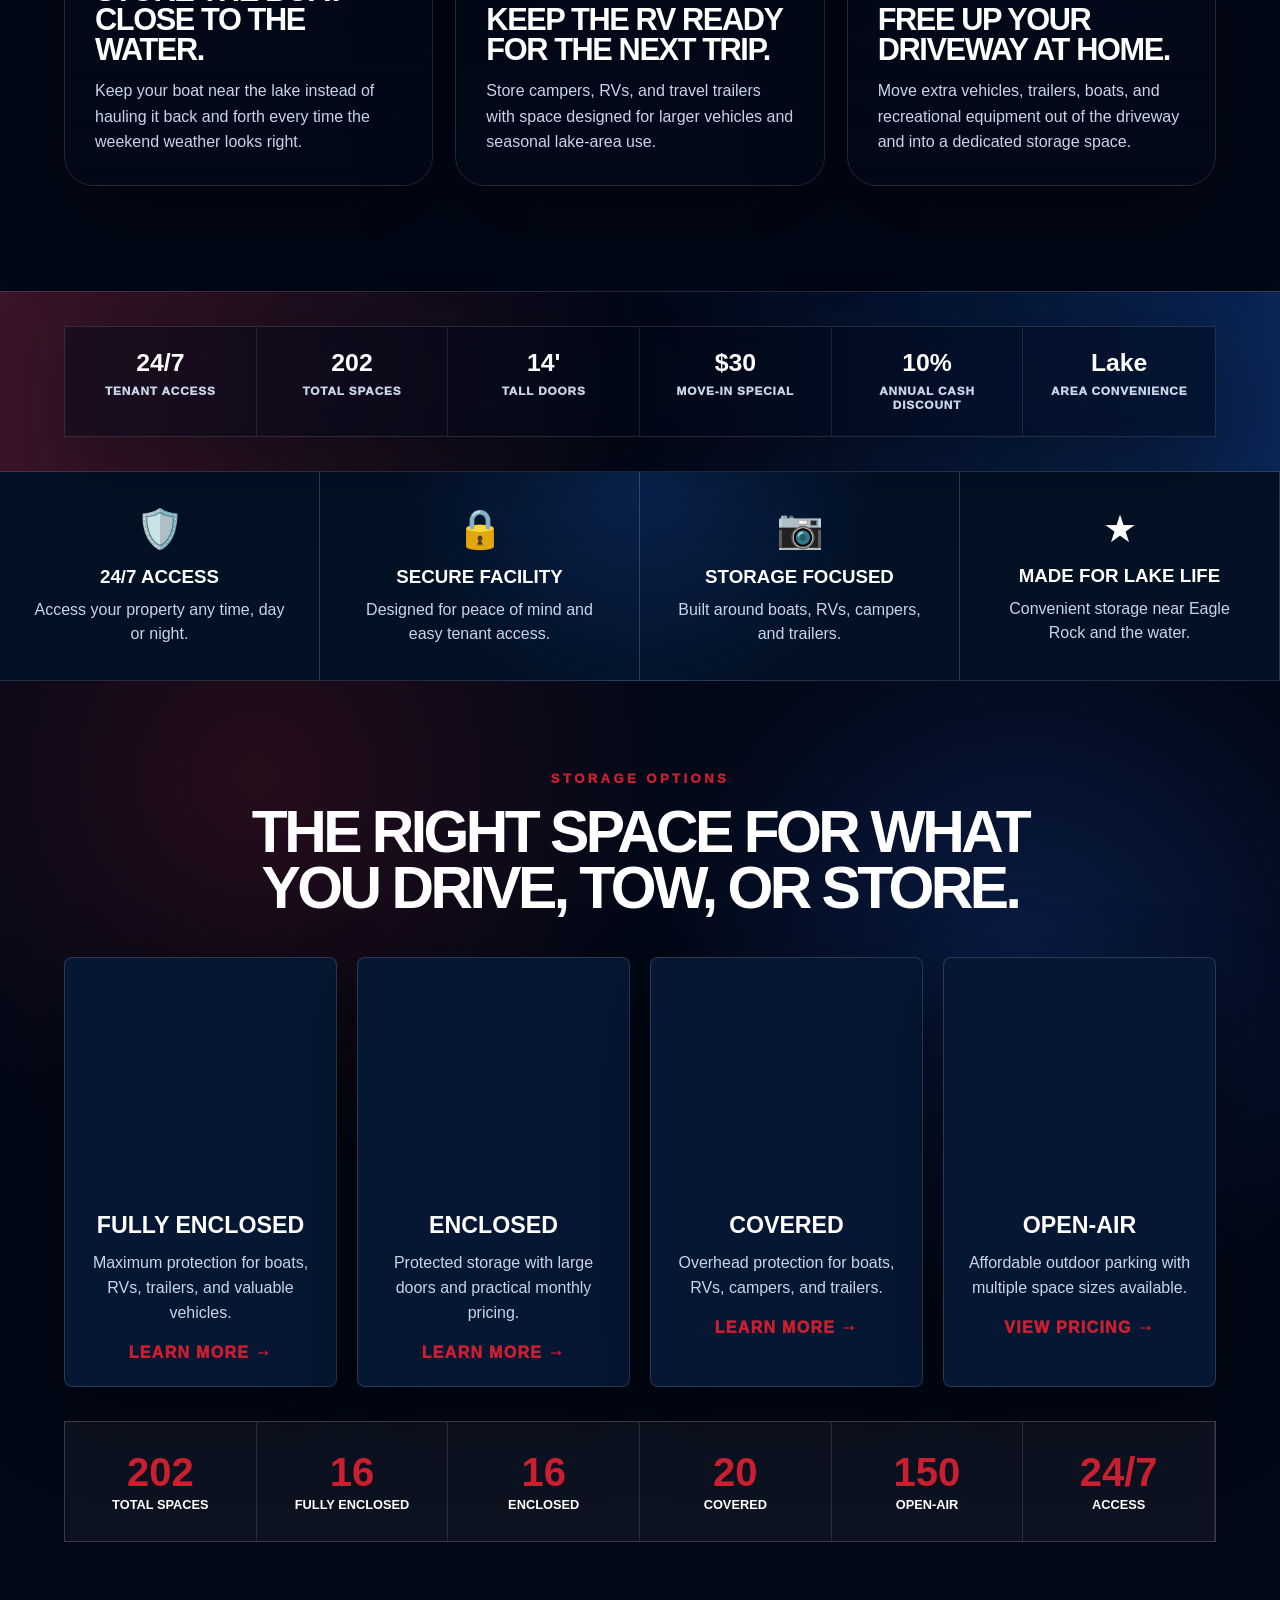
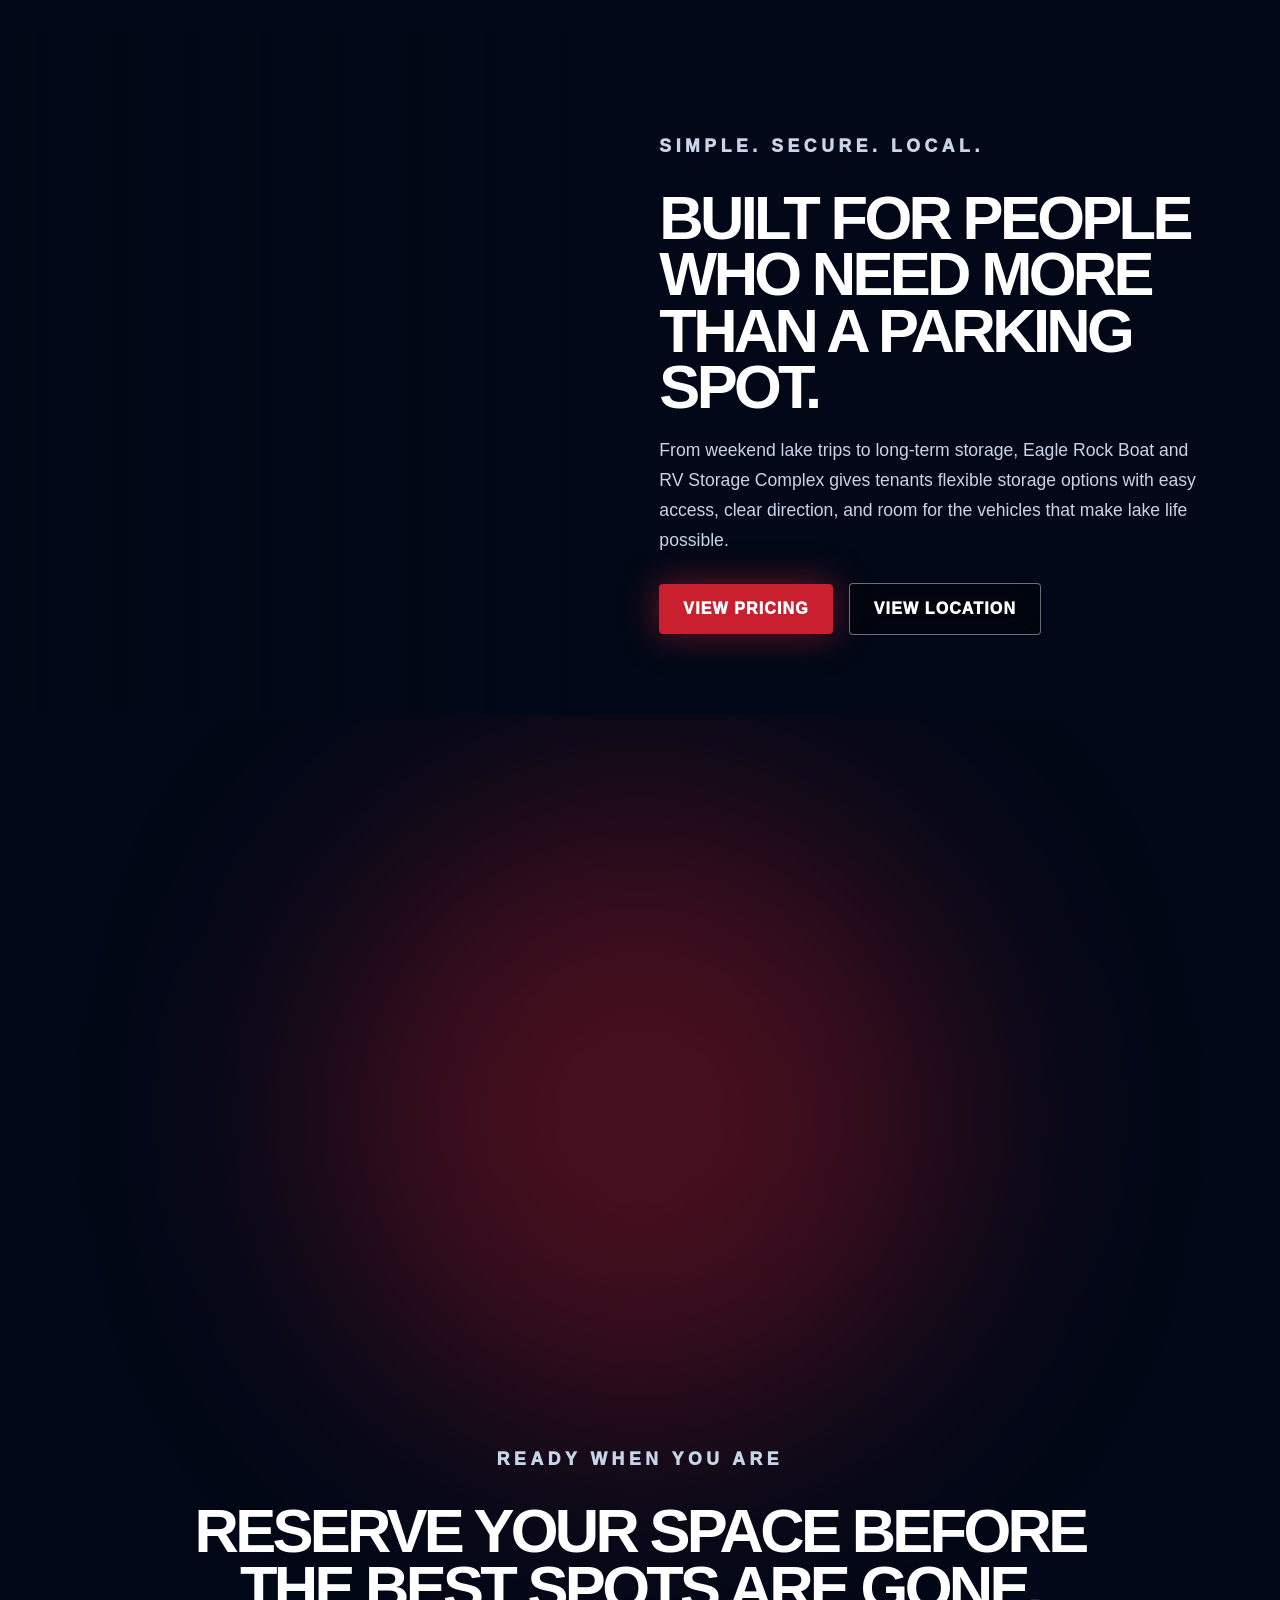
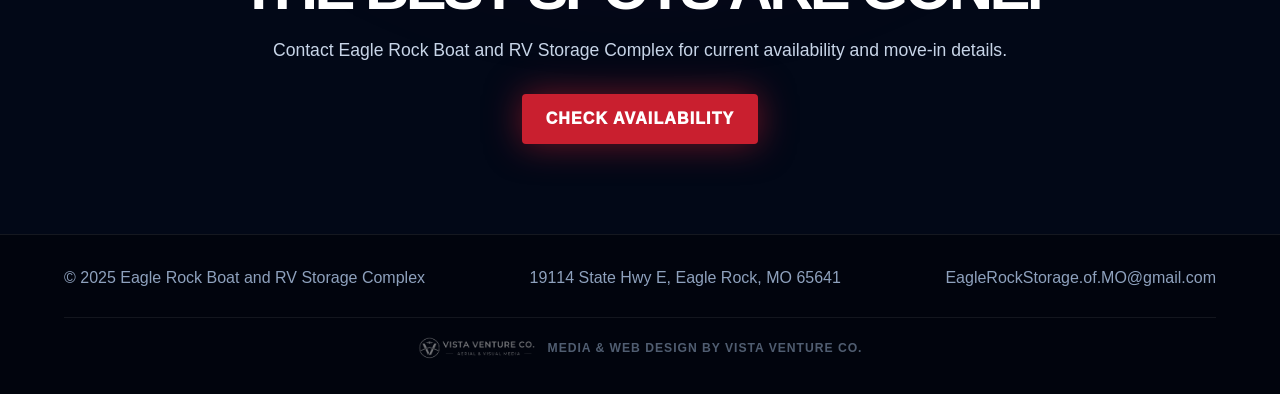
==== commit 3cae4e68: "Add mobile menu button" ====
--- a/index.html
+++ b/index.html
@@ -25,6 +25,12 @@
     <a href="#" class="brand">
       <img src="assets/images/ersofmo-logo.png" alt="Eagle Rock Boat and RV Storage Complex">
     </a>
+
+    <button class="mobile-menu-btn" type="button" aria-label="Open navigation menu" aria-expanded="false">
+      <span></span>
+      <span></span>
+      <span></span>
+    </button>
 
     <nav class="nav-links">
       <a href="#overview">Overview</a>
@@ -351,5 +357,4 @@
   <script src="assets/js/main.js"></script>
 </body>
 </html>
-<!-- ===== PART 4 END ===== -->
-
+<!-- ===== PART 4 END ===== -->
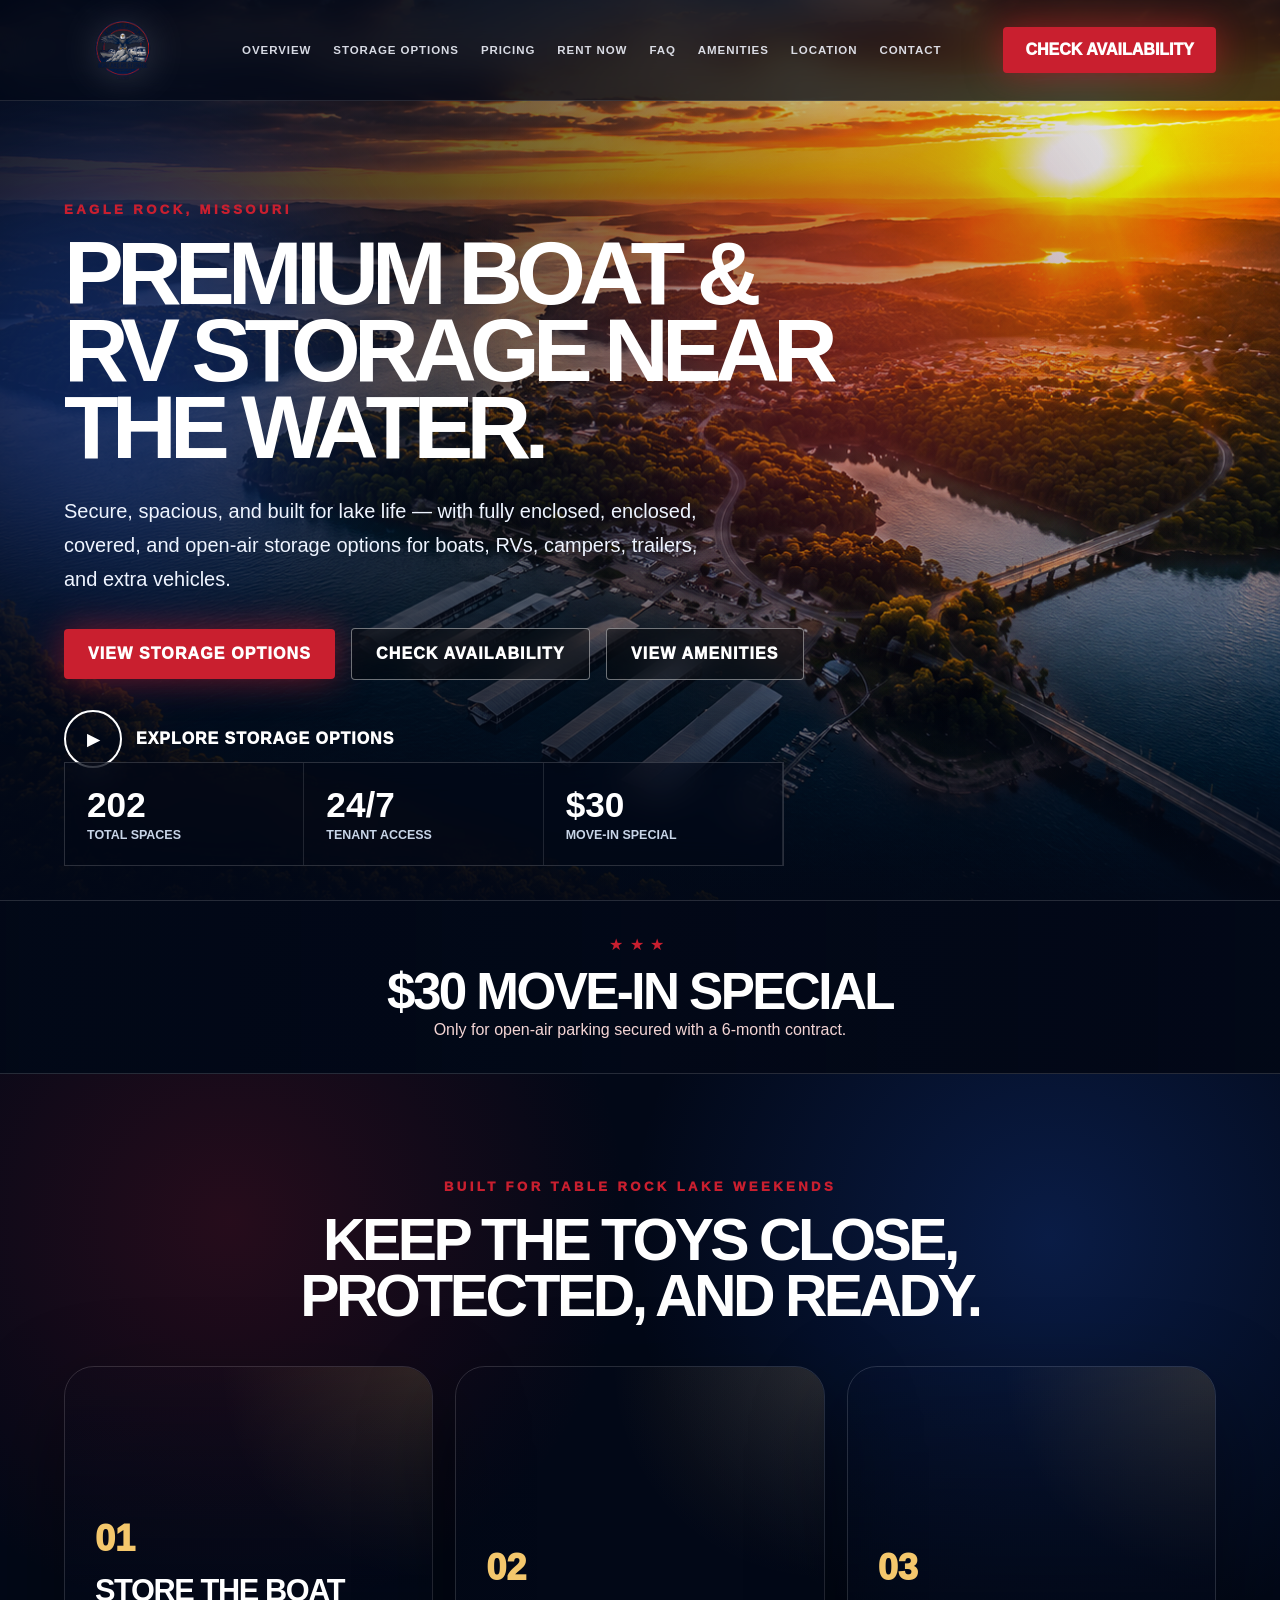
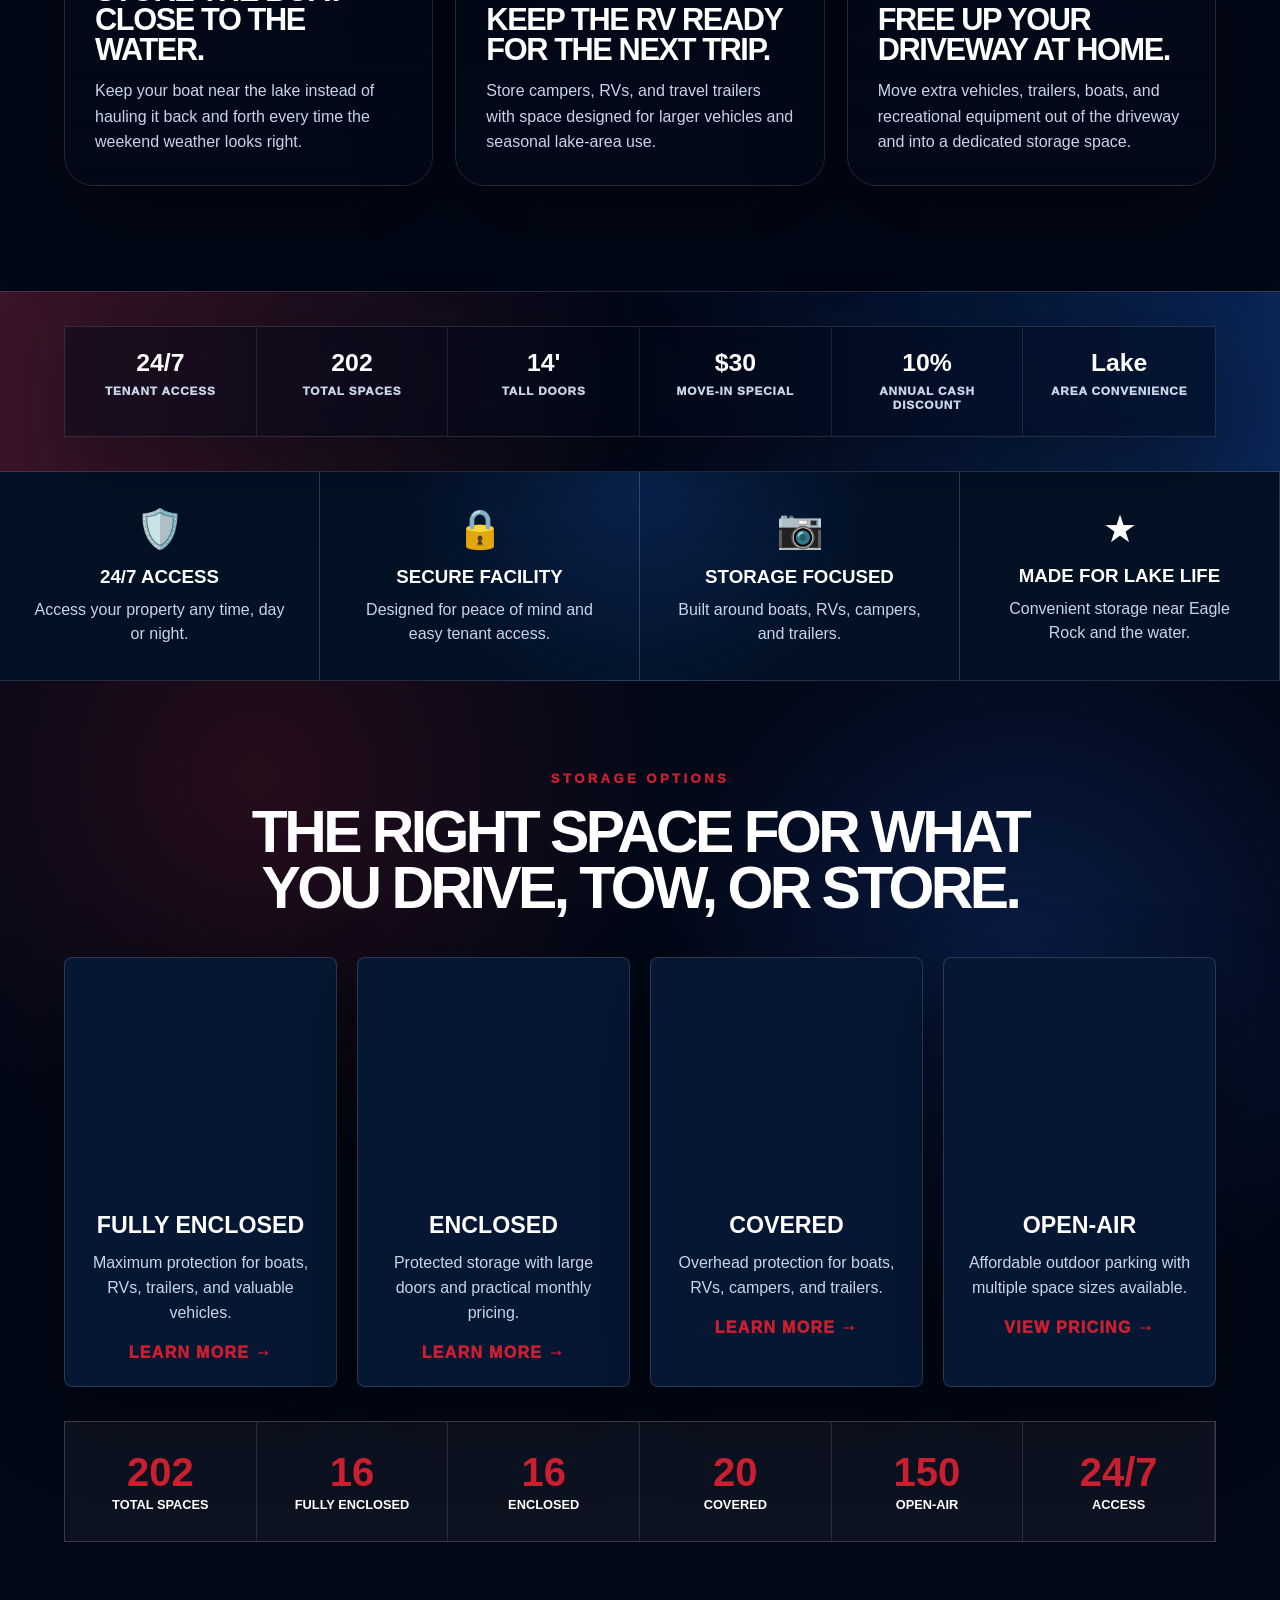
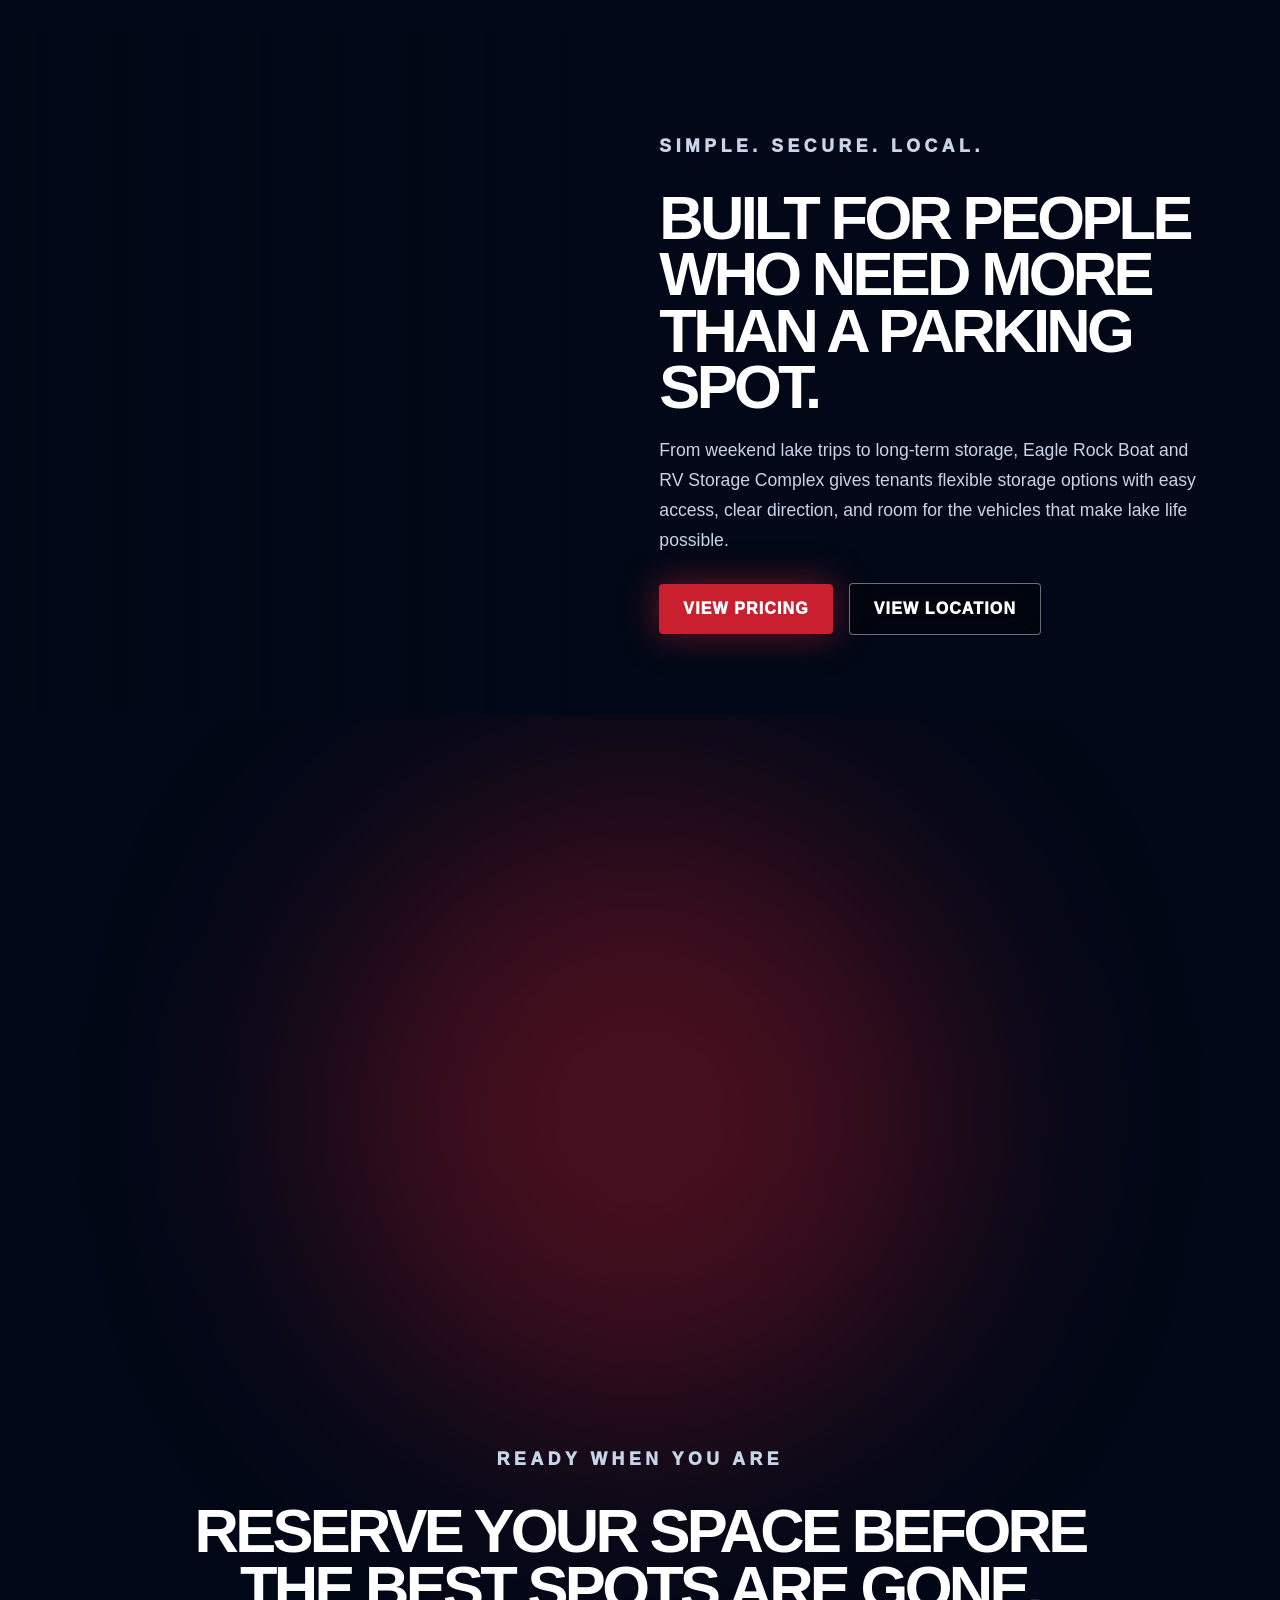
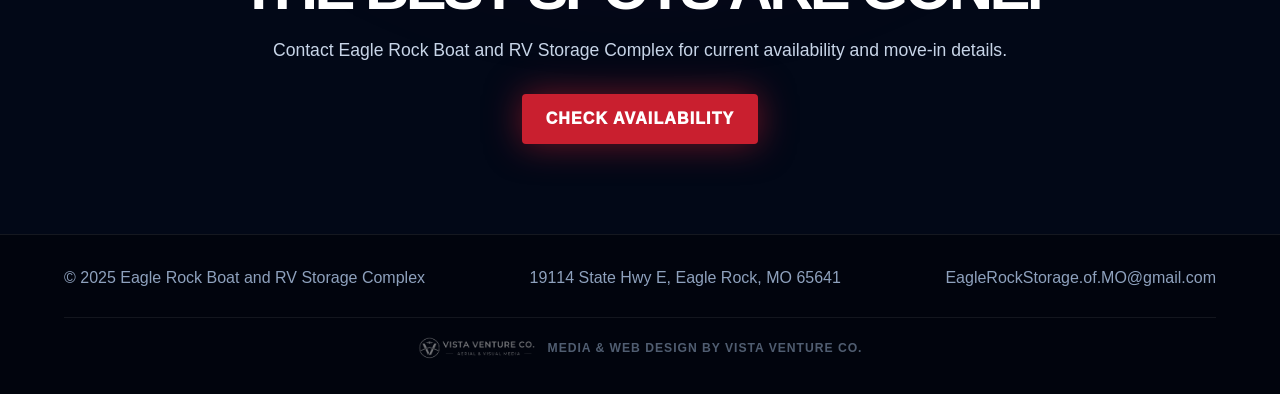
==== commit b9314d9c: "Fix mobile hamburger icon display" ====
--- a/index.html
+++ b/index.html
@@ -12,6 +12,29 @@
   />
 
   <link rel="stylesheet" href="assets/css/style.css" />
+  <style>
+    @media(max-width: 1000px) {
+      .mobile-menu-btn {
+        display: inline-flex !important;
+        align-items: center !important;
+        justify-content: center !important;
+        flex-direction: column !important;
+        gap: 6px !important;
+        line-height: 1 !important;
+      }
+
+      .mobile-menu-btn span {
+        display: block !important;
+        width: 22px !important;
+        height: 2px !important;
+        min-height: 2px !important;
+        max-height: 2px !important;
+        flex: 0 0 2px !important;
+        background: #ffffff !important;
+        border-radius: 999px !important;
+      }
+    }
+  </style>
 </head>
 <!-- ===== PART 1 END ===== -->
 
--- a/assets/css/style.css
+++ b/assets/css/style.css
@@ -111,6 +111,42 @@
 .nav-links a:hover {
   color: var(--gold);
   opacity: 1;
+}
+
+.mobile-menu-btn {
+  display: none;
+  width: 46px;
+  height: 42px;
+  border: 1px solid rgba(255,255,255,.24);
+  border-radius: 8px;
+  background: rgba(255,255,255,.06);
+  cursor: pointer;
+  align-items: center;
+  justify-content: center;
+  flex-direction: column;
+  gap: 6px;
+  z-index: 102;
+}
+
+.mobile-menu-btn span {
+  display: block;
+  width: 22px;
+  height: 2px;
+  background: white;
+  border-radius: 999px;
+  transition: .25s ease;
+}
+
+body.nav-open .mobile-menu-btn span:nth-child(1) {
+  transform: translateY(8px) rotate(45deg);
+}
+
+body.nav-open .mobile-menu-btn span:nth-child(2) {
+  opacity: 0;
+}
+
+body.nav-open .mobile-menu-btn span:nth-child(3) {
+  transform: translateY(-8px) rotate(-45deg);
 }
 
 .header-cta {
@@ -684,8 +720,48 @@
 }
 
 @media(max-width: 1000px) {
+  .mobile-menu-btn {
+    display: inline-flex;
+    order: 3;
+  }
+
   .nav-links {
-    display: none;
+    position: absolute;
+    top: calc(100% + 10px);
+    left: 5vw;
+    right: 5vw;
+    display: flex;
+    flex-direction: column;
+    gap: 0;
+    padding: 16px;
+    background: rgba(2, 8, 23, .98);
+    border: 1px solid rgba(255,255,255,.16);
+    border-radius: 16px;
+    box-shadow: 0 30px 80px rgba(0,0,0,.55);
+    backdrop-filter: blur(18px);
+    opacity: 0;
+    visibility: hidden;
+    transform: translateY(-12px);
+    pointer-events: none;
+    transition: .25s ease;
+  }
+
+  body.nav-open .nav-links {
+    opacity: 1;
+    visibility: visible;
+    transform: translateY(0);
+    pointer-events: auto;
+  }
+
+  .nav-links a {
+    display: block;
+    padding: 16px;
+    border-bottom: 1px solid rgba(255,255,255,.1);
+    font-size: .82rem;
+  }
+
+  .nav-links a:last-child {
+    border-bottom: 0;
   }
 
   .feature-strip,
@@ -705,6 +781,7 @@
 @media(max-width: 650px) {
   .site-header {
     padding: 14px 5vw;
+    gap: 10px;
   }
 
   .brand img {
@@ -712,8 +789,14 @@
   }
 
   .header-cta {
-    font-size: .72rem;
-    padding: 11px 14px;
+    font-size: .68rem;
+    padding: 11px 12px;
+    order: 2;
+  }
+
+  .mobile-menu-btn {
+    width: 42px;
+    height: 38px;
   }
 
   .hero {
@@ -938,4 +1021,4 @@
 
 /* ===== PART 1 END: HOMEPAGE LIFESTYLE + HIGHLIGHTS ===== */
 
-/* ===== PART 4 END: INNER HERO OVERRIDES + RESPONSIVE ===== */
+/* ===== PART 4 END: INNER HERO OVERRIDES + RESPONSIVE ===== */
